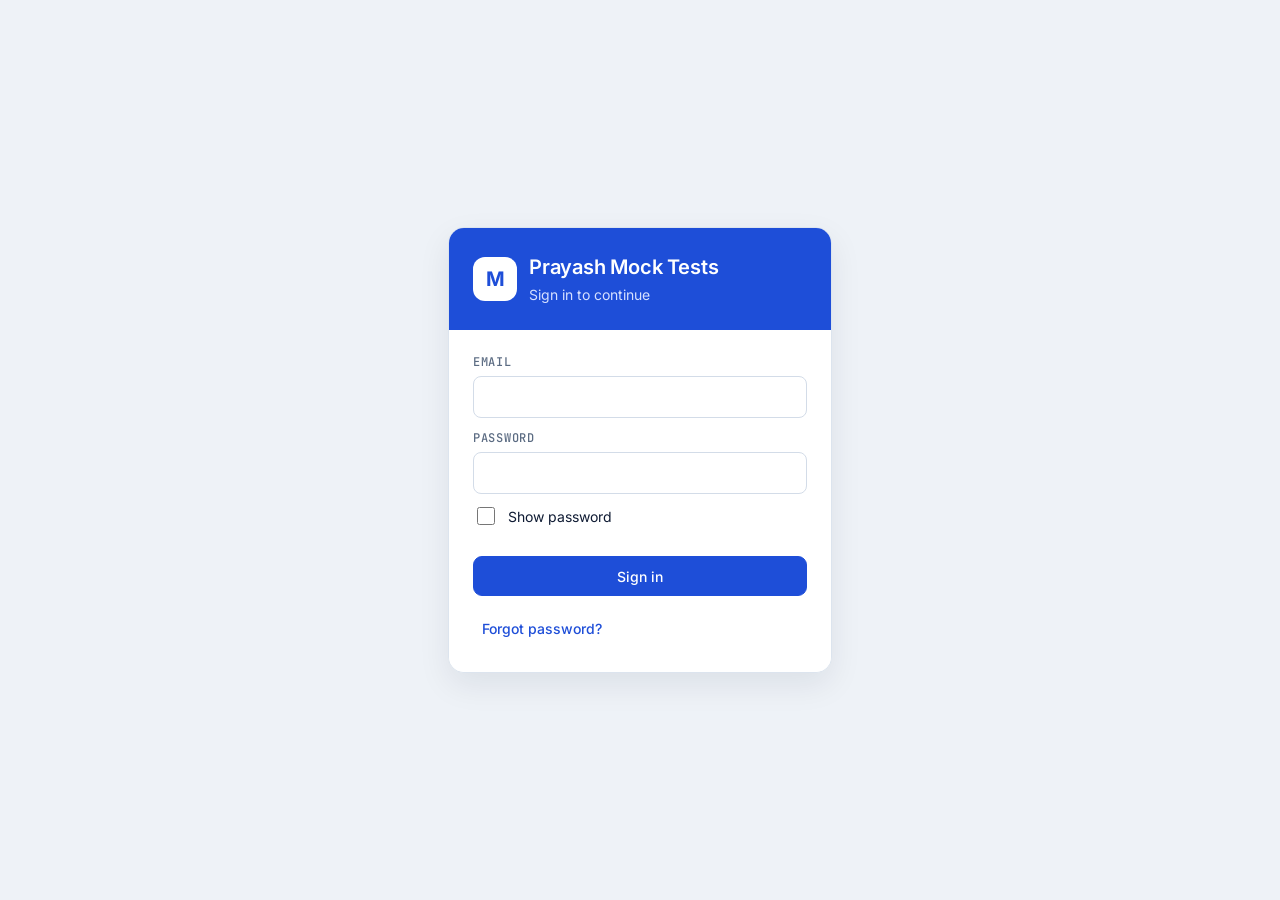
==== admin.html @ ed43df28 "Metrics UI review fixes: tap columns pick the right test, tooltip beside guide line, x-label collisi" ====
<!doctype html>
<html lang="en" class="admin">
<head>
<meta charset="utf-8">
<meta name="viewport" content="width=device-width,initial-scale=1,viewport-fit=cover">
<title>Admin · Mock Tests</title>
<link rel="preload" href="fonts/jakarta.woff2" as="font" type="font/woff2" crossorigin>
<link rel="manifest" href="admin.webmanifest">
<meta name="theme-color" content="#1E4ED8">
<meta name="mobile-web-app-capable" content="yes">
<link rel="stylesheet" href="style.css">
<style>@font-face{font-family:Inter;src:url(fonts/jakarta.woff2) format('woff2');font-weight:200 800;font-display:swap}</style>
</head>
<body>
<div id="toast" role="status" aria-live="polite"></div>
<div class="adm" id="adm">
  <aside class="side" id="side"><div class="brand"><span class="logo">M</span><span class="t">Mock Tests</span><span class="chip t">Admin</span></div>
    <nav id="nav" aria-label="Admin"></nav>
    <div class="side-foot"><button class="nav-i" id="col" type="button" aria-expanded="true" title="Collapse sidebar"><svg viewBox="0 0 16 16" aria-hidden="true"><rect x="2.5" y="3" width="11" height="10" rx="1.5"/><path d="M6 3v10"/></svg><span class="t">Collapse</span></button></div></aside>
  <div class="scrim" id="scrim"></div>
  <div class="shell-r">
    <header class="topbar">
      <button class="icon-btn menu" id="menu" type="button" aria-label="Open menu"><svg viewBox="0 0 16 16"><path d="M2.5 4h11M2.5 8h11M2.5 12h11"/></svg></button>
      <button class="btn sm back" id="goback" type="button" aria-label="Back">‹ Back</button>
      <nav class="crumb" id="crumb" aria-label="Breadcrumb"></nav><b class="ptitle" id="ptitle"></b><span class="grow"></span>
      <div class="acct"><button class="flagbtn" id="flagbtn" type="button" hidden aria-haspopup="true" aria-expanded="false" aria-label="Alerts" title="Alerts"><span class="bang" aria-hidden="true">!</span><span id="flagn"></span></button>
        <div class="alerts" id="alerts" hidden role="dialog" aria-label="Alerts"></div></div>
      <button class="icon-btn" id="refresh" type="button" aria-label="Refresh" title="Refresh"><svg viewBox="0 0 16 16"><path d="M13 8a5 5 0 1 1-1.5-3.5M13 2.5v3h-3"/></svg></button>
      <div class="acct"><button class="avatar" id="acct" type="button" aria-haspopup="true" aria-expanded="false" aria-label="Account"></button>
        <div class="pop" id="pop" hidden><span class="muted" id="who"></span><button class="btn sm" id="out" type="button">Sign out</button></div></div>
    </header>
    <main class="main"><div class="page" id="view"></div></main>
  </div>
  <nav class="bnav noprint" id="bnav" aria-label="Main"></nav>
</div>
<script type="module">
import { sb, rpc, currentUser, logout } from './shared.js';
import { SUBJECTS, CHAPTERS, bandCuts, bandOf, STRATEGIES, stratName, esc, fmt, cap, when, stat, readQuestions, CSV_HEADER, pct, verdictOf, subjectStats, periodReport, trendSvg, areaSvg, dualSvg, diffLabel, barsSvg, mmss, plural } from './util.js';

try { screen.orientation?.unlock?.(); } catch { /* not supported */ } // admin: any orientation; only her test pages lock to landscape
const $ = (s) => document.querySelector(s);
const view = $('#view');
const IMG = 'question-images';
const imgPath = (url) => url?.split(`/${IMG}/`)[1]; // storage path from its public URL
const toLocal = (iso) => { const d = new Date(iso); d.setMinutes(d.getMinutes() - d.getTimezoneOffset()); return d.toISOString().slice(0, 16); };
// Next 5-minute mark, for new tests
const soon = () => { const d = new Date(Math.ceil(Date.now() / 3e5) * 3e5); return toLocal(d.toISOString()); };
// Supabase returns at most 1000 rows a request, so page through. build() makes a fresh query each time.
async function fetchAll(build) {
  const out = [];
  for (let i = 0; ; i += 1000) {
    const { data, error } = await build().range(i, i + 999);
    if (error) return { data: null, error };
    out.push(...data);
    if (data.length < 1000) return { data: out, error: null };
  }
}
// Same question text in the same subject, ignoring case and spaces
const dupKey = (subject, body) => subject + '|' + body.toLowerCase().replace(/\s+/g, ' ').trim();
const toast = (msg) => { const t = $('#toast'); t.textContent = msg; t.classList.add('on'); clearTimeout(toast.t); toast.t = setTimeout(() => t.classList.remove('on'), 5000); };

const me = await currentUser();
if (!me) { location.href = 'index.html'; await new Promise(() => {}); }
if (me.role !== 'admin') { document.body.innerHTML = '<p class="center">Admins only.</p>'; await new Promise(() => {}); }

$('#out').onclick = logout;
$('#who').textContent = me.email ?? '';
$('#acct').textContent = (me.email ?? 'A')[0];
const adm = $('#adm'), store = (k, v) => { try { return v === undefined ? localStorage.getItem(k) : localStorage.setItem(k, v); } catch {} };
// Sidebar: collapses to icons on desktop, slides in as a drawer on small screens
const setMini = (m) => { adm.classList.toggle('mini', m); $('#col').setAttribute('aria-expanded', !m); $('#col').title = m ? 'Expand sidebar' : 'Collapse sidebar'; store('mini', m ? 1 : 0); };
setMini(store('mini') === '1');
$('#col').onclick = () => setMini(!adm.classList.contains('mini'));
const drawer = (o) => { adm.classList.toggle('open', o); };
$('#menu').onclick = () => drawer(true);
$('#scrim').onclick = () => drawer(false);
$('#refresh').onclick = () => render();
const pop = (o) => { $('#pop').hidden = !o; $('#acct').setAttribute('aria-expanded', o); };
$('#acct').onclick = (e) => { e.stopPropagation(); pop($('#pop').hidden); };
addEventListener('click', (e) => { if (!e.target.closest('.acct')) pop(false); });
addEventListener('keydown', (e) => { if (e.key === 'Escape') { pop(false); drawer(false); alertsOpen(false); } });

// Sidebar, grouped by what the admin is doing
const ICON = {
  home: '<path d="M3 8.5 8 3l5 5.5V13a1 1 0 0 1-1 1H4a1 1 0 0 1-1-1z"/>', doc: '<path d="M4 2h6l3 3v9H4z"/><path d="M6 8h5M6 11h5"/>',
  tests: '<rect x="3" y="3" width="10" height="11" rx="1.5"/><path d="M6 3V2h4v1M6 8h4M6 11h3"/>', check: '<path d="M3 8.5l3 3 7-7"/>',
  list: '<path d="M5 4h8M5 8h8M5 12h8M2.5 4h.01M2.5 8h.01M2.5 12h.01"/>', plus: '<path d="M8 3v10M3 8h10"/>', up: '<path d="M8 11V3M5 6l3-3 3 3M3 13h10"/>',
};
const NAV = [
  ['Monitor', [['dash', 'Dashboard', 'home'], ['report', 'Weekly report', 'doc']]],
  ['Tests', [['tests', 'All tests', 'tests'], ['results', 'Results', 'check']]],
  ['Content', [['questions', 'Question bank', 'list']]],
];
$('#nav').innerHTML = NAV.map(([g, items]) => `<div class="nav-g"><span class="lbl">${g}</span>${items.map(([v, n, i]) =>
  `<a class="nav-i" href="#${v}" data-v="${v}" title="${n}"><svg viewBox="0 0 16 16" aria-hidden="true">${ICON[i]}</svg><span class="t">${n}</span></a>`).join('')}</div>`).join('');

// Phone: bottom tab bar instead of the sidebar
const BNAV = [['dash', 'Home', 'home'], ['tests', 'Tests', 'tests'], ['questions', 'Questions', 'list'], ['results', 'Results', 'check'], ['report', 'Report', 'doc']];
$('#bnav').innerHTML = BNAV.map(([v, n, i]) => `<a href="#${v}" data-b="${v}"><svg viewBox="0 0 16 16" aria-hidden="true">${ICON[i]}</svg><span>${n}</span></a>`).join('');
// Phone: tables turn into two-line lists, so each cell carries its column name
new MutationObserver(() => { $('#ptitle').textContent = view.querySelector('.head h1')?.textContent || $('#crumb b')?.textContent || ''; }).observe(view, { childList: true, subtree: true });
new MutationObserver(() => view.querySelectorAll('table:not([data-l])').forEach((t) => {
  t.dataset.l = 1; const h = [...(t.rows[0]?.cells ?? [])].map((c) => (c.tagName === 'TH' ? c.textContent.trim() : ''));
  [...t.rows].forEach((r) => [...r.cells].forEach((c, i) => c.tagName === 'TD' && h[i] && (c.dataset.l = h[i])));
})).observe(view, { childList: true, subtree: true });

// Routing by URL hash, so reload and the back button stay on the same page
const views = { flags: vFlags, dash: vDash, questions: vQuestions, form: vForm, import: vImport, tests: vTests, testform: vTestForm, preview: vPreview, results: vResults, sheet: vSheet, report: vReport };
const SUB = { form: ['questions', 'Edit question'], import: ['questions', 'Add questions'], flags: ['results', 'Cheat flags'], testform: ['tests', 'Test'], preview: ['tests', 'Preview'], sheet: ['results', 'Answer sheet'] }; // pages not in the sidebar: [parent, name]
const UP = { flags: 'dash', testform: 'tests', preview: 'tests', sheet: 'results', form: 'questions', import: 'questions' }; // Back goes here; other pages go to the dashboard
let ARG;
function go(v, arg) { ARG = arg; if (location.hash.slice(1) === v) render(); else location.hash = v; }
let TICK;
function render() {
  clearInterval(TICK);
  const v = views[location.hash.slice(1)] ? location.hash.slice(1) : 'dash', arg = ARG; ARG = undefined;
  view.oninput = view.onchange = view.onclick = null;
  const nv = SUB[v]?.[0] ?? v;
  document.querySelectorAll('.nav-i').forEach((a) => { const on = a.dataset.v === nv; a.classList.toggle('on', on); on ? a.setAttribute('aria-current', 'page') : a.removeAttribute('aria-current'); });
  let [g, n] = (() => { for (const [g, items] of NAV) { const i = items.find((x) => x[0] === nv); if (i) return [g, i[1]]; } })();
  if (SUB[v]) n = `<a class="link" href="#${nv}">${n}</a><span>/</span><b>${SUB[v][1]}</b>`; else n = `<b>${n}</b>`;
  $('#crumb').innerHTML = `<span>${g}</span><span>/</span>${n}`;
  document.querySelectorAll('[data-b]').forEach((a) => { const on = a.dataset.b === (UP[v] ?? v); a.classList.toggle('on', on); on ? a.setAttribute('aria-current', 'page') : a.removeAttribute('aria-current'); });
  $('#goback').hidden = BNAV.some((b) => b[0] === v); // no back on the five main tabs
  $('#goback').onclick = () => go(UP[v] ?? 'dash'); // one level up, the same on every page
  drawer(false);
  scrollTo(0, 0);
  views[v](arg);
}
addEventListener('hashchange', render);

/* ---------- Dashboard ---------- */
const DAY = 864e5;
// Draft / Upcoming / Live (in its slot) / Open (slot over; she can still take it)
const statusOf = (t) => { const s = Date.parse(t.start_at), n = Date.now(); return !t.published ? 'Draft' : n < s ? 'Upcoming' : t.end_at && n > Date.parse(t.end_at) ? 'Closed' : n < s + t.duration_min * 60000 ? 'Live' : 'Open'; };
const statusChip = (t) => { const s = statusOf(t); return `<span class="chip ${s === 'Live' ? 'ok' : ''}">${s === 'Live' ? '● ' : ''}${s}</span>`; };

let DP = (() => { try { return localStorage.dashPeriod || '7'; } catch { return '7'; } })(); // dashboard period: 7 | 30 | all
const FLAG = { fullscreen_exit: 'Left fullscreen', tab_hidden: 'Switched away or screen off', abandoned: 'Started but never submitted' };
const flagLine = (a) => { const c = {}; (a.flags || []).forEach((f) => (c[f.type] = (c[f.type] || 0) + 1)); return Object.entries(c).map(([k, n]) => `${FLAG[k] ?? k} ×${n}`).join(' · ') || 'None'; };
const openFlags = (a) => (a.flags || []).length > 0 && !a.flags_ignored;
const day = (iso) => new Date(iso).toLocaleDateString([], { day: 'numeric', month: 'short' });

// Every submitted attempt of every student, oldest first
// attempt_metrics (difficulty, rating and the change since her previous attempt) is computed in the database; the page only shows it
const metricsOf = async (q) => new Map(((await q(sb.from('attempt_metrics').select('*'))).data ?? []).map((m) => [m.attempt_id, m]));
const r1 = (n) => +Number(n).toFixed(1);
const chg = (v, dp = 1) => { const n = v == null ? 0 : +Number(v).toFixed(dp); return n ? `<span class="dlt ${n > 0 ? 'up' : 'down'}">${n > 0 ? '▲' : '▼'} ${Math.abs(n)}</span>` : ''; }; // dp 0 for rating, so the change matches the rounded ratings shown

async function allAttempts() {
  const st = await sb.from('profiles').select('id,name').eq('role', 'student').eq('is_test', false); // test accounts stay out of every view
  if (st.error) return { error: st.error };
  const prog = await Promise.all(st.data.map((s) => sb.rpc('get_progress', { p_student: s.id }).then((r) => (r.data?.attempts ?? []).map((a) => ({ ...a, student: s.name, sid: s.id })))));
  return { students: st.data, all: prog.flat().sort((x, y) => (x.submitted_at < y.submitted_at ? -1 : 1)) };
}
// The "!" in the top bar: things to fix plus cheat flags not yet dismissed. Fix-items are dismissed on this device; flags in the database.
const DISMISSED = new Set((() => { try { return JSON.parse(localStorage.dismissed || '[]'); } catch { return []; } })());
let ALERTS = { todo: [], flags: [] };
async function loadAlerts() {
  const [qs, ts, r] = await Promise.all([
    fetchAll(() => sb.from('questions').select('id,question_keys(correct)')),
    sb.from('tests').select('id,title,published,test_questions(questions(subject))'),
    allAttempts(),
  ]);
  if (qs.error || ts.error || r.error) return;
  const counts = (t) => SUBJECTS.map((s) => t.test_questions.filter((x) => x.questions.subject === s).length);
  const todo = []; // [key, text, page]
  ts.data.filter((t) => !r.all.some((a) => a.test_id === t.id) && counts(t).some((c) => c !== 15)).forEach((t) => todo.push([`n:${t.id}:${counts(t)}`, `<b>${esc(t.title)}</b> has ${counts(t).join(' / ')} questions (P / C / M / B), not 15 each`, 'tests']));
  ts.data.filter((t) => !t.published).forEach((t) => todo.push([`d:${t.id}`, `<b>${esc(t.title)}</b> is still a draft`, 'tests']));
  const keyless = qs.data.filter((q) => !q.question_keys).length;
  if (keyless) todo.push([`k:${keyless}`, `${plural(keyless, 'question')} without an answer key`, 'questions']);
  if (!r.students.length) todo.push(['s', 'No student account yet. Ask Claude to create one.', 'dash']);
  ALERTS = { todo: todo.filter(([k]) => !DISMISSED.has(k)), flags: r.all.filter(openFlags).reverse() };
  const n = ALERTS.todo.length + ALERTS.flags.length;
  $('#flagbtn').hidden = !n; $('#flagn').textContent = n;
  if (!$('#alerts').hidden) drawAlerts();
}
function drawAlerts() {
  const { todo, flags } = ALERTS;
  $('#alerts').innerHTML = `<div class="al-h"><b>Alerts</b><span class="grow"></span>${todo.length + flags.length > 1 ? '<button class="btn sm ghost" data-al="all">Dismiss all</button>' : ''}</div>
    ${todo.length ? `<div class="al-g"><span class="lbl">To fix</span>${todo.map(([k, t, p]) => `<div class="al-i"><a href="#${p}" class="grow">${t}</a><button class="x" data-al="t" data-k="${esc(k)}" aria-label="Dismiss">×</button></div>`).join('')}</div>` : ''}
    ${flags.length ? `<div class="al-g"><span class="lbl">Cheat flags</span>${flags.map((a) => `<div class="al-i"><a href="#sheet" class="grow" data-sheet="${a.test_id}" data-sid="${a.sid}" data-att="${a.id}"><b>${esc(a.title)}${a.attempt_no ? ` · attempt ${a.attempt_no}` : ''}</b><br><span class="flagtxt">${esc(flagLine(a))}</span> <span class="muted">· ${when(a.submitted_at)}</span></a><button class="x" data-al="f" data-k="${a.id}" aria-label="Dismiss">×</button></div>`).join('')}</div>` : ''}
    ${todo.length + flags.length ? '' : '<p class="muted al-empty">All clear.</p>'}
    <a class="link al-f" href="#flags">Dismissed cheat flags</a>`;
}
const alertsOpen = (o) => { $('#alerts').hidden = !o; $('#flagbtn').setAttribute('aria-expanded', o); if (o) drawAlerts(); };
$('#flagbtn').onclick = (e) => { e.stopPropagation(); alertsOpen($('#alerts').hidden); };
$('#alerts').onclick = async (e) => {
  e.stopPropagation();
  const s = e.target.closest('[data-sheet]'); if (s) { e.preventDefault(); alertsOpen(false); return go('sheet', { test: s.dataset.sheet, sid: s.dataset.sid, attempt: s.dataset.att }); }
  if (e.target.closest('a')) return alertsOpen(false);
  const b = e.target.closest('[data-al]'); if (!b) return;
  const al = b.dataset.al, keys = al === 'all' ? ALERTS.todo.map(([k]) => k) : al === 't' ? [b.dataset.k] : [];
  const ids = al === 'all' ? ALERTS.flags.map((a) => a.id) : al === 'f' ? [b.dataset.k] : [];
  keys.forEach((k) => DISMISSED.add(k)); try { localStorage.dismissed = JSON.stringify([...DISMISSED]); } catch {}
  if (ids.length) { const { error } = await rpc('ignore_flags', { p_ids: ids, p_ignore: true }); if (error) return toast(error.message); }
  ALERTS = { todo: ALERTS.todo.filter(([k]) => !keys.includes(k)), flags: ALERTS.flags.filter((a) => !ids.includes(a.id)) };
  const n = ALERTS.todo.length + ALERTS.flags.length; $('#flagbtn').hidden = !n; $('#flagn').textContent = n;
  n ? drawAlerts() : alertsOpen(false);
};
addEventListener('click', (e) => { if (!e.target.closest('#alerts,#flagbtn')) alertsOpen(false); });
loadAlerts();

async function vFlags() {
  view.innerHTML = '<p class="muted">Loading…</p>';
  const r = await allAttempts();
  if (r.error) return (view.innerHTML = `<p class="err">${esc(r.error.message)}</p>`);
  const open = r.all.filter(openFlags).reverse(), done = r.all.filter((a) => (a.flags || []).length && a.flags_ignored).reverse();
  const row = (a, ignored) => `<div class="li frow"><div class="col grow-1"><b>${esc(a.title)}${a.attempt_no ? ` · attempt ${a.attempt_no}` : ''}</b>
      <span class="muted">${when(a.submitted_at)}${r.students.length > 1 ? ` · ${esc(a.student)}` : ''}</span><span class="flagtxt">${esc(flagLine(a))}</span></div>
      <div class="row tight acts"><button class="btn sm" data-sheet="${a.test_id}" data-sid="${a.sid}" data-att="${a.id}">Answers</button>
      <button class="btn sm ${ignored ? '' : 'dark'}" data-ig="${a.id}" data-v="${ignored ? 0 : 1}">${ignored ? 'Undo' : 'Dismiss'}</button></div></div>`;
  view.innerHTML = `<div class="head"><div class="title"><h1>Cheat flags</h1><span class="muted">Leaving fullscreen or switching apps during a test. Dismissed ones stay listed here and can be undone.</span></div><span class="grow"></span>
      ${open.length > 1 ? '<button class="btn" id="igall">Dismiss all</button>' : ''}</div>
    <section class="sec"><div class="sec-h"><h2>To review</h2><span class="count">${open.length}</span></div>
      <div class="card list">${open.map((a) => row(a, false)).join('') || '<p class="muted li">Nothing to review.</p>'}</div></section>
    ${done.length ? `<section class="sec"><div class="sec-h"><h2>Dismissed</h2><span class="count">${done.length}</span></div><div class="card list">${done.map((a) => row(a, true)).join('')}</div></section>` : ''}`;
  const ignore = async (ids, v) => { const { error } = await rpc('ignore_flags', { p_ids: ids, p_ignore: v }); if (error) return toast(error.message); vFlags(); loadAlerts(); };
  view.onclick = (e) => {
    const b = e.target.closest('button'); if (!b) return;
    if (b.id === 'igall') ignore(open.map((a) => a.id), true);
    else if (b.dataset.ig) ignore([b.dataset.ig], b.dataset.v === '1');
    else if (b.dataset.sheet) go('sheet', { test: b.dataset.sheet, sid: b.dataset.sid, attempt: b.dataset.att });
  };
}

async function vDash() {
  view.innerHTML = '<p class="muted">Loading…</p>';
  const [ts, r, run] = await Promise.all([
    sb.from('tests').select('id,title,start_at,end_at,duration_min,published').order('start_at', { ascending: false }),
    allAttempts(),
    sb.from('attempts').select('test_id,student_id,started_at,submitted_at').order('started_at', { ascending: false }),
  ]);
  const err = ts.error || r.error;
  if (err) return (view.innerHTML = `<p class="err">${esc(err.message)}</p>`);
  const { all } = r, met = await metricsOf((q) => q.in('student_id', r.students.map((s) => s.id)));
  const now = Date.now(), inP = DP === 'all' ? all : all.filter((a) => Date.parse(a.submitted_at) >= now - (DP === '30' ? 30 : 7) * DAY);
  const attemptsOf = (t) => all.filter((a) => a.test_id === t.id).length;

  // hero: latest score, change since the one before, average for the period, then the trend
  const last = inP.at(-1), prev = inP.at(-2), avg = inP.length ? Math.round(inP.reduce((n, a) => n + pct(a), 0) / inP.length) : null;
  const d = last && prev ? pct(last) - pct(prev) : null;
  const mp = inP.filter((a) => met.has(a.id)).map((a) => { const m = met.get(a.id); return { label: day(a.submitted_at), title: a.title, marks: +m.score, rating: +m.rating, diff: +m.paper_difficulty }; });
  const w = Math.max(300, Math.min(900, view.clientWidth - 40));
  const per = `<div class="pseg" id="per" role="group" aria-label="Time period">${[['7', '7 days'], ['30', '30 days'], ['all', 'All']].map(([v, l]) => `<button class="${v === DP ? 'on' : ''}" data-p="${v}" aria-pressed="${v === DP}">${l}</button>`).join('')}</div>`;
  const hero = `<section class="sec"><div class="sec-h"><h2>Score trend</h2><span class="grow"></span>${per}</div><div class="card hero2">
    ${last ? `<div class="kpis"><div class="kpi"><span class="k">Latest</span><span class="v">${pct(last)}%${d ? `<span class="dlt ${d > 0 ? 'up' : 'down'}">${d > 0 ? '▲' : '▼'} ${Math.abs(d)}</span>` : ''}</span></div>
      <div class="kpi"><span class="k">Average</span><span class="v">${avg}%</span></div><div class="kpi"><span class="k">Tests</span><span class="v">${inP.length}</span></div></div>
      <div class="lg"><span><i></i>Marks</span><span><i class="r"></i>Rating</span></div>
      <div class="trendw">${mp.length ? dualSvg(mp, w) : '<p class="muted">No rating yet.</p>'}<div class="tip" hidden></div></div>` : `<p class="muted">No tests submitted in this period.</p>`}</div></section>`;

  // live strip: a published test she can take right now, and where she is with it
  const left = (m) => (m >= 60 ? `${Math.floor(m / 60)}h ${m % 60}m left` : `${m} min left`);
  const liveHtml = ts.data.filter((t) => ['Live', 'Open'].includes(statusOf(t))).map((t) => {
    const a = (run.data ?? []).find((x) => x.test_id === t.id && r.students.some((s) => s.id === x.student_id)), end = a && Date.parse(a.started_at) + t.duration_min * 60000;
    const st = !a ? 'Not started' : !a.submitted_at && end > now ? left(Math.max(1, Math.ceil((end - now) / 60000))) : 'Finished';
    return `<div class="live"><span class="ld" aria-hidden="true"></span><span class="lt"><b>Live</b> · ${esc(t.title)}</span><span class="grow"></span><span class="ls">${st}</span></div>`;
  }).join('');

  const recent = [...all].reverse().slice(0, 5);
  const prevOf = (a) => all.find((x) => x.test_id === a.test_id && x.attempt_no === a.attempt_no - 1);
  const recentHtml = `<section class="sec"><div class="sec-h"><h2>Recent attempts</h2><span class="grow"></span><a class="link" href="#results">All results</a></div>
    <div class="card list">${recent.map((a) => { const p = prevOf(a), dd = p ? pct(a) - pct(p) : null;
      return `<a class="li rrow" href="#results" data-sheet="${a.test_id}" data-sid="${a.sid}" data-att="${a.id}"><div class="col"><span class="t1">${esc(a.title)}</span>
        <span class="muted">${day(a.submitted_at)}${a.attempt_no ? ` · attempt ${a.attempt_no}` : ''}${openFlags(a) ? ' · <span class="flagtxt">flagged</span>' : ''}</span></div>
        <div class="col r"><span class="pc">${pct(a)}%</span><span class="muted mono">${a.score}/${a.max}${dd ? ` · <span class="${dd > 0 ? 'up' : 'down'}">${dd > 0 ? '+' : '−'}${Math.abs(dd)}</span>` : ''}</span></div></a>`; }).join('') || '<p class="muted li">No attempts yet.</p>'}</div></section>`;

  const soon = ts.data.filter((t) => statusOf(t) !== 'Closed').sort((x, y) => (x.start_at < y.start_at ? -1 : 1)).slice(0, 4);
  const testsHtml = `<section class="sec"><div class="sec-h"><h2>Tests</h2><span class="grow"></span><a class="link" href="#tests">All tests</a></div>
    <div class="card list">${soon.map((t) => `<a class="li rrow" href="#tests"><div class="col"><span class="t1">${esc(t.title)}</span><span class="muted">Opens ${when(t.start_at)}${attemptsOf(t) ? ` · ${plural(attemptsOf(t), 'attempt')}` : ''}</span></div>${statusChip(t)}</a>`).join('') || '<p class="muted li">No open or upcoming tests.</p>'}
    </div></section>`;

  view.innerHTML = `<div class="head dhead"><div class="title"><h1>Dashboard</h1></div><span class="grow"></span><a class="btn dark" href="#testform">New test</a></div>
    ${liveHtml}${hero}<div class="g2d">${recentHtml}${testsHtml}</div>`;
  TICK = setInterval(() => { if (location.hash.slice(1) === 'dash' && liveHtml.includes('left')) vDash(); }, 60000);
  // tooltip: above the higher of the two dots (below if no room), with a guide line through the test
  const tip = $('.tip'), hide = () => { if (tip) { tip.hidden = true; $('.dual .guide')?.setAttribute('visibility', 'hidden'); } };
  const show = (c) => { const i = +c.dataset.i, m = mp[i], tw = $('.trendw'), box = tw.getBoundingClientRect(), dots = tw.querySelectorAll('.dot');
    const g = tw.querySelector('.guide'); g.setAttribute('x1', c.dataset.x); g.setAttribute('x2', c.dataset.x); g.setAttribute('visibility', 'visible');
    tip.innerHTML = `<b>${esc(m.title)}</b><span>Marks ${r1(m.marks)} / 240</span><span>Rating ${Math.round(m.rating)}</span><span>Difficulty ${Math.round(m.diff)}</span>`; tip.hidden = false;
    const d = [dots[2 * i], dots[2 * i + 1]].map((e) => e.getBoundingClientRect()), top = Math.min(...d.map((r) => r.top)) - box.top, bot = Math.max(...d.map((r) => r.bottom)) - box.top, cx = d[0].left + d[0].width / 2 - box.left;
    const tw2 = tip.offsetWidth, th = tip.offsetHeight, side = cx + 14 + tw2 <= box.width ? cx + 14 : cx - 14 - tw2 >= 0 ? cx - 14 - tw2 : null;
    if (side != null) { tip.style.left = side + 'px'; tip.style.top = Math.min(Math.max(top - 4, 0), box.height - th) + 'px'; return; } // beside the guide line: never covers her dots
    tip.style.left = Math.min(Math.max(cx - tw2 / 2, 0), box.width - tw2) + 'px';
    tip.style.top = (top - th - 8 >= 0 ? top - th - 8 : bot + 8) + 'px'; };
  if (tip) { const tw = $('.trendw'); tw.onpointerover = (e) => { const c = e.target.closest('.hit'); if (c && e.pointerType === 'mouse') show(c); }; tw.onpointerleave = (e) => { if (e.pointerType === 'mouse') hide(); }; }
  view.onclick = (e) => {
    const h = e.target.closest('.hit'); if (h) return show(h); hide();
    const b = e.target.closest('[data-p]'); if (b) { DP = b.dataset.p; try { localStorage.dashPeriod = DP; } catch {} return vDash(); }
    const s = e.target.closest('[data-sheet]'); if (s) { e.preventDefault(); go('sheet', { test: s.dataset.sheet, sid: s.dataset.sid, attempt: s.dataset.att }); }
  };
}

/* ---------- Question bank ---------- */
const F = { subject: '', chapter: '', text: '', use: '', band: '', flag: '', limit: 200 }; // bank filters, kept while moving between pages
async function vQuestions() {
  view.innerHTML = '<p class="muted">Loading…</p>';
  const { data, error } = await fetchAll(() => sb.from('questions').select('*, question_keys(correct, solution, concept, formula), test_questions(test_id)').order('created_at', { ascending: false }));
  if (error) return (view.innerHTML = `<p class="err">${esc(error.message)}</p>`);
  const sel = new Set(), cuts = bandCuts(data.filter((r) => r.in_syllabus && !r.hold).map((r) => r.difficulty));
  view.innerHTML = `
    <div class="tray"><div class="row tray-head"><span class="ttl" id="cnt"></span><span class="grow"></span><a class="btn dark sm" id="addq" href="#import">Add questions</a><span class="brk"></span><button class="btn sm" id="selall">Select all shown</button><button class="btn sm phone" id="ftog" aria-expanded="false">Filters</button>
      <select id="bact" class="field auto" aria-label="Actions for selected" disabled><option value="">Actions…</option><option value="bout">Out of syllabus</option><option value="bin">Back in syllabus</option><option value="bhold">Release hold</option><option value="bulk">Delete selected</option></select>
      <select id="bch" class="field auto" aria-label="Move selected to chapter" disabled><option value="">Move to…</option>${SUBJECTS.map((s) => `<optgroup label="${cap(s)}">${CHAPTERS[s].map((c) => `<option value="${s}|${esc(c)}">${esc(c)}</option>`).join('')}</optgroup>`).join('')}</select>
      <button class="btn sm" id="bout" disabled>Out of syllabus</button><button class="btn sm" id="bin" disabled>Back in syllabus</button><button class="btn sm" id="bhold" disabled>Release hold</button>
      <button class="btn sm danger" id="bulk" disabled>Delete selected</button></div>
    <div class="row filters" id="filters">
      <select id="fs" class="field auto" aria-label="Subject"><option value="">All subjects</option>${SUBJECTS.map((s) => `<option value="${s}" ${s === F.subject ? 'selected' : ''}>${cap(s)}</option>`).join('')}</select>
      <select id="fc" class="field auto" aria-label="Chapter"></select>
      <select id="fu" class="field auto" aria-label="Use"><option value="">Used or not</option><option value="unused" ${F.use === 'unused' ? 'selected' : ''}>Not in any test</option><option value="used" ${F.use === 'used' ? 'selected' : ''}>In a test</option></select>
      <select id="fb" class="field auto" aria-label="Difficulty"><option value="">Any difficulty</option>${['easy', 'medium', 'hard'].map((b) => `<option value="${b}" ${b === F.band ? 'selected' : ''}>${cap(b)}</option>`).join('')}</select>
      <select id="fg" class="field auto" aria-label="Status"><option value="">Any status</option>${[['in', 'In syllabus, usable'], ['out', 'Out of syllabus'], ['review', 'Chapter needs review'], ['hold', 'On hold']].map(([v, l]) => `<option value="${v}" ${v === F.flag ? 'selected' : ''}>${l}</option>`).join('')}</select>
    </div>
      <div class="card tbl" id="qt"></div></div>`;
  const shown = () => data.filter((r) => (!F.subject || r.subject === F.subject) && (!F.chapter || r.chapter === F.chapter)
    && (!F.use || (F.use === 'used') === r.test_questions.length > 0)
    && (!F.band || bandOf(r.difficulty, cuts) === F.band)
    && (!F.flag || (F.flag === 'in' ? r.in_syllabus && !r.hold : F.flag === 'out' ? !r.in_syllabus : F.flag === 'review' ? r.chapter_review : r.hold)));
  const chapters = () => { const l = [...new Set(data.filter((r) => !F.subject || r.subject === F.subject).map((r) => r.chapter).filter(Boolean))].sort();
    if (!l.includes(F.chapter)) F.chapter = '';
    $('#fc').innerHTML = `<option value="">All chapters</option>${l.map((c) => `<option ${c === F.chapter ? 'selected' : ''}>${esc(c)}</option>`).join('')}`; };
  const table = () => {
    const l = shown();
    $('#cnt').textContent = `${plural(l.length, 'question')} shown${sel.size ? ` · ${sel.size} selected` : ''}`;
    $('#cnt').parentNode.classList.toggle('has-sel', sel.size > 0);
    $('#selall').textContent = sel.size ? 'Clear' : 'Select all shown';
    const nf = ['subject', 'chapter', 'use', 'band', 'flag'].filter((k) => F[k]).length;
    $('#ftog').textContent = nf ? `Filters · ${nf}` : 'Filters';
    ['#bulk', '#bch', '#bout', '#bin', '#bhold', '#bact'].forEach((i) => ($(i).disabled = !sel.size));
    $('#qt').innerHTML = `<table><tr><th class="ck"></th><th>Question</th><th>Ans</th><th title="1-100, higher is harder">Diff</th><th>Tests</th><th></th></tr>
      ${l.slice(0, F.limit).map((r) => `<tr><td class="ck"><input type="checkbox" data-s="${r.id}" ${sel.has(r.id) ? 'checked' : ''} aria-label="Select"></td>
        <td class="qcell"><span class="qline">${fmt(r.body.slice(0, 160))}${r.body.length > 160 ? '…' : ''}</span><span class="qmeta">${cap(r.subject)} · ${esc(r.chapter) || 'No chapter'}${r.image_url ? ' <span class="chip">Figure</span>' : ''}${r.hold ? ' <span class="chip warn">On hold</span>' : ''}${r.in_syllabus ? '' : ' <span class="chip warn">Out of syllabus</span>'}${r.chapter_review ? ' <span class="chip">Check chapter</span>' : ''}</span></td>
        <td class="mono">${r.question_keys ? 'ABCD'[r.question_keys.correct] : '<span class="err">none</span>'}</td><td class="mono" title="${esc(bandOf(r.difficulty, cuts))}">${r.difficulty ?? '–'}</td><td class="mono">${r.test_questions.length || '–'}</td>
        <td class="actions"><button class="btn sm" data-e="${r.id}">Edit</button>${r.test_questions.length ? '' : `<button class="btn sm danger" data-d="${r.id}">Delete</button>`}</td></tr>`).join('')
        || '<tr><td colspan="6" class="muted">No questions match. Import a CSV or change the filters.</td></tr>'}</table>
      ${l.length > F.limit ? `<div class="row li"><span class="muted">Showing ${F.limit} of ${l.length}.</span><button class="btn sm" id="more">Show all</button></div>` : ''}`;
    $('#more')?.addEventListener('click', () => { F.limit = Infinity; table(); });
  };
  const del = async (ids) => {
    const used = ids.filter((id) => data.find((r) => r.id === id).test_questions.length), free = ids.filter((id) => !used.includes(id));
    if (!free.length) return toast('These questions are used in tests. Remove them from the tests first.');
    if (!confirm(`Delete ${plural(free.length, 'question')}?${used.length ? ` ${used.length} used in tests will be kept.` : ''} This cannot be undone.`)) return;
    for (let i = 0; i < free.length; i += 100) { // short URLs
      const { error } = await sb.from('questions').delete().in('id', free.slice(i, i + 100));
      if (error) return toast(error.message);
    }
    const paths = free.map((id) => imgPath(data.find((r) => r.id === id).image_url)).filter(Boolean);
    if (paths.length) await sb.storage.from(IMG).remove(paths);
    toast(`Deleted ${plural(free.length, 'question')}`);
    vQuestions();
  };
  // bulk edits: only touches the selected rows, in chunks of 100 so the URL stays short
  const bulk = async (patch, ids, msg) => {
    for (let i = 0; i < ids.length; i += 100) { const { error } = await sb.from('questions').update(patch).in('id', ids.slice(i, i + 100)); if (error) return toast(error.message); }
    toast(msg); vQuestions();
  };
  const bulkChapter = (v) => {
    const [subj, ch] = v.split('|'), ids = [...sel].filter((id) => data.find((r) => r.id === id).subject === subj), skip = sel.size - ids.length;
    if (!ids.length) { $('#bch').value = ''; return toast(`None of the selected questions are ${cap(subj)}.`); }
    if (!confirm(`Move ${plural(ids.length, 'question')} to "${ch}"?${skip ? ` ${skip} of another subject will be left as they are.` : ''}`)) { $('#bch').value = ''; return; }
    bulk({ chapter: ch, source_chapter: ch, chapter_review: false }, ids, `Moved ${plural(ids.length, 'question')}`);
  };
  view.onchange = (e) => {
    const t = e.target;
    if (t.id === 'fs') { F.subject = t.value; chapters(); }
    else if (t.id === 'fc') F.chapter = t.value;
    else if (t.id === 'fu') F.use = t.value;
    else if (t.id === 'fb') F.band = t.value;
    else if (t.id === 'fg') F.flag = t.value;
    else if (t.id === 'bch') return t.value && bulkChapter(t.value);
    else if (t.id === 'bact') { const v = t.value; t.value = ''; return v && $('#' + v).click(); }
    else if (t.dataset.s) t.checked ? sel.add(t.dataset.s) : sel.delete(t.dataset.s);
    table();
  };
  view.onclick = (e) => {
    const b = e.target.closest('button'); if (!b) return;
    if (b.dataset.e) go('form', data.find((r) => r.id === b.dataset.e));
    else if (b.dataset.d) del([b.dataset.d]);
    else if (b.id === 'bulk') del([...sel]);
    else if (b.id === 'bout') bulk({ in_syllabus: false }, [...sel], 'Marked out of syllabus');
    else if (b.id === 'bin') {
      const ok = [...sel].filter((id) => { const r = data.find((x) => x.id === id); return CHAPTERS[r.subject].includes(r.chapter); });
      if (!ok.length) return toast('Give these questions a current chapter first (Move to chapter), then bring them back.');
      bulk({ in_syllabus: true, chapter_review: false }, ok, `${plural(ok.length, 'question')} back in the syllabus${ok.length < sel.size ? ` · ${sel.size - ok.length} skipped, no current chapter` : ''}`);
    } else if (b.id === 'bhold' && confirm('Held questions have an unconfirmed key or figure. Release only after you have checked the answer. Release now?')) bulk({ hold: false }, [...sel], 'Hold released');
    else if (b.id === 'ftog') { const o = $('#filters').classList.toggle('open'); b.setAttribute('aria-expanded', o); }
    else if (b.id === 'selall') { if (sel.size) sel.clear(); else shown().slice(0, F.limit).forEach((r) => sel.add(r.id)); table(); }
  };
  chapters(); table();
}

/* ---------- Add / edit question ---------- */
function vForm(q, keep = {}) {
  if (!q) return go('questions'); // questions are added by import only // keep: subject and chapter carried over by "Save & add another"
  const k = q?.question_keys ?? {};
  const opts = q?.options ?? ['', '', '', ''];
  view.innerHTML = `
    <div class="head"><h1>${q ? 'Edit' : 'Add'} question</h1></div>
    ${q?.test_questions?.length ? `<p class="note">Used in ${plural(q.test_questions.length, 'test')}. Edits show in those tests. A changed answer or marks re-grades tests already taken.</p>` : ''}
    <div class="split"><div class="tray"><span class="lbl">Question</span><div class="card stack">
      <div class="row">
        <div class="col"><label class="lbl" for="subj">Subject</label><select id="subj" class="field">${SUBJECTS.map((s) => `<option value="${s}" ${(q?.subject ?? keep.subject) === s ? 'selected' : ''}>${cap(s)}</option>`).join('')}</select></div>
        <div class="col x2"><label class="lbl" for="chap">Chapter</label><select id="chap" class="field"></select></div>
        <div class="col s"><label class="lbl" for="marks">Marks</label><input id="marks" class="field mono" type="number" min="1" value="${q?.marks ?? 4}"></div>
        <div class="col s"><label class="lbl" for="diff" title="1 easiest, 100 hardest">Difficulty</label><input id="diff" class="field mono" type="number" min="1" max="100" placeholder="1-100" value="${q?.difficulty ?? ''}"></div>
      </div>
      <div class="col"><label class="lbl" for="body">Question text</label><textarea id="body" class="field" rows="4">${esc(q?.body ?? '')}</textarea>
        <span class="muted">x^2 power · x^{-3} · H_2O subscript · sqrt(10) root</span></div>
      <div class="col"><label class="lbl" for="img">Image (optional)</label><input id="img" type="file" accept="image/*">
        ${q?.image_url ? `<span class="row"><img class="thumb" src="${esc(q.image_url)}" alt="Current figure"><label class="opt sm-text"><input type="checkbox" id="noimg"> Remove the current image</label></span><span class="muted">Picking a new file replaces it.</span>` : ''}</div>
      <div class="stack tight"><span class="lbl">Options · mark the correct one</span>
        ${[0, 1, 2, 3].map((i) => `<div class="opt"><input type="radio" name="ans" value="${i}" aria-label="${'ABCD'[i]} is correct" ${k.correct === i ? 'checked' : ''}>
          <span class="key">${'ABCD'[i]}</span><input class="field o" aria-label="Option ${'ABCD'[i]}" value="${esc(opts[i])}"></div>`).join('')}</div>
      <div class="row"><div class="col"><label class="lbl" for="concept">Concept used</label><input id="concept" class="field" value="${esc(k.concept ?? '')}"></div>
        <div class="col"><label class="lbl" for="formula">Formula used</label><input id="formula" class="field mono" value="${esc(k.formula ?? '')}"></div></div>
      <div class="col"><label class="lbl" for="sol">Solution</label><textarea id="sol" class="field" rows="3">${esc(k.solution ?? '')}</textarea></div>
      <div class="err" id="msg" role="alert"></div>
      <div class="row"><button class="btn dark" id="save">Save question</button></div>
    </div></div>
    <div class="tray"><span class="lbl">Student preview</span><div class="card" id="pv"></div></div></div>`;

  const preview = () => {
    const o = [...view.querySelectorAll('.o')].map((x) => x.value);
    const c = Number(view.querySelector('input[name=ans]:checked')?.value ?? -1);
    $('#pv').innerHTML = `<div class="qblock"><div class="qbody">${fmt($('#body').value) || '<span class="muted">Question appears here</span>'}</div>
      ${q?.image_url && !$('#noimg')?.checked ? `<img class="qimg" src="${esc(q.image_url)}" alt="Figure for this question">` : ''}
      ${o.map((t, i) => `<div class="optline ${i === c ? 'right' : ''}"><span class="key">${'ABCD'[i]}</span><span class="grow">${fmt(t)}</span>${i === c ? '<span>✓ correct</span>' : ''}</div>`).join('')}</div>`;
  };
  // chapters come from the fixed current list; an old name outside it stays selectable until she picks a current one
  const fillChap = (want) => {
    const sub = $('#subj').value, cur = want ?? $('#chap').value, l = CHAPTERS[sub];
    $('#chap').innerHTML = `<option value="">Choose a chapter</option>${l.map((c) => `<option ${c === cur ? 'selected' : ''}>${esc(c)}</option>`).join('')}${cur && !l.includes(cur) ? `<option selected value="${esc(cur)}">${esc(cur)} (not a current chapter)</option>` : ''}`;
  };
  fillChap(q?.chapter ?? keep.chapter ?? '');
  view.oninput = view.onchange = (e) => { if (e?.target?.id === 'subj') fillChap(''); preview(); };
  preview();

  async function save(again) {
    const msg = $('#msg'); msg.textContent = '';
    const options = [...view.querySelectorAll('.o')].map((x) => x.value.trim());
    const correct = view.querySelector('input[name=ans]:checked')?.value;
    if (!$('#body').value.trim()) return (msg.textContent = 'Write the question.');
    if (options.some((x) => !x)) return (msg.textContent = 'Fill all four options.');
    if (correct === undefined) return (msg.textContent = 'Mark the correct option.');
    if (!CHAPTERS[$('#subj').value].includes($('#chap').value)) return (msg.textContent = 'Choose a current chapter.');
    const dv = $('#diff').value.trim(); if (dv && !(dv >= 1 && dv <= 100)) return (msg.textContent = 'Difficulty is 1 to 100, or leave it empty.');
    $('#save').disabled = true;
    let image_url = $('#noimg')?.checked ? null : q?.image_url ?? null;
    const file = $('#img').files[0];
    if (file) {
      const path = `${crypto.randomUUID()}.${file.name.split('.').pop().toLowerCase()}`;
      const up = await sb.storage.from(IMG).upload(path, file);
      if (up.error) { $('#save').disabled = false; return (msg.textContent = up.error.message); }
      image_url = sb.storage.from(IMG).getPublicUrl(path).data.publicUrl;
    }
    const row = { subject: $('#subj').value, chapter: $('#chap').value, source_chapter: $('#chap').value, chapter_review: false, in_syllabus: true, difficulty: dv ? Math.round(dv) : null, body: $('#body').value.trim(), options, image_url, marks: Number($('#marks').value) || 4 };
    const r = q ? await sb.from('questions').update(row).eq('id', q.id).select('id').single() : await sb.from('questions').insert(row).select('id').single();
    if (r.error) { $('#save').disabled = false; return (msg.textContent = r.error.message); }
    const key = await sb.from('question_keys').upsert({ question_id: r.data.id, correct: Number(correct), solution: $('#sol').value.trim(), concept: $('#concept').value.trim() || null, formula: $('#formula').value.trim() || null });
    if (key.error) {
      if (!q) await sb.from('questions').delete().eq('id', r.data.id); // never keep a new question without its answer key
      $('#save').disabled = false; return (msg.textContent = key.error.message);
    }
    if ((file || !image_url) && imgPath(q?.image_url)) await sb.storage.from(IMG).remove([imgPath(q.image_url)]); // replaced or removed image
    toast(q ? 'Question saved' : 'Question added');
    again ? vForm(null, { subject: row.subject, chapter: row.chapter }) : go('questions');
  }
  $('#save').onclick = () => save(false);
}

/* ---------- CSV import ---------- */
// One paper = one CSV + its pictures. Check runs on every change; nothing is saved until Import.
function vImport() {
  view.innerHTML = `
    <div class="head"><div class="title"><h1>Add questions</h1><span class="muted desc">Choose the CSV and its pictures. Nothing is saved until you press Import.</span></div><span class="grow"></span><button class="btn" id="tpl">Download template</button></div>
    <div class="tray"><span class="lbl">1 · Files</span><div class="card stack">
      <div class="row top-align">
        <div class="col"><label class="lbl" for="file">CSV file</label><input id="file" type="file" accept=".csv,text/csv"></div>
        <div class="col"><label class="lbl" for="imgs">Pictures · select all at once</label><input id="imgs" type="file" accept="image/*" multiple></div></div>
      <details><summary class="muted">Or paste CSV text</summary><textarea id="txt" class="field mono" rows="6" aria-label="CSV text"></textarea></details>
      <p class="muted">Columns: <span class="mono">${CSV_HEADER}</span>. Correct is A, B, C or D. Write x^2, 10^{-3}, H_2O, sqrt(10), A -> B. In Excel use Save As → "CSV UTF-8".</p></div></div>
    <div id="chk"></div>
    <div class="tray" id="opts" hidden><span class="lbl">3 · Save</span><div class="card stack">
      <label class="opt"><input type="radio" name="mk" value="test" checked><span>Add to the bank <b>and create a test</b> from this paper</span></label>
      <label class="opt"><input type="radio" name="mk" value="bank"> Add to the bank only</label>
      <div class="row" id="tf">
        <div class="col x2"><label class="lbl" for="title">Test title</label><input id="title" class="field"></div>
        <div class="col"><label class="lbl" for="start">Opens</label><input id="start" class="field" type="datetime-local" value="${soon()}"></div>
        <div class="col s"><label class="lbl" for="dur">Minutes</label><input id="dur" class="field mono" type="number" min="5" value="120"></div>
        <div class="col m"><label class="lbl" for="neg">Negative marks</label><input id="neg" class="field mono" type="number" min="0" step="0.25" value="1"></div>
        <label class="opt"><input type="checkbox" id="pub"> Publish now</label></div>
      <div class="err" id="msg" role="alert"></div>
      <div class="row"><button class="btn dark lg" id="go">Import</button><span class="muted" id="gonote"></span></div></div></div>`;
  let R = null, bank = null;
  $('#tpl').onclick = () => {
    const a = document.createElement('a');
    a.href = URL.createObjectURL(new Blob(['﻿' + CSV_HEADER + '\nphysics,Electricity,"Three 6 ohm resistors are joined in parallel. The total resistance is",18 ohm,2 ohm,6 ohm,3 ohm,B,"1/R = 3/6, so R = 2 ohm",4,phy_p01_q01.png\nchemistry,"Acids, Bases and Salts","The pH of a neutral solution at 25 °C is",0,7,14,1,B,Neutral water has [H^+] = 10^{-7},4,\n'], { type: 'text/csv' }));
    a.download = 'paper-template.csv'; a.click();
  };
  const check = async () => {
    const txt = $('#txt').value;
    if (!txt.trim()) { $('#chk').innerHTML = ''; $('#opts').hidden = true; return; }
    if (!bank) {
      $('#chk').innerHTML = '<p class="muted">Checking…</p>';
      const b = await fetchAll(() => sb.from('questions').select('id,subject,chapter,body,test_questions(test_id)'));
      if (b.error) return ($('#chk').innerHTML = `<p class="err">${esc(b.error.message)}</p>`);
      bank = b.data;
    }
    const r = readQuestions(txt);
    const files = new Map([...$('#imgs').files].map((f) => [f.name.toLowerCase(), f]));
    const known = new Map(bank.map((b) => [dupKey(b.subject, b.body), b]));
    const seen = new Set();
    r.ok.forEach((q) => {
      const k = dupKey(q.subject, q.body), ex = known.get(k);
      q.existing = ex?.id ?? null;
      if (seen.has(k)) r.errors.push(`Row ${q.row}: same question as an earlier row`);
      seen.add(k);
      if (ex) r.warnings.push(`Row ${q.row}: already in the bank${ex.test_questions.length ? ` and used in ${plural(ex.test_questions.length, 'test')}` : ''}. The bank copy is used; it is not added twice.`);
      if (q.image && !ex) {
        const f = files.get(q.image.toLowerCase());
        if (!f) r.errors.push(`Row ${q.row}: picture "${q.image}" not selected`);
        else if (f.size > 1.5e6) r.warnings.push(`Row ${q.row}: picture "${q.image}" is ${(f.size / 1e6).toFixed(1)} MB and will load slowly`);
      }
    });
    const used = new Set(r.ok.map((q) => q.image?.toLowerCase()).filter(Boolean)), extra = [...files.keys()].filter((n) => !used.has(n));
    if (extra.length) r.warnings.push(`Pictures not named in the CSV: ${extra.join(', ')}`);
    // every question needs a current chapter; dropped ones (Heredity) and unknown names are errors, never created on the fly
    r.warnings = r.warnings.filter((w) => !/no chapter/.test(w));
    r.ok.forEach((q) => {
      if (CHAPTERS[q.subject]?.includes(q.chapter)) return;
      r.errors.push(!q.chapter ? `Row ${q.row}: chapter is empty. Use one of the current ${cap(q.subject)} chapters.`
        : /^heredity/i.test(q.chapter) ? `Row ${q.row}: "${q.chapter}" is not in the syllabus any more.`
        : `Row ${q.row}: "${q.chapter}" is not a current ${cap(q.subject)} chapter (${CHAPTERS[q.subject]?.join(', ')}).`);
    });
    if (r.ok.length) r.warnings.push('Imported questions have no difficulty score yet. Set it in the question bank so the paper builder can use them.');
    const n = SUBJECTS.map((s) => r.ok.filter((q) => q.subject === s).length);
    if (n.some((c) => c !== 15)) r.warnings.push(`Subjects have ${n.join(' / ')} questions (P / C / M / B), not 15 each.`);
    const rowNo = (x) => +(/^Row (\d+)/.exec(x)?.[1] ?? 1e9);
    r.errors.sort((x, y) => rowNo(x) - rowNo(y)); r.warnings.sort((x, y) => rowNo(x) - rowNo(y));
    R = r;
    const fresh = r.ok.filter((q) => !q.existing).length, urls = [];
    const thumb = (q) => { const f = q.image && files.get(q.image.toLowerCase()); if (!f) return q.image ? `<span class="mono muted">${esc(q.image)}</span>` : ''; const u = URL.createObjectURL(f); urls.push(u); return `<img class="thumb" src="${u}" alt="${esc(q.image)}">`; };
    $('#chk').innerHTML = `<div class="tray"><span class="lbl">2 · Check</span><div class="card stack">
      <div class="row tight">${r.errors.length ? `<span class="chip bad">✗ ${plural(r.errors.length, 'problem')} to fix</span>` : '<span class="chip ok">✓ Ready to import</span>'}
        <span class="chip">${plural(r.ok.length, 'question')}</span>${SUBJECTS.map((s, i) => `<span class="chip ${n[i] === 15 ? '' : 'warn'}">${cap(s).slice(0, 4)} ${n[i]}</span>`).join('')}${fresh < r.ok.length ? `<span class="chip">${r.ok.length - fresh} already in bank</span>` : ''}</div>
      ${r.errors.length ? `<div class="issues bad"><b>Fix these first</b> (missing pictures: add them above; anything else: fix the CSV and choose it again)<ul>${r.errors.map((x) => `<li>${esc(x)}</li>`).join('')}</ul></div>` : ''}
      ${r.warnings.length ? `<div class="issues"><b>Check these</b> (import still works)<ul>${r.warnings.map((x) => `<li>${esc(x)}</li>`).join('')}</ul></div>` : ''}
      <div class="tbl pv"><table><tr><th>Row</th><th>Subject</th><th>Chapter</th><th>Question</th><th>Ans</th><th>Picture</th></tr>
        ${r.ok.map((q) => `<tr><td class="mono">${q.row}</td><td>${cap(q.subject)}</td><td>${esc(q.chapter)}</td><td>${fmt(q.body.slice(0, 120))}${q.body.length > 120 ? '…' : ''}${q.existing ? ' <span class="chip">In bank</span>' : ''}</td><td class="mono">${'ABCD'[q.correct]}</td><td>${thumb(q)}</td></tr>`).join('')}</table></div></div></div>`;
    $('#opts').hidden = !r.ok.length;
    $('#go').disabled = !!r.errors.length || !r.ok.length;
    $('#gonote').textContent = r.errors.length ? 'Fix the problems above first.' : '';
  };
  const mode = () => view.querySelector('input[name=mk]:checked').value;
  view.onchange = async (e) => {
    const t = e.target;
    if (t.id === 'file' && t.files[0]) {
      $('#txt').value = await t.files[0].text();
      if (!$('#title').value) $('#title').value = t.files[0].name.replace(/\.csv$/i, '').replace(/[_-]+/g, ' ');
    }
    if (t.name === 'mk') { $('#tf').hidden = mode() !== 'test'; $('#go').textContent = mode() === 'test' ? 'Import and create test' : 'Import'; return; }
    if (['file', 'imgs'].includes(t.id)) check();
  };
  let deb = 0;
  view.oninput = (e) => { if (e.target.id === 'txt') { clearTimeout(deb); deb = setTimeout(check, 400); } };
  $('#go').textContent = 'Import and create test';
  $('#go').onclick = async () => {
    const msg = $('#msg'), test = mode() === 'test';
    msg.textContent = '';
    if (!R || R.errors.length) return;
    if (test && (!$('#title').value.trim() || !$('#start').value)) return (msg.textContent = 'Give the test a title and an opening time.');
    $('#go').disabled = true; $('#go').textContent = 'Importing…';
    const fail = (m) => { msg.textContent = m; $('#go').disabled = false; $('#go').textContent = test ? 'Import and create test' : 'Import'; };
    const fresh = R.ok.filter((q) => !q.existing);
    const files = Object.fromEntries([...$('#imgs').files].map((f) => [f.name.toLowerCase(), f])), urls = {}, paths = [];
    const undo = () => paths.length && sb.storage.from(IMG).remove(paths);
    for (const name of new Set(fresh.map((q) => q.image?.toLowerCase()).filter(Boolean))) {
      const path = `${crypto.randomUUID()}.${name.split('.').pop()}`;
      const up = await sb.storage.from(IMG).upload(path, files[name]);
      if (up.error) { await undo(); return fail(`Nothing imported: ${up.error.message}`); }
      paths.push(path); urls[name] = sb.storage.from(IMG).getPublicUrl(path).data.publicUrl;
    }
    // ids made here so keys and test rows match exactly; created_at keeps the CSV order
    const base = Date.now();
    fresh.forEach((q) => (q.id = crypto.randomUUID()));
    if (fresh.length) {
      const ins = await sb.from('questions').insert(fresh.map((q, i) => ({ id: q.id, subject: q.subject, chapter: q.chapter, source_chapter: q.chapter, body: q.body, options: q.options, marks: q.marks,
        image_url: q.image ? urls[q.image.toLowerCase()] : null, created_at: new Date(base + i).toISOString() })));
      if (ins.error) { await undo(); return fail(`Nothing imported: ${ins.error.message}`); }
      const keys = await sb.from('question_keys').insert(fresh.map((q) => ({ question_id: q.id, correct: q.correct, solution: q.solution })));
      if (keys.error) {
        await sb.from('questions').delete().in('id', fresh.map((q) => q.id)); // all or nothing
        await undo(); return fail(`Nothing imported: ${keys.error.message}`);
      }
    }
    bank = null;
    if (!test) { toast(`Imported ${plural(fresh.length, 'question')}`); return go('questions'); }
    const t = await sb.from('tests').insert({ title: $('#title').value.trim(), start_at: new Date($('#start').value).toISOString(), duration_min: Number($('#dur').value) || 120,
      neg_marks: Number($('#neg').value), published: $('#pub').checked, cheat_flags: true, strategies: Object.keys(STRATEGIES) }).select('id').single();
    if (t.error) { toast(`Questions imported, but the test was not created: ${t.error.message}`); return go('questions'); }
    const order = [...R.ok].sort((a, b) => SUBJECTS.indexOf(a.subject) - SUBJECTS.indexOf(b.subject)); // stable: CSV order inside each subject
    const tq = await sb.from('test_questions').insert(order.map((q, i) => ({ test_id: t.data.id, question_id: q.existing ?? q.id, position: i + 1 })));
    if (tq.error) { await sb.from('tests').delete().eq('id', t.data.id); toast(`Questions imported, but the test was not created: ${tq.error.message}`); return go('questions'); }
    toast(`Imported ${plural(fresh.length, 'question')} and created the test`);
    go('preview', t.data.id);
  };
}

/* ---------- Tests ---------- */
async function vTests() {
  const { data, error } = await sb.from('tests').select('*, test_questions(question_id, questions(subject, marks, question_keys(correct))), attempts(id, submitted_at, student_id)').order('start_at', { ascending: false });
  const real = new Set(((await sb.from('profiles').select('id').eq('role', 'student').eq('is_test', false)).data ?? []).map((p) => p.id));
  if (error) return (view.innerHTML = `<p class="err">${esc(error.message)}</p>`);
  const counts = (t) => SUBJECTS.map((s) => t.test_questions.filter((x) => x.questions.subject === s).length);
  view.innerHTML = `
    <div class="head"><div class="title"><h1>Tests</h1><span class="muted desc">Preview a test before publishing. She sees only published tests.</span></div></div>
    <section class="sec"><div class="sec-h"><h2>${plural(data.length, 'test')}</h2><span class="grow"></span><button class="btn dark sm" id="new">New test</button></div><div class="sep">
      ${data.map((t) => { const n = counts(t), done = t.attempts.filter((a) => a.submitted_at && real.has(a.student_id)).length;
        return `<div class="trow"><div class="col"><span class="row tight"><b class="tt">${esc(t.title)}</b>${statusChip(t)}${n.every((c) => c === 15) ? '' : `<span class="chip warn">${n.join(' / ')} (P / C / M / B)</span>`}</span>
        <span class="muted">${when(t.start_at)}${t.end_at ? ` to ${when(t.end_at)}` : ''} · ${t.duration_min} min${t.omr_min ? ` incl. ${t.omr_min} OMR` : ''} · +${[...new Set(t.test_questions.map((x) => x.questions.marks))].join('/') || 4} / −${t.neg_marks}${done ? ` · ${plural(done, 'attempt')}` : ''}${t.attempts.some((a) => !a.submitted_at) ? ' · one in progress' : ''}</span></div>
        <span class="row tight"><a class="btn sm" href="#preview" data-v="${t.id}">Preview</a><button class="btn sm" data-e="${t.id}">Edit</button>
        <button class="btn sm ${t.published ? 'ghost' : 'dark'}" data-p="${t.id}">${t.published ? 'Unpublish' : 'Publish'}</button>
        ${t.attempts.length ? '' : `<button class="btn sm ghost danger" data-d="${t.id}">Delete</button>`}</span></div>`; }).join('') || '<p class="muted">No tests yet. Ask Claude to build one, or press New test.</p>'}
    </div></section>`;
  view.onclick = async (e) => {
    const b = e.target.closest('[data-v],[data-e],[data-p],[data-d],#new'); if (!b) return;
    if (b.id === 'new') return go('testform');
    if (b.dataset.v) { e.preventDefault(); return go('preview', b.dataset.v); }
    const t = data.find((x) => x.id === (b.dataset.e || b.dataset.p || b.dataset.d));
    if (b.dataset.e) go('testform', t);
    else if (b.dataset.p) {
      if (!t.published) {
        const n = counts(t), keyless = t.test_questions.filter((x) => !x.questions.question_keys).length, issues = [];
        if (!t.test_questions.length) return toast('Add questions before publishing.');
        if (n.some((c) => c !== 15)) issues.push(`subjects have ${n.join(' / ')} questions, not 15 each`);
        if (keyless) issues.push(`${plural(keyless, 'question')} without an answer key`);
        if (issues.length && !confirm(`This test has ${issues.join(' and ')}. Publish anyway?`)) return;
      }
      const { error } = await sb.from('tests').update({ published: !t.published }).eq('id', t.id);
      if (error) return toast(error.message);
      toast(t.published ? 'Unpublished' : `Published. She can open it from ${when(Date.parse(t.start_at) - 15 * 60000)}.`);
      vTests();
    } else if (b.dataset.d) {
      if (t.attempts.length) return toast('She has attempts on this test. Unpublish it instead; her results stay.');
      if (!confirm(`Delete "${t.title}"? Questions stay in the bank.`)) return;
      const { error } = await sb.from('tests').delete().eq('id', t.id);
      if (error) return toast(error.message);
      toast('Test deleted'); vTests();
    }
  };
}

// The whole paper as she will see it, with answers, plus a pre-publish checklist
async function vPreview(id) {
  if (!id) return go('tests');
  view.innerHTML = '<p class="muted">Loading…</p>';
  const { data: t, error } = await sb.from('tests').select('*, test_questions(position, questions(*, question_keys(correct, solution, concept, formula)))').eq('id', id).single();
  if (error) return (view.innerHTML = `<p class="err">${esc(error.message)}</p>`);
  const qs = t.test_questions.sort((a, b) => a.position - b.position).map((x) => x.questions);
  const n = SUBJECTS.map((s) => qs.filter((q) => q.subject === s).length), keyless = qs.filter((q) => !q.question_keys).length;
  const checks = [[qs.length === 60, `${qs.length} questions`], [n.every((c) => c === 15), `${n.join(' / ')} per subject (P / C / M / B)`],
    [!keyless, keyless ? `${plural(keyless, 'question')} without an answer key` : 'Every question has an answer key'],
    [qs.every((q) => q.chapter), 'Every question has a chapter'], [true, `+${[...new Set(qs.map((q) => q.marks))].join('/')} / −${t.neg_marks}, ${t.duration_min} min`]];
  view.innerHTML = `<div class="head"><div class="title"><h1>${esc(t.title)}</h1><span class="muted">Opens ${when(t.start_at)} · ${statusOf(t)}</span></div><span class="grow"></span>
      <button class="btn" id="edit">Edit</button><button class="btn ${t.published ? '' : 'dark'}" id="pub">${t.published ? 'Unpublish' : 'Publish'}</button></div>
    <div class="tray"><span class="lbl">Checklist</span><div class="card list">${checks.map(([ok, txt]) => `<div class="li"><span class="chip ${ok ? 'ok' : 'warn'}">${ok ? '✓' : '!'}</span><span>${txt}</span></div>`).join('')}
      <div class="li" id="imgcheck"><span class="chip">…</span><span>Checking pictures</span></div></div></div>
    ${SUBJECTS.filter((s, i) => n[i]).map((s) => `<div class="tray"><span class="lbl">${cap(s)} · ${n[SUBJECTS.indexOf(s)]}</span><div class="card list">${qs.filter((q) => q.subject === s).map((q, i) => `<div class="qblock pq">
      <div class="row tight"><span class="mono muted">Q${i + 1}</span><span class="chip">${esc(q.chapter) || 'No chapter'}</span><span class="grow"></span><button class="btn sm" data-q="${q.id}">Edit question</button></div>
      <div class="qbody">${fmt(q.body)}</div>${q.image_url ? `<img class="qimg" src="${esc(q.image_url)}" alt="Figure">` : ''}
      ${q.options.map((o, j) => `<div class="optline ${q.question_keys?.correct === j ? 'right' : ''}"><span class="key">${'ABCD'[j]}</span><span class="grow">${fmt(o)}</span>${q.question_keys?.correct === j ? '<span>✓ answer</span>' : ''}</div>`).join('')}
      ${q.question_keys?.solution ? `<p class="sol">${fmt(q.question_keys.solution)}</p>` : ''}</div>`).join('')}</div></div>`).join('') || '<p class="muted">No questions in this test yet.</p>'}`;
  const imgs = [...view.querySelectorAll('.qimg')];
  Promise.all(imgs.map((im) => (im.complete ? Promise.resolve(im.naturalWidth > 0) : new Promise((r) => { im.onload = () => r(true); im.onerror = () => r(false); })))).then((ok) => {
    const bad = ok.filter((x) => !x).length, el = $('#imgcheck'); if (!el) return;
    el.innerHTML = `<span class="chip ${bad ? 'warn' : 'ok'}">${bad ? '!' : '✓'}</span><span>${imgs.length ? (bad ? `${plural(bad, 'picture')} did not load` : `All ${plural(imgs.length, 'picture')} load`) : 'No pictures'}</span>`;
  });
  $('#edit').onclick = () => go('testform', t);
  $('#pub').onclick = async () => {
    if (!t.published && checks.some(([ok]) => !ok) && !confirm('Some checks are not met. Publish anyway?')) return;
    const { error } = await sb.from('tests').update({ published: !t.published }).eq('id', t.id);
    if (error) return toast(error.message);
    toast(t.published ? 'Unpublished' : 'Published'); vPreview(id);
  };
  view.onclick = (e) => { const b = e.target.closest('[data-q]'); if (b) go('form', { ...qs.find((q) => q.id === b.dataset.q), test_questions: [{ test_id: id }] }); };
}

async function vTestForm(t) {
  view.innerHTML = '<p class="muted">Loading…</p>';
  const [{ data: qs }, { data: use }, { count: attempts }] = await Promise.all([
    fetchAll(() => sb.from('questions').select('id,subject,chapter,body,hold,in_syllabus,difficulty').order('created_at')),
    fetchAll(() => sb.from('test_questions').select('test_id,question_id')),
    t ? sb.from('attempts').select('*', { count: 'exact', head: true }).eq('test_id', t.id) : { count: 0 },
  ]);
  const winH = t?.end_at ? Math.round(((Date.parse(t.end_at) - Date.parse(t.start_at)) / 36e5) * 100) / 100 : '';
  if (!qs || !use) return (view.innerHTML = '<p class="err">Could not load questions.</p>');
  const chosen = new Set(use.filter((x) => x.test_id === t?.id).map((x) => x.question_id));
  const elsewhere = new Map(); use.filter((x) => x.test_id !== t?.id).forEach((x) => elsewhere.set(x.question_id, (elsewhere.get(x.question_id) || 0) + 1));
  const held = qs.filter((x) => (x.hold || !x.in_syllabus) && !chosen.has(x.id)).length, cuts = bandCuts(qs.filter((x) => x.in_syllabus && !x.hold).map((x) => x.difficulty));
  view.innerHTML = `
    <div class="head"><div class="title"><h1>${t ? 'Edit' : 'New'} test</h1><span class="muted desc">Set the schedule and scoring, then pick 15 questions for each subject.</span></div></div>
    ${attempts ? '<p class="note">She has taken this test, so its questions and negative marks are locked. Title, time, attempts and publishing can still change.</p>' : ''}
    <div class="te">
      <div class="te-main">
        <div class="tray"><div class="row tray-head"><span class="ttl">Details</span></div><div class="card stack">
          <div class="col"><label class="lbl" for="title">Title</label><input id="title" class="field" value="${esc(t?.title ?? '')}" placeholder="e.g. Prayash Mock Test 5"></div>
          <div class="row">
            <div class="col"><label class="lbl" for="start">Opens</label><input id="start" class="field" type="datetime-local" value="${t ? toLocal(t.start_at) : soon()}"></div>
            <div class="col s"><label class="lbl" for="dur">Minutes</label><input id="dur" class="field mono" type="number" min="5" value="${t?.duration_min ?? 120}"></div>
            <div class="col s"><label class="lbl" for="omr">OMR minutes</label><input id="omr" class="field mono" type="number" min="0" max="60" value="${t?.omr_min ?? 10}"></div>
            <div class="col s"><label class="lbl" for="win">Open for (hrs)</label><input id="win" class="field mono" type="number" min="0" step="0.5" placeholder="No limit" value="${winH}"></div>
          </div>
          <p class="muted" id="winTxt"></p>
          <div class="row">
            <div class="col s"><label class="lbl" for="neg">Negative marks</label><input id="neg" class="field mono" type="number" min="0" step="0.25" value="${t?.neg_marks ?? 1}"></div>
            <div class="col s"><label class="lbl" for="att">Attempts</label><input id="att" class="field mono" type="number" min="1" max="10" value="${t?.max_attempts ?? 3}"></div>
            <label class="opt grow"><input type="checkbox" id="cheat" ${t?.cheat_flags ?? true ? 'checked' : ''}> Record leaving fullscreen or the app</label>
          </div>
        </div></div>
        <div class="tray"><div class="row tray-head"><span class="ttl">Strategies she can pick</span></div><div class="card">
          <div class="row">${Object.entries(STRATEGIES).map(([k, v]) => `<label class="opt"><input type="checkbox" class="st" value="${k}" ${(t?.strategies ?? Object.keys(STRATEGIES)).includes(k) ? 'checked' : ''}> ${v[0]}</label>`).join('')}</div></div></div>
        <div class="tray"><div class="row tray-head"><span class="ttl">Build by chapter and difficulty</span><span class="muted">How many from each chapter, then Auto-pick</span><span class="grow"></span>
          <select id="bd" class="field auto" aria-label="Difficulty"><option value="">Mixed difficulty</option>${['easy', 'medium', 'hard'].map((b) => `<option value="${b}">${cap(b)} questions</option>`).join('')}</select>
          <button class="btn sm" id="even">Even split</button><button class="btn sm dark" id="auto">Auto-pick</button></div>
          <div class="card cmixes">${SUBJECTS.map((s) => `<div class="cmix"><div class="row tight"><b>${cap(s)}</b><span class="grow"></span><span class="mono" id="cm-${s}">0 / 15</span></div>${CHAPTERS[s].map((c) => `<label class="cm"><span>${esc(c)}</span><input type="number" class="cn mono" min="0" max="15" data-s="${s}" data-c="${esc(c)}" value="0" aria-label="${esc(c)}"></label>`).join('')}</div>`).join('')}</div></div>
        <div class="tray"><div class="row tray-head"><span class="ttl">Questions</span><span class="muted">${held} on hold or out of syllabus, not shown</span><span class="grow"></span>
          <button class="btn sm" id="fill" title="Ticks random questions not used in any test until each subject has 15">Fill to 15 each</button></div>
          <div class="card flush"><div class="row ptool">
            <div class="tabs" role="tablist">${SUBJECTS.map((s, i) => `<button type="button" class="tab ${i ? '' : 'on'}" data-tab="${s}">${cap(s)} <span class="mono"><span class="n-${s}">0</span>/15</span></button>`).join('')}</div>
            <span class="grow"></span>
            <input id="qf" class="field auto" type="search" placeholder="Search text or chapter" aria-label="Search questions">
            <label class="opt sm-text"><input type="checkbox" id="hide"> Hide ones used in other tests</label></div>
          ${SUBJECTS.map((s, i) => `
          <div class="pickcol" data-s="${s}" ${i ? 'hidden' : ''}><div class="list pick">${qs.filter((x) => x.subject === s && ((!x.hold && x.in_syllabus) || chosen.has(x.id))).map((x) => `
            <label data-t="${esc((x.chapter + ' ' + x.body).toLowerCase())}" data-u="${elsewhere.get(x.id) || 0}"><input type="checkbox" class="q" value="${x.id}" data-s="${s}" ${chosen.has(x.id) ? 'checked' : ''}><span><b>${esc(x.chapter) || '—'}</b> <span class="mono muted" title="difficulty ${esc(bandOf(x.difficulty, cuts))}">${x.difficulty ?? '–'}</span> ${fmt(x.body.slice(0, 120))}${x.body.length > 120 ? '…' : ''}${elsewhere.get(x.id) ? ` <span class="chip">in ${plural(elsewhere.get(x.id), 'test')}</span>` : ''}</span></label>`).join('') || '<span class="muted li">No questions.</span>'}</div></div>`).join('')}
          </div></div>
      </div>
      <aside class="te-side"><div class="tray"><div class="row tray-head"><span class="ttl">Summary</span></div><div class="card stack">
        ${SUBJECTS.map((s) => `<div class="sumrow"><span>${cap(s)}</span><span class="grow"></span><span class="mono"><span class="n-${s}">0</span> / 15</span><span class="mbar"><i class="b-${s}"></i></span></div>`).join('')}
        <div class="sumrow tot"><b>Total</b><span class="grow"></span><span class="mono"><b id="n-all">0</b> / 60</span></div>
        <label class="opt"><input type="checkbox" id="pub" ${t?.published ? 'checked' : ''}> Published</label>
        <p class="muted">She can download it 15 minutes before it opens. OMR minutes come out of the test time at the end: answers lock and she copies them to a paper OMR sheet (0 turns it off).</p>
        <div class="err" id="msg" role="alert"></div>
        <button class="btn dark lg" id="save">Save test</button><button class="btn" id="back">Cancel</button>
      </div></div></aside>
    </div>`;

  const count = () => { let all = 0; SUBJECTS.forEach((s) => { const n = view.querySelectorAll(`.q[data-s=${s}]:checked`).length; all += n;
    view.querySelectorAll(`.n-${s}`).forEach((e) => (e.textContent = n)); const b = view.querySelector(`.b-${s}`); b.style.width = Math.min(100, (n / 15) * 100) + '%'; b.classList.toggle('full', n === 15); }); $('#n-all').textContent = all; };
  view.querySelector('.tabs').onclick = (e) => { const b = e.target.closest('[data-tab]'); if (!b) return;
    view.querySelectorAll('[data-tab]').forEach((x) => x.classList.toggle('on', x === b)); view.querySelectorAll('.pickcol').forEach((c) => (c.hidden = c.dataset.s !== b.dataset.tab)); };
  const filter = () => { const f = $('#qf').value.toLowerCase(), h = $('#hide').checked;
    view.querySelectorAll('.pick label').forEach((l) => (l.hidden = (f && !l.dataset.t.includes(f)) || (h && l.dataset.u !== '0' && !l.querySelector('input').checked))); };
  // Plain-language window: when it opens, the latest start that still finishes in time, when it closes
  const winTxt = () => {
    const s = Date.parse($('#start').value), h = Number($('#win').value), d = Number($('#dur').value) || 120, o = Number($('#omr').value) || 0;
    const parts = [o ? `${d - o} min questions + ${o} min OMR.` : `${d} min, no OMR time.`];
    if (h && s) parts.push(h * 60 < d ? `The window must be at least ${d} min.` : `Start by ${when(s + h * 36e5 - d * 6e4)}, closes ${when(s + h * 36e5)}.`);
    else parts.push('She can start any time after it opens.');
    $('#winTxt').textContent = parts.join(' ');
  };
  view.onchange = () => { count(); filter(); winTxt(); };
  view.oninput = (e) => { if (e.target.id === 'qf') filter(); else winTxt(); };
  count(); winTxt();
  // chapter mix: start from what the test already has, else an even split
  const meta = new Map(qs.map((x) => [x.id, x])), cn = (s, c) => view.querySelector(`.cn[data-s="${s}"][data-c="${CSS.escape(c)}"]`) ?? [...view.querySelectorAll(`.cn[data-s=${s}]`)].find((i) => i.dataset.c === c);
  const mixSum = (s) => [...view.querySelectorAll(`.cn[data-s=${s}]`)].reduce((a, i) => a + (Number(i.value) || 0), 0);
  const showMix = () => SUBJECTS.forEach((s) => { const n = mixSum(s), e = $('#cm-' + s); e.textContent = `${n} / 15`; e.classList.toggle('err', n !== 15); });
  const evenMix = () => SUBJECTS.forEach((s) => { const l = [...CHAPTERS[s]].sort(() => Math.random() - 0.5), base = Math.floor(15 / l.length), extra = 15 % l.length;
    l.forEach((c, i) => { const el = [...view.querySelectorAll(`.cn[data-s=${s}]`)].find((x) => x.dataset.c === c); el.value = base + (i < extra ? 1 : 0); }); });
  if (chosen.size) [...chosen].forEach((id) => { const q = meta.get(id), el = q && [...view.querySelectorAll(`.cn[data-s=${q.subject}]`)].find((x) => x.dataset.c === q.chapter); if (el) el.value = Number(el.value) + 1; });
  else evenMix();
  showMix();
  view.addEventListener('input', (e) => { if (e.target.classList?.contains('cn')) showMix(); });
  $('#even').onclick = () => { evenMix(); showMix(); };
  $('#auto').onclick = () => {
    const bad = SUBJECTS.filter((s) => mixSum(s) !== 15);
    if (bad.length) return toast(`Chapter numbers must add up to 15 for ${bad.map(cap).join(', ')}.`);
    const target = $('#bd').value, rnd = () => Math.random() - 0.5, lacks = [];
    let reused = 0, off = 0;
    SUBJECTS.forEach((s) => {
      const boxes = [...view.querySelectorAll(`.q[data-s=${s}]`)];
      boxes.forEach((b) => (b.checked = false));
      [...view.querySelectorAll(`.cn[data-s=${s}]`)].forEach((inp) => {
        let need = Number(inp.value) || 0; if (!need) return;
        const pool = boxes.filter((b) => meta.get(b.value).chapter === inp.dataset.c && meta.get(b.value).in_syllabus && !meta.get(b.value).hold)
          .map((b) => { const q = meta.get(b.value), miss = target && bandOf(q.difficulty, cuts) !== target ? 1 : 0; return { b, miss, used: elsewhere.get(b.value) || 0, r: Math.random() }; })
          .sort((x, y) => x.miss - y.miss || (x.used > 0) - (y.used > 0) || x.r - y.r);
        const take = pool.slice(0, need); take.forEach((o) => { o.b.checked = true; reused += o.used ? 1 : 0; off += o.miss; });
        if (take.length < need) lacks.push(`${inp.dataset.c} ${need - take.length} short`);
      });
    });
    count(); filter();
    toast(`Picked.${off ? ` ${off} are outside the ${target} band (too few in the bank).` : ''}${reused ? ` ${reused} already used in other tests.` : ''}${lacks.length ? ` Short: ${lacks.join(', ')}.` : ''}`);
  };
  if (attempts) view.querySelectorAll('.q, #neg, #fill, #auto, #even, .cn, #bd').forEach((x) => (x.disabled = true));
  $('#fill').onclick = () => {
    const short = [];
    SUBJECTS.forEach((s) => {
      const boxes = [...view.querySelectorAll(`.q[data-s=${s}]`)];
      let need = 15 - boxes.filter((b) => b.checked).length;
      const pool = boxes.filter((b) => !b.checked && !elsewhere.has(b.value)).sort(() => Math.random() - 0.5);
      while (need > 0 && pool.length) { pool.pop().checked = true; need--; }
      if (need > 0) short.push(`${cap(s)} needs ${need} more`);
    });
    count(); filter();
    toast(short.length ? `Not enough unused questions: ${short.join(', ')}` : 'Filled with unused questions');
  };
  $('#back').onclick = () => go('tests');
  $('#save').onclick = async () => {
    const msg = $('#msg');
    if (!$('#title').value.trim() || !$('#start').value) return (msg.textContent = 'Title and opening time are needed.');
    const strategies = [...view.querySelectorAll('.st:checked')].map((x) => x.value);
    if (!strategies.length) return (msg.textContent = 'Allow at least one strategy.');
    const start = new Date($('#start').value), dur = Number($('#dur').value) || 120, win = Number($('#win').value) || 0, omr = Math.round(Number($('#omr').value) || 0);
    if (win && win * 60 < dur) return (msg.textContent = `The window must be at least as long as the test (${dur} min).`);
    if (omr < 0 || omr > Math.min(60, dur / 2)) return (msg.textContent = 'OMR minutes must be between 0 and half the test time (60 at most).');
    $('#save').disabled = true;
    const row = { title: $('#title').value.trim(), start_at: start.toISOString(), duration_min: dur, neg_marks: Number($('#neg').value), cheat_flags: $('#cheat').checked, published: $('#pub').checked, strategies,
      max_attempts: Math.min(10, Math.max(1, Number($('#att').value) || 3)), omr_min: omr, end_at: win ? new Date(+start + win * 36e5).toISOString() : null };
    const r = t ? await sb.from('tests').update(row).eq('id', t.id).select('id').single() : await sb.from('tests').insert(row).select('id').single();
    if (r.error) { $('#save').disabled = false; return (msg.textContent = r.error.message); }
    if (!attempts) {
      let pos = 0; const rows = [];
      SUBJECTS.forEach((s) => view.querySelectorAll(`.q[data-s=${s}]:checked`).forEach((x) => rows.push({ test_id: r.data.id, question_id: x.value, position: ++pos })));
      // write the new list first, then drop unticked ones, so a failure never leaves the test empty
      if (rows.length) { const up = await sb.from('test_questions').upsert(rows); if (up.error) { $('#save').disabled = false; return (msg.textContent = up.error.message); } }
      const keep = new Set(rows.map((x) => x.question_id)), gone = [...chosen].filter((id) => !keep.has(id));
      for (let i = 0; i < gone.length; i += 100) {
        const d = await sb.from('test_questions').delete().eq('test_id', r.data.id).in('question_id', gone.slice(i, i + 100));
        if (d.error) { $('#save').disabled = false; return (msg.textContent = d.error.message); }
      }
    }
    toast('Test saved');
    go('preview', r.data.id);
  };
}

/* ---------- Results and report ---------- */

async function studentData(sid) {
  const { data: studs } = await sb.from('profiles').select('id,name').eq('role', 'student').eq('is_test', false);
  if (!studs?.length) return { error: 'No student account yet.' };
  sid ??= studs[0].id;
  const r = await sb.rpc('get_progress', { p_student: sid });
  if (r.error) return { error: r.error.message };
  return { sid, name: studs.find((s) => s.id === sid).name, ...r.data };
}

async function vResults(sid) {
  const d = await studentData(sid);
  if (d.error) return (view.innerHTML = `<h1>Results</h1><p class="muted">${esc(d.error)}</p>`);
  const { data: ts } = await sb.from('tests').select('*');
  const met = await metricsOf((q) => q.eq('student_id', d.sid));
  const testOf = (id) => ts?.find((t) => t.id === id) ?? {};
  view.innerHTML = `<div class="head"><div class="title"><h1>Results</h1><span class="muted desc">Every submitted attempt. Open one for subject scores and flags.</span></div></div>
    <section class="sec"><div class="sec-h"><h2>${plural(d.attempts.length, 'attempt')}</h2></div><div class="sep">${[...d.attempts].reverse().map((a) => {
      const rows = d.answers.filter((r) => r.attempt_id === a.id), neg = +(testOf(a.test_id).neg_marks ?? 1);
      const subs = subjectStats(rows, [a]).filter((s) => s.total).map((s) => ({ ...s, score: rows.filter((r) => r.subject === s.subject && r.chosen === r.correct).reduce((n, r) => n + r.marks, 0) - s.wrong * neg, max: rows.filter((r) => r.subject === s.subject).reduce((n, r) => n + r.marks, 0) }));
      const active = Object.values(a.times || {}).reduce((x, y) => x + y, 0);
      const prev = d.attempts.find((x) => x.test_id === a.test_id && x.attempt_no === a.attempt_no - 1);
      const dd = prev ? pct(a) - pct(prev) : 0;
      return `<details class="rv"><summary class="rs rrow"><span class="col"><span class="t1">${esc(a.title)}</span><span class="muted">${when(a.submitted_at)}${a.attempt_no ? ` · attempt ${a.attempt_no}` : ''} · ${esc(stratName(a.strategy))}</span>
          ${openFlags(a) ? `<span class="flagtxt">! ${esc(flagLine(a))}</span>` : (a.flags || []).length ? '<span class="muted">Flags ignored</span>' : ''}</span>
        <span class="col r"><span class="pc">${pct(a)}%</span><span class="muted mono">${a.score}/${a.max}${dd ? ` · <span class="${dd > 0 ? 'up' : 'down'}">${dd > 0 ? '+' : '−'}${Math.abs(dd)}</span>` : ''}</span></span>${(() => { const m = met.get(a.id); return m ? `<span class="mx muted">Difficulty ${Math.round(m.paper_difficulty)} · Rating ${Math.round(m.rating)} ${chg(m.rating_change, 0)}</span>` : ''; })()}</summary>
        <div class="stack qblock"><span class="muted">Active time ${Math.round(active / 60)} min</span>
        <table><tr><th>Subject</th><th>Score</th><th>Right</th><th>Wrong</th><th>Skipped</th><th>Accuracy</th><th>Time</th><th>Per question</th></tr>
        ${subs.map((s) => `<tr><td>${cap(s.subject)}</td><td class="mono">${s.score} / ${s.max}</td><td class="mono">${s.right}</td><td class="mono">${s.wrong}</td><td class="mono">${s.skipped}</td><td class="mono">${s.acc == null ? '–' : s.acc + '%'}</td><td class="mono">${mmss(s.secs)}</td><td class="mono">${mmss(s.perQ)}</td></tr>`).join('')}</table>
        ${(a.flags || []).length ? `<span class="lbl">Flag log</span>${a.flags.map((f) => `<div class="mono sm-text">${new Date(f.t).toLocaleTimeString()} · ${FLAG[f.type] ?? esc(f.type)}</div>`).join('')}` : ''}
        <div class="row"><button class="btn sm" data-sheet="${a.test_id}" data-att="${a.id}">Answer sheet</button></div></div></details>`;
    }).join('') || '<p class="muted">No submitted attempts yet.</p>'}</div></section>`;
  view.onclick = async (e) => {
    const b = e.target.closest('[data-sheet]'); if (b) go('sheet', { test: b.dataset.sheet, sid: d.sid, attempt: b.dataset.att });
  };
}

// Her answers for one test, question by question
async function vSheet(arg) {
  if (!arg) return go('results');
  view.onchange = (e) => { if (e.target.id === 'attsel') vSheet({ ...arg, attempt: e.target.value }); };
  const r = await rpc('get_result', { p_test: arg.test, p_student: arg.sid, p_attempt: arg.attempt });
  if (r.error) return (view.innerHTML = `<p class="err">${esc(r.error.message)}</p>`);
  const m = (await sb.from('attempt_metrics').select('*').eq('attempt_id', r.data.attempt.id).maybeSingle()).data;
  const { attempt: a, test, questions: qs, attempts = [] } = r.data, times = a.times || {}, marked = a.marked || [];
  const lbl = { C: ['ok', '✓ Correct'], W: ['bad', '✗ Wrong'], S: ['', '– Skipped'] };
  const slow = [...qs].sort((x, y) => (times[y.id] || 0) - (times[x.id] || 0)).slice(0, 5).filter((q) => times[q.id]);
  view.innerHTML = `<div class="head"><div class="title"><h1>${esc(test.title)}${a.attempt_no ? ` · attempt ${a.attempt_no}` : ''}</h1><span class="muted">Score ${a.score} · ${a.correct} correct · ${a.wrong} wrong · ${a.skipped} skipped · ${esc(stratName(a.strategy))} · ${when(a.submitted_at)}</span></div></div>
    <div class="sheetgrid solo"><div class="bento">
      <div class="card bc"><span class="k">Marks</span><span class="v">${a.score}<small> / 240</small>${chg(m?.score_change)}</span></div>
      <div class="card bc"><span class="k">Paper difficulty</span><span class="v">${m ? Math.round(m.paper_difficulty) : '–'}</span>${m ? `<span class="muted">${diffLabel(m.paper_difficulty)}</span>` : ''}</div>
      <div class="card bc"><span class="k">Rating</span><span class="v">${m ? Math.round(m.rating) : '–'}${chg(m?.rating_change, 0)}</span></div>
      <div class="card bc"><span class="k">Correct / Wrong / Skipped</span><span class="v cws"><span class="up">${a.correct}</span><span class="down">${a.wrong}</span><span>${a.skipped}</span></span></div>
    </div><div id="omrph"></div></div>
    ${attempts.length > 1 ? `<label class="row tight attpick"><span class="muted">Attempt</span><select id="attsel" class="field auto">${attempts.map((x) => `<option value="${x.id}" ${x.id === a.id ? 'selected' : ''}>Attempt ${x.attempt_no} · ${x.score}</option>`).join('')}</select></label>` : ''}
    ${slow.length ? `<div class="tray"><span class="lbl">Most time spent</span><div class="card list">${slow.map((q) => `<div class="li"><span class="mono muted">${cap(q.subject.slice(0, 3))} ${qs.filter((x) => x.subject === q.subject).indexOf(q) + 1}</span><span class="grow">${fmt(q.body.slice(0, 80))}</span><span class="chip ${lbl[verdictOf(a.answers[q.id], q.correct)][0]}">${lbl[verdictOf(a.answers[q.id], q.correct)][1]}</span><span class="mono">${mmss(times[q.id])}</span></div>`).join('')}</div></div>` : ''}
    ${SUBJECTS.filter((s) => qs.some((q) => q.subject === s)).map((s) => `<div class="tray"><span class="lbl">${cap(s)}</span><div class="card list">${qs.filter((q) => q.subject === s).map((q, i) => {
      const ch = a.answers[q.id], v = verdictOf(ch, q.correct);
      return `<details class="rv"><summary><span class="chip ${lbl[v][0]}">${lbl[v][1]}</span><span class="mono muted">Q${i + 1}</span><span class="grow">${fmt(q.body.slice(0, 90))}</span><span class="mono muted">${mmss(times[q.id])}${marked.includes(q.id) ? ' · marked' : ''}</span></summary>
        <div class="qblock"><div class="qbody">${fmt(q.body)}</div>${q.image_url ? `<img class="qimg" src="${esc(q.image_url)}" alt="Figure">` : ''}
        ${q.options.map((o, j) => `<div class="optline ${j === q.correct ? 'right' : ch === j ? 'wrong' : ''}"><span class="key">${'ABCD'[j]}</span><span class="grow">${fmt(o)}</span>${j === q.correct ? '<span>✓ correct</span>' : ch === j ? '<span>✗ her answer</span>' : ''}</div>`).join('')}
        ${q.solution ? `<p class="sol">${fmt(q.solution)}</p>` : ''}</div></details>`; }).join('')}</div></div>`).join('')}`;
  sb.storage.from('omr-photos').createSignedUrl(`${arg.sid}/${a.id}.jpg`, 600).then(({ data }) => { if (data?.signedUrl) $('.sheetgrid')?.classList.remove('solo'); if (data?.signedUrl && $('#omrph')) $('#omrph').innerHTML = `<div class="tray"><span class="lbl">Her OMR sheet photo</span><div class="card"><a href="${data.signedUrl}" target="_blank" rel="noopener"><img class="qimg" style="max-height:24rem" src="${data.signedUrl}" alt="OMR sheet photo"></a></div></div>`; });
}

async function vReport(sid, days = 7) { // days: 7 | 14 | 30 | 'all'
  const d = await studentData(sid);
  if (d.error) return (view.innerHTML = `<h1>Report</h1><p class="muted">${esc(d.error)}</p>`);
  const since = days === 'all' ? 0 : Date.now() - days * 864e5, from = days === 'all' ? (d.attempts[0] ? Date.parse(d.attempts[0].submitted_at) : Date.now()) : since;
  const rep = periodReport(d.attempts, d.answers, since);
  const day = (ms) => new Date(ms).toLocaleDateString([], { dateStyle: 'medium' });
  view.innerHTML = `<div class="head"><div class="title"><h1>${days === 7 ? 'Weekly' : days === 'all' ? 'All-time' : days + '-day'} report</h1><span class="muted">${day(from)} – ${day(Date.now())}</span></div></div>
    <div class="row noprint repbar"><div class="pseg" id="days" role="group" aria-label="Period">${[[7, '7 days'], [14, '14 days'], [30, '30 days'], ['all', 'All']].map(([n, l]) => `<button class="${n === days ? 'on' : ''}" data-d="${n}" aria-pressed="${n === days}">${l}</button>`).join('')}</div><span class="grow"></span><button class="btn dark" id="print">Print / PDF</button></div>
    ${rep.tests ? `<div class="stats">${stat('Tests taken', rep.tests)}${stat('Average', rep.avg + '%')}${stat('Best', rep.best + '%')}${stat('Flags', rep.flags.fullscreen_exit + rep.flags.tab_hidden, `${plural(rep.flags.fullscreen_exit, 'exit')} · ${plural(rep.flags.tab_hidden, 'switch', 'switches')}`)}</div>
      <div class="tray"><span class="lbl">Scores</span><div class="card">${areaSvg(rep.attempts.slice(-8).map((a) => ({ label: new Date(a.submitted_at).toLocaleDateString([], { day: 'numeric', month: 'short' }), value: pct(a) })), Math.max(300, Math.min(900, view.clientWidth - 40)))}</div></div>
      <div class="tray"><span class="lbl">Summary</span><div class="card"><ul class="bul">${rep.strongest ? `<li>Strongest: <b>${cap(rep.strongest.subject)}</b> · ${rep.strongest.acc}% accuracy</li>` : ''}${rep.weakest && rep.weakest !== rep.strongest ? `<li>Weakest: <b>${cap(rep.weakest.subject)}</b> · ${rep.weakest.acc}% accuracy</li>` : ''}${rep.strategies[0] ? `<li>Best strategy: <b>${esc(stratName(rep.strategies[0].strategy))}</b> · ${rep.strategies[0].avg}% average</li>` : ''}</ul></div></div>
      <div class="split"><div class="tray"><span class="lbl">By subject</span><div class="sep">${rep.subjects.map((s) => `<div class="subj"><b>${cap(s.subject)}</b><span class="muted skp">${s.skipped} skipped</span>
          <div><span class="k">Accuracy</span><span class="mono">${s.acc == null ? '–' : s.acc + '%'}</span></div><div><span class="k">Per question</span><span class="mono">${mmss(s.perQ)}</span></div>
          <div><span class="k">Right</span><span class="mono">${s.right}</span></div><div><span class="k">Wrong</span><span class="mono">${s.wrong}</span></div></div>`).join('')}</div></div>
      <div class="tray"><span class="lbl">Weakest chapters</span><div class="card list">${rep.weak.map((c) => `<div class="li"><div class="col"><span>${esc(c.chapter)}</span><span class="muted">${cap(c.subject)}</span></div><span class="num-r">${c.right}/${c.total}</span></div>`).join('') || '<p class="muted li">None yet</p>'}</div></div></div>`
      : '<p class="muted">No tests submitted in this period.</p>'}`;
  $('#days').onclick = (e) => { const b = e.target.closest('[data-d]'); if (b) vReport(d.sid, b.dataset.d === 'all' ? 'all' : Number(b.dataset.d)); };
  $('#print').onclick = () => window.print();
}

render();
</script>
</body>
</html>
---- style.css ----
/* Fonts are bundled so the exam looks the same offline */
@font-face{font-family:Inter;src:url(fonts/inter.woff2) format('woff2');font-weight:100 900;font-display:swap}
@font-face{font-family:'JetBrains Mono';src:url(fonts/jetbrains-mono.woff2) format('woff2');font-weight:500;font-display:swap}

:root{
  /* surfaces */
  --bg:#EEF2F7; --tray:#F1F5FA; --line:#DCE4EE; --rule:#E3E9F1; --field:#D3DCE8; --soft:#E8EEF6; --empty:#D9E1EC;
  /* text */
  --ink:#0F1B33; --ink-2:#1D2B4D; --muted:#5B6B82; --muted-2:#4A5870; --on-dark:#B8C4DA; --ring:#7A879C; --ok-on-dark:#7FE0C8; --bad-on-dark:#F7A8C6;
  /* meaning: one colour, one meaning */
  --blue:#1E4ED8;               /* action, answered */
  --mark:#7C5CE0;               /* marked for review */
  --ok:#0A6E5B; --ok-bg:#DFF3EE; /* correct */
  --bad:#B4235F; --bad-bg:#FBE3EC; --bad-line:#E9B6CC; /* wrong, destructive */
  /* type scale */
  --fs-xs:0.75rem; --fs-sm:0.875rem; --fs-md:1rem; --fs-lg:1.25rem; --fs-xl:1.5rem; --fs-2xl:2rem; --fs-3xl:3rem;
  /* space scale */
  --s1:0.25rem; --s2:0.5rem; --s3:0.75rem; --s4:1rem; --s5:1.5rem;
  --tap:2.75rem;
  --mono:'JetBrains Mono',ui-monospace,monospace;
}
html{font-size:16px}
@media(min-width:1800px){html{font-size:20px}}
@media(min-width:2400px){html{font-size:24px}}
*{box-sizing:border-box}
body{margin:0;background:var(--bg);color:var(--ink);font:var(--fs-md)/1.5 Inter,system-ui,sans-serif}
button,input,select,textarea{font:inherit;color:inherit}
button{cursor:pointer}
h1{font-size:var(--fs-xl);font-weight:500;letter-spacing:-.01em;margin:0}
p{margin:0}
b{font-weight:500}
.lbl{font:500 var(--fs-xs) var(--mono);letter-spacing:.06em;text-transform:uppercase;color:var(--muted)}
.mono{font-family:var(--mono)}
.mono,td,.num,.pill{font-variant-numeric:tabular-nums}
.muted{color:var(--muted);font-size:var(--fs-sm)}
.sm-text{font-size:var(--fs-sm)}

/* ---- layout ---- */
.shell{max-width:73.75rem;margin:0 auto;padding:var(--s3);min-height:100vh}
.frame{background:#fff;border:1px solid var(--line);border-radius:0.875rem;overflow:clip}
.frame.full{min-height:calc(100vh - 2 * var(--s3))}
.top{display:flex;flex-wrap:wrap;align-items:center;gap:var(--s2);padding:var(--s2) var(--s5);border-bottom:1px solid var(--rule)}
.top .brand{font-weight:600;margin-right:var(--s3)}
.page{padding:var(--s5) var(--s5) var(--s5);display:flex;flex-direction:column;gap:var(--s4)}
.head{display:flex;flex-wrap:wrap;align-items:center;gap:var(--s3)}
.title{display:flex;flex-direction:column;gap:2px;flex-grow:1}
.grow{flex-grow:1}
.row{display:flex;flex-wrap:wrap;gap:var(--s3);align-items:center}
.row.top-align{align-items:flex-start}
.row.tight{gap:var(--s1)}
.col{display:flex;flex-direction:column;gap:0.375rem;flex:1;min-width:8.75rem}
.col.x2{flex:2}.col.s{flex:0 0 6rem;min-width:0}.col.m{flex:0 0 8.125rem;min-width:0}
.stack{display:flex;flex-direction:column;gap:var(--s3)}
.stack.tight{gap:var(--s2)}
.split{display:grid;grid-template-columns:minmax(0,1fr) 21.25rem;gap:var(--s4);align-items:start}
@media(max-width:860px){.split{grid-template-columns:1fr}}
.center{display:grid;place-items:center;min-height:100vh;padding:var(--s4)}
.narrow{width:100%;max-width:23.75rem}

/* ---- containers: a tray groups, a card holds ---- */
.tray{background:var(--tray);border-radius:0.75rem;padding:0.375rem;box-shadow:0 0 0 1px var(--line);display:flex;flex-direction:column;gap:0.375rem}
.tray>.lbl,.tray-head{padding:var(--s2) 0.625rem 2px}
.tray-foot{padding:var(--s1)}
.stats.one{max-width:15rem}
.tray.fill{flex:1;min-width:16.25rem}
.card{background:#fff;border:1px solid var(--line);border-radius:0.5625rem;box-shadow:0 1px 2px rgba(15,27,51,.04);padding:var(--s4)}
.card.flush{padding:0}
.card.list{padding:var(--s1) var(--s4)}
.card.tbl{padding:var(--s1) var(--s3);overflow:auto}
.card.q{padding:var(--s5) 1.75rem}
.li{display:flex;align-items:center;gap:var(--s3);padding:var(--s3) 0}
.li>.col{min-width:0}
.li+.li,.list>details+details{border-top:1px solid var(--rule)}

/* ---- stats ---- */
.stats{display:grid;grid-template-columns:repeat(auto-fit,minmax(9.375rem,1fr));gap:var(--s3)}
.stat{display:flex;flex-direction:column;gap:var(--s1)}
.stat .v{font-size:var(--fs-2xl);font-weight:500;line-height:1.15;font-variant-numeric:tabular-nums}
.stat .u{font-size:var(--fs-sm);color:var(--muted);font-weight:400}
.hero{background:var(--ink);color:#fff;border-radius:0.75rem;padding:var(--s5);display:flex;flex-wrap:wrap;align-items:flex-end;gap:var(--s3) var(--s5)}
.hero .lbl{color:var(--on-dark)}
.hero>.stat .v{font-size:var(--fs-3xl);font-weight:500;line-height:1;font-variant-numeric:tabular-nums}
.hero>.stat .u{font-size:var(--fs-lg);color:var(--on-dark)}
.hero .stats{flex:1;min-width:18.75rem}
.hero .stat .u{color:var(--on-dark)}
.delta{font:500 var(--fs-sm) var(--mono)}
.delta.up{color:var(--ok-on-dark)}.delta.down{color:var(--bad-on-dark)}

/* ---- controls ---- */
.btn{min-height:2.5rem;padding:0 var(--s4);border-radius:0.5625rem;border:1px solid var(--field);background:#fff;font-weight:500;font-size:var(--fs-sm)}
.btn.dark{background:var(--blue);border-color:var(--blue);color:#fff}
.btn.sm{min-height:2.25rem;padding:0 var(--s3)}
.btn.lg{min-height:3.25rem;font-size:var(--fs-md)}
.btn.danger{color:var(--bad);border-color:var(--bad-line)}
.btn:disabled{opacity:.45;cursor:not-allowed}
.btn:focus-visible,.field:focus-visible,.tab:focus-visible,.seg:focus-visible,.optrow:focus-visible,.strat:focus-visible,.sq:focus-visible{outline:2px solid var(--blue);outline-offset:2px}
.tab{min-height:2.5rem;padding:0 var(--s3);border-radius:0.5rem;border:1px solid transparent;background:none;font-size:var(--fs-sm);color:var(--muted-2)}
.tab.on{background:var(--tray);border-color:var(--line);font-weight:500;color:var(--ink)}
.field{min-height:2.5rem;width:100%;border:1px solid var(--field);border-radius:0.5rem;padding:var(--s2) var(--s3);background:#fff}
.field.auto{width:auto}
textarea.field{resize:vertical;line-height:1.5}
textarea.field.mono{font-size:var(--fs-sm)}
.opt{display:flex;align-items:center;gap:0.625rem;min-height:2rem}
.opt input[type=radio],.opt input[type=checkbox]{flex-shrink:0;width:1.125rem;height:1.125rem;accent-color:var(--blue)}
.err{color:var(--bad);font-size:var(--fs-sm)}

/* hover feedback, only where there is a mouse: on a touch screen a tapped button would stay tinted */
@media(hover:hover){
.btn:hover:not(:disabled){background:var(--tray)}
.btn.dark:hover:not(:disabled){background:#1A43BF;border-color:#1A43BF}
.btn.danger:hover:not(:disabled){background:var(--bad-bg)}
.tab:hover,.seg:hover:not(:disabled),.strat:hover,.optrow:hover:not(:disabled){background:var(--tray)}
.pick label:hover,details.rv summary:hover{background:var(--tray)}
.btn.mark:hover:not(:disabled){background:color-mix(in srgb,var(--mark) 8%,white)}
.omr-row:hover{background:#fff}
}
.btn:active:not(:disabled){filter:brightness(.95)}
.field:disabled{background:var(--tray);color:var(--muted);cursor:not-allowed}
input[type=file]{font-size:var(--fs-sm);color:var(--muted)}
input[type=file]::file-selector-button{min-height:2.5rem;padding:0 var(--s4);margin-right:var(--s3);border-radius:0.5625rem;border:1px solid var(--field);background:#fff;font:500 var(--fs-sm) Inter,sans-serif;color:var(--ink);cursor:pointer}
/* one line, cut with … */
.clip{min-width:0;overflow:hidden;text-overflow:ellipsis;white-space:nowrap}

/* ---- data ---- */
table{width:100%;border-collapse:collapse;font-size:var(--fs-sm)}
th{font:500 var(--fs-xs) var(--mono);letter-spacing:.06em;text-transform:uppercase;color:var(--muted);text-align:left;padding:var(--s2) 0.625rem}
td{padding:0.625rem;border-top:1px solid var(--rule);vertical-align:top}
td.actions{white-space:nowrap}
.chip{display:inline-flex;align-items:center;gap:0.375rem;padding:2px 0.625rem;border-radius:62.4375rem;background:var(--soft);font-size:var(--fs-xs);font-weight:500;white-space:nowrap}
.chip.ok{background:var(--ok-bg);color:var(--ok)}
.chip.bad{background:var(--bad-bg);color:var(--bad)}
.bar{display:flex;gap:0.1875rem;width:6.875rem;flex-shrink:0}.bar i{flex:1;height:0.625rem;border-radius:2px;background:var(--empty)}.bar i.on{background:var(--blue)}
.num-r{font-family:var(--mono);width:3rem;text-align:right}
.abbr{font:500 var(--fs-xs) var(--mono);color:var(--muted);width:2.75rem}
.pick{max-height:18.75rem;overflow:auto}
.pick label{display:flex;gap:0.625rem;padding:var(--s2) var(--s1);font-size:var(--fs-sm);cursor:pointer}
.pick label+label{border-top:1px solid var(--rule)}

/* question text, used by exam, practice, review and the admin preview */
.qtext{font-size:calc(var(--fs-lg) * var(--q,1));line-height:1.55;font-weight:500}
.qimg{max-width:100%;max-height:16.25rem;margin-top:var(--s3);border-radius:0.5rem;display:block}
.opts{margin-top:var(--s3)}
.qblock{padding:0.625rem 0 var(--s1);display:flex;flex-direction:column;gap:2px}
.qblock>.qbody{font-weight:500;margin-bottom:var(--s1)}
.optline{padding:0.375rem 0;display:flex;gap:0.625rem;font-size:var(--fs-sm)}
.optline+.optline{border-top:1px solid var(--rule)}
.optline.right{color:var(--ok);font-weight:500}
.optline.wrong{color:var(--bad)}
.key{font-family:var(--mono);color:var(--muted);width:1rem;flex-shrink:0}
.right .key,.wrong .key{color:inherit}
.sol{color:var(--muted);font-size:var(--fs-sm);margin-top:var(--s2)}

/* ---- student / exam ---- */
body.exam{user-select:none;-webkit-user-select:none;overscroll-behavior:none}
.seg{min-height:2.5rem;padding:0 var(--s4);border-radius:0.5rem;border:1px solid transparent;background:none;font-size:var(--fs-sm);color:var(--muted-2)}
.seg.on{background:#fff;border-color:var(--field);font-weight:500;color:var(--ink)}
.seg:disabled{opacity:.4;cursor:not-allowed}
.segs{display:flex;flex-wrap:wrap;gap:2px;padding:0.1875rem;background:var(--soft);border-radius:0.6875rem}
.optrow{display:flex;align-items:center;gap:var(--s4);width:100%;text-align:left;padding:var(--s4) 0.875rem;background:none;border:0;font-size:calc(1.0625rem * var(--q,1));border-radius:0.5rem;min-height:3.5rem}
.optrow+.optrow{border-top:1px solid var(--rule);border-radius:0}
.optrow.on{background:color-mix(in srgb,var(--blue) 7%,white);box-shadow:inset 3px 0 0 var(--blue);font-weight:500;border-radius:0.5rem}
.optrow.right{color:var(--ok);font-weight:500}.optrow.wrong{color:var(--bad)}
.optrow:disabled{cursor:default}
.optrow .tag{margin-left:auto;font-size:var(--fs-sm)}
.dot{width:1.25rem;height:1.25rem;flex-shrink:0;border-radius:50%;border:1.5px solid var(--ring);background:#fff}
.optrow.on .dot,.strat.on .dot{border:6px solid var(--blue)}

/* question palette: state shown by fill AND a corner symbol, never colour alone */
.pal{display:grid;grid-template-columns:repeat(5,minmax(0,1fr));gap:var(--s2);justify-items:center}
.sq{position:relative;width:3rem;height:3rem;border-radius:0.5rem;border:1.5px solid transparent;font:500 0.9375rem var(--mono)}
.sq::after{position:absolute;top:2px;right:0.25rem;font:600 0.6875rem/1 Inter,sans-serif}
.sq.A{background:var(--blue);color:#fff}.sq.A::after{content:'✓'}
.sq.M{background:var(--mark);color:#fff;border-radius:50%}.sq.M::after{content:'●';font-size:0.5rem;top:0.25rem}
.sq.AM{background:var(--mark);color:#fff;border-radius:50%;box-shadow:inset 0 0 0 3px var(--blue)}.sq.AM::after{content:'✓';top:1px;right:0.3rem}
.sq.S{background:#fff;color:var(--ink);border:1.5px dashed var(--ink)}.sq.S::after{content:'–';color:var(--ink)}
.sq.V{background:var(--empty);color:var(--muted-2)}
.sq.cur{outline:2px solid var(--ink);outline-offset:2px}
.sq.mini{display:inline-block;vertical-align:middle;width:1.375rem;height:1.375rem;border-radius:0.3125rem;font-size:0;flex-shrink:0;cursor:default}
.sq.mini.M,.sq.mini.AM{border-radius:50%}.sq.mini.AM{box-shadow:inset 0 0 0 2px var(--blue)}
.rules .legend{flex-direction:row;flex-wrap:wrap;gap:var(--s2) var(--s4)}
.sq.mini::after{top:50%;right:50%;transform:translate(50%,-50%)}
.legend{display:flex;flex-direction:column;gap:var(--s2);font-size:var(--fs-sm)}
.legend .li{padding:0;gap:0.625rem}

/* result squares: correct / wrong / skipped */
.sqs{display:flex;gap:0.3125rem;flex-wrap:wrap}
.sqs i{width:1.375rem;height:1.375rem;border-radius:0.25rem;background:var(--empty);display:grid;place-items:center;font:600 0.75rem/1 Inter,sans-serif;font-style:normal;color:#fff}
.sqs i.C{background:var(--ok)}.sqs i.C::after{content:'✓'}
.sqs i.W{background:var(--bad)}.sqs i.W::after{content:'✗'}

.pill{display:inline-flex;align-items:center;gap:var(--s2);padding:0.375rem var(--s3);border-radius:62.4375rem;background:var(--soft);font:500 var(--fs-xs) var(--mono)}
.pill.dark{background:var(--ink);color:#fff;font-size:var(--fs-sm)}
.pill.on{background:var(--ok-bg);color:var(--ok)}
.pill.ondark{background:var(--ink-2);color:#fff;align-self:flex-start}
#toast{position:fixed;left:50%;top:0.875rem;transform:translate(-50%,-80px);background:var(--ink);color:#fff;padding:var(--s3) 1.125rem;border-radius:0.625rem;font-size:var(--fs-md);transition:transform .2s;z-index:50;max-width:90vw}
#toast.on{transform:translate(-50%,0)}
#toast:not(.on){visibility:hidden;transition:transform .2s,visibility 0s .2s}
.overlay{position:fixed;inset:0;background:color-mix(in srgb,var(--ink) 60%,transparent);display:grid;place-items:center;z-index:40;padding:var(--s4)}
dialog{border:1px solid var(--line);border-radius:0.75rem;padding:1.25rem;max-width:26.25rem;color:var(--ink)}
dialog::backdrop{background:color-mix(in srgb,var(--ink) 50%,transparent)}
.strat{display:flex;align-items:center;gap:var(--s4);width:100%;text-align:left;padding:var(--s4) 1.125rem;background:none;border:0;border-radius:0}
.strat+.strat{border-top:1px solid var(--rule)}
.strat.on{background:var(--tray)}
.strat .txt{flex-grow:1;display:flex;flex-direction:column}
.strat b{font-size:var(--fs-md)}
.dark-card{background:var(--ink);color:#fff;border-radius:0.75rem;padding:1.375rem;display:flex;flex-direction:column;gap:var(--s3)}
.dark-card .t{font-size:var(--fs-xl);font-weight:500}
.dark-card .sub{color:var(--on-dark);font-size:var(--fs-sm)}
.dark-card .cd{font:500 var(--fs-xl) var(--mono)}
details.rv{padding:0.625rem 0}
details.rv summary{cursor:pointer;display:flex;gap:0.625rem;align-items:baseline}
details.rv summary>.grow{min-width:0}

/* score trend chart */
.trend{display:block;width:100%;height:auto}
.trend .axis{stroke:var(--line)}
.trend .line{fill:none;stroke:var(--blue);stroke-width:3;stroke-linejoin:round;stroke-linecap:round}
.trend circle{fill:var(--blue)}
.trend .val{font:500 0.75rem var(--mono);fill:var(--ink)}
.trend .x{font:400 0.75rem Inter,sans-serif;fill:var(--muted)}

/* touch screens (her tablet): every tap target at least 44px */
/* ---- admin: sidebar + content ---- */
.adm{--sw:15.5rem;display:grid;grid-template-columns:var(--sw) minmax(0,1fr);min-height:100vh;transition:grid-template-columns .2s}
.adm.mini{--sw:3.75rem}
.side{position:sticky;top:0;height:100vh;overflow-x:hidden;overflow-y:auto;background:#fff;border-right:1px solid var(--line);padding:0 var(--s3) var(--s3);display:flex;flex-direction:column;z-index:20}
.side .brand{display:flex;align-items:center;gap:var(--s2);font-weight:600;height:4rem;flex-shrink:0;padding:0 0.375rem;white-space:nowrap}
.logo{display:grid;place-items:center;width:1.75rem;height:1.75rem;border-radius:0.5rem;background:var(--blue);color:#fff;font-size:var(--fs-sm);flex-shrink:0}
.nav-g{display:flex;flex-direction:column;gap:2px;margin-top:var(--s3)}
.nav-g>.lbl{padding:0 0.625rem 0.375rem}
.nav-i{display:flex;align-items:center;gap:0.625rem;min-height:2.25rem;padding:0 0.625rem;border-radius:0.5rem;color:var(--muted-2);text-decoration:none;font-size:var(--fs-sm);background:none;border:0;font-family:inherit;cursor:pointer;white-space:nowrap;width:100%}
.nav-i svg{width:1rem;height:1rem;flex-shrink:0;fill:none;stroke:currentColor;stroke-width:1.6;stroke-linecap:round;stroke-linejoin:round}
.nav-i:hover{background:var(--tray);color:var(--ink)}
.nav-i.on{background:var(--soft);color:var(--ink);font-weight:500}
.nav-i:focus-visible,.icon-btn:focus-visible{outline:2px solid var(--blue);outline-offset:2px}
.side-foot{margin-top:auto;padding-top:var(--s3);border-top:1px solid var(--rule)}
.mini .t{display:none}
.mini .side{padding:0 0.375rem var(--s3)}
.mini .nav-i{justify-content:center;padding:0}
.mini .nav-g>.lbl{font-size:0;height:1px;background:var(--rule);padding:0;margin:0.25rem 0.5rem 0.375rem}
.mini #col svg{transform:scaleX(-1)}
/* right column: separate header, then the page */
.shell-r{min-width:0;display:flex;flex-direction:column}
.topbar{position:sticky;top:0;z-index:10;display:flex;align-items:center;gap:var(--s3);height:4rem;padding:0 var(--s5);background:#fff;border-bottom:1px solid var(--line)}
.crumb{display:flex;align-items:center;gap:0.5rem;font-size:var(--fs-sm);color:var(--muted-2);min-width:0;white-space:nowrap}
.crumb b{color:var(--ink);font-weight:500;overflow:hidden;text-overflow:ellipsis}
.icon-btn{display:grid;place-items:center;width:2.25rem;height:2.25rem;border-radius:0.5rem;border:0;background:none;color:var(--muted-2);cursor:pointer;flex-shrink:0}
.icon-btn:hover{background:var(--tray);color:var(--ink)}
.icon-btn svg{width:1.125rem;height:1.125rem;fill:none;stroke:currentColor;stroke-width:1.6;stroke-linecap:round;stroke-linejoin:round}
.topbar .menu{display:none}
.acct{position:relative}
.avatar{width:2.25rem;height:2.25rem;border-radius:50%;border:1px solid var(--line);background:var(--soft);color:var(--ink);font:600 var(--fs-sm) Inter,sans-serif;cursor:pointer;text-transform:uppercase}
.avatar:hover{background:var(--tray)}
.pop{position:absolute;right:0;top:calc(100% + 0.5rem);min-width:15rem;display:flex;flex-direction:column;gap:var(--s2);padding:var(--s3);background:#fff;border:1px solid var(--line);border-radius:0.75rem;box-shadow:0 8px 24px rgba(15,23,42,.12)}
.pop[hidden]{display:none}
.pop .muted{overflow:hidden;text-overflow:ellipsis;white-space:nowrap}
.scrim{display:none}
.main{min-width:0;flex:1}
.main .page{max-width:76rem;margin:0 auto;padding:1.75rem 2rem 3.5rem;gap:var(--s5)}
.g2{display:grid;grid-template-columns:repeat(2,minmax(0,1fr));gap:var(--s4)}
a.btn{display:inline-flex;align-items:center;text-decoration:none;color:inherit}
a.btn.dark{color:#fff}
a.link{color:var(--blue);font-size:var(--fs-sm);text-decoration:none;font-weight:500}
a.link:hover{text-decoration:underline}
a.todo{color:inherit;text-decoration:none;font-size:var(--fs-sm)}
a.todo:hover{background:var(--tray)}
/* in the admin, a tray reads as one white panel with a plain-language title */
.main .tray{background:#fff;box-shadow:none;border:1px solid var(--line);border-radius:0.75rem;padding:0;gap:0;overflow:hidden}
.main .tray>.lbl,.main .tray-head{padding:0.875rem var(--s4) 0.625rem}
.main .tray>.lbl,.ttl{font:500 var(--fs-sm) Inter,sans-serif;letter-spacing:0;text-transform:none;color:var(--ink)}
.main .tray>.card{border:0;border-top:1px solid var(--rule);border-radius:0;box-shadow:none}
.main .tray.fill{min-width:0}
.main .stat.card{border-radius:0.75rem;box-shadow:none;padding:var(--s4) 1.25rem}
.main .stat>.lbl{font:400 var(--fs-sm) Inter,sans-serif;letter-spacing:0;text-transform:none}
.main .stat .v{font-size:1.75rem}
.bars{display:block;width:100%;height:auto}
.bars rect{fill:var(--blue)}.bars rect.z{fill:var(--empty)}
.bars .val{font:500 0.6875rem var(--mono);fill:var(--ink)}
.bars .x{font:400 0.6875rem Inter,sans-serif;fill:var(--muted)}
@media(max-width:900px){
  .adm,.adm.mini{grid-template-columns:1fr}
  .side{position:fixed;left:0;top:0;width:15.5rem;transform:translateX(-100%);transition:transform .2s;box-shadow:none}
  .adm.open .side{transform:none;box-shadow:0 0 40px rgba(15,23,42,.25)}
  .adm.open .scrim{display:block;position:fixed;inset:0;background:rgba(15,23,42,.4);z-index:15}
  .adm.mini .t{display:revert}.adm.mini .nav-i{justify-content:flex-start;padding:0 0.625rem}
  .adm.mini .nav-g>.lbl{font-size:revert;height:auto;background:none;padding:0 0.625rem 0.375rem;margin:0}
  #col{display:none}
  .topbar{padding:0 var(--s4)}.topbar .menu{display:grid}
  .g2{grid-template-columns:1fr}
  .main .page{padding:var(--s4)}
}
@media(pointer:coarse){.btn,.btn.sm,.tab,.seg,.field{min-height:var(--tap)}.opt{min-height:var(--tap)}}

@media print{
  .top,.side,.topbar,.noprint{display:none!important}
  .adm{display:block}
  body{background:#fff}.shell{padding:0;max-width:none}.frame{border:0}.page{padding:0}
  .tray{box-shadow:none}details.rv[open] summary~*{display:block}
}

/* result: time-use kinds */
.split.even{grid-template-columns:repeat(2,minmax(0,1fr))}
@media(max-width:860px){.split.even{grid-template-columns:1fr}}
.kind{width:0.75rem;height:0.75rem;border-radius:50%;flex-shrink:0;background:var(--empty)}
.kind.correct{background:var(--ok)}.kind.correct_slow{background:var(--ok);opacity:.5}
.kind.wrong_fast,.kind.wrong,.kind.wrong_slow{background:var(--bad)}.kind.wrong_slow{opacity:.5}.kind.wrong_fast{box-shadow:0 0 0 3px var(--bad-bg)}
.kind.skipped_late{background:var(--muted)}
details.rv[hidden]{display:none}
.filt{padding:0 var(--s2)}
/* admin: import check, preview, pickers */
[hidden]{display:none!important}
.chip.warn{background:#fff;color:var(--bad);box-shadow:inset 0 0 0 1px var(--bad-line)}
.issues{border:1px solid var(--line);border-radius:0.5rem;padding:var(--s3) var(--s4);font-size:var(--fs-sm);background:var(--tray)}
.issues.bad{border-color:var(--bad-line);background:var(--bad-bg);color:var(--bad)}
.issues ul{margin:var(--s2) 0 0;padding-left:1.25rem;max-height:14rem;overflow:auto}
.thumb{max-width:6rem;max-height:3.5rem;border-radius:0.25rem;border:1px solid var(--line);display:block;background:#fff}
.tbl.pv{max-height:28rem;overflow:auto}
.note{background:var(--soft);border-radius:0.5rem;padding:var(--s3) var(--s4);font-size:var(--fs-sm)}
.filters .field.grow{min-width:12rem;width:auto}
th.ck,td.ck{width:2rem}
.pickcol{min-width:15rem}
.pq+.pq{border-top:1px solid var(--rule);padding-top:var(--s3)}
.pq{padding:var(--s3) 0}
.main td.mono{white-space:nowrap}
.main details.rv summary{flex-wrap:wrap}

/* ---- no zoom anywhere: pinch is blocked, taps stay fast; A− / A+ resize the whole layout instead ---- */
html{touch-action:pan-x pan-y;-webkit-text-size-adjust:100%;text-size-adjust:100%}
button,a,label,input,select{touch-action:manipulation}
.btn.back{padding-left:var(--s2)}
@media(max-width:1000px){.hide-sm{display:none}}

/* start screen: three columns on a landscape tablet */
.cols3{display:grid;grid-template-columns:minmax(0,1.15fr) minmax(0,1fr) minmax(0,1fr);gap:var(--s4);align-items:start}
@media(max-width:900px){.cols3{grid-template-columns:1fr}}

/* portrait: tests are landscape only */
.rotate{display:none}
@media(orientation:portrait){
  body.stu .rotate{display:grid;position:fixed;inset:0;z-index:60;place-items:center;background:var(--bg);padding:var(--s5);text-align:center}
  body.stu{overflow:hidden}
}
.rotate svg{width:4rem;height:4rem;margin:0 auto;fill:none;stroke:var(--blue);stroke-width:2.5;stroke-linecap:round;stroke-linejoin:round}

/* ---- exam: exactly one screen. Top bar, question, actions on the left; palette on the right. Only the question pane scrolls (large text, long question). ---- */
html:has(body.exam),body.exam{overflow:hidden;overscroll-behavior:none;height:100%}
body.exam .shell{padding:0;max-width:none;min-height:0}
.xm{position:fixed;inset:0;height:100vh;height:100dvh;display:grid;background:#fff;overflow:hidden;
  grid-template-columns:minmax(0,1fr) clamp(15.5rem,28vw,24rem);grid-template-rows:auto minmax(0,1fr) auto;
  grid-template-areas:"top top" "q side" "foot side";
  padding:env(safe-area-inset-top) env(safe-area-inset-right) env(safe-area-inset-bottom) env(safe-area-inset-left)}
.xm-top{grid-area:top;display:flex;align-items:center;gap:var(--s3);padding:var(--s2) var(--s4);border-bottom:1px solid var(--line);min-width:0}
.xm-top .brand{font-weight:600;white-space:nowrap;overflow:hidden;text-overflow:ellipsis;max-width:16rem}
.xm-top .segs{flex-wrap:nowrap;overflow-x:auto;scrollbar-width:none}
.seg{white-space:nowrap}
.seg.locked{color:var(--muted);opacity:.55}
.seg.locked::before{content:'';display:inline-block;width:0.7em;height:0.8em;margin-right:0.35em;vertical-align:-0.05em;background:currentColor;-webkit-mask:url("data:image/svg+xml,%3Csvg xmlns='http://www.w3.org/2000/svg' viewBox='0 0 14 16'%3E%3Cpath d='M3 7V5a4 4 0 0 1 8 0v2h1a1 1 0 0 1 1 1v7a1 1 0 0 1-1 1H2a1 1 0 0 1-1-1V8a1 1 0 0 1 1-1zm2 0h4V5a2 2 0 0 0-4 0z'/%3E%3C/svg%3E") center/contain no-repeat;mask:url("data:image/svg+xml,%3Csvg xmlns='http://www.w3.org/2000/svg' viewBox='0 0 14 16'%3E%3Cpath d='M3 7V5a4 4 0 0 1 8 0v2h1a1 1 0 0 1 1 1v7a1 1 0 0 1-1 1H2a1 1 0 0 1-1-1V8a1 1 0 0 1 1-1zm2 0h4V5a2 2 0 0 0-4 0z'/%3E%3C/svg%3E") center/contain no-repeat}
#clock{font-size:var(--fs-md);padding:var(--s2) var(--s3);min-width:6.5rem;justify-content:center}
#clock.low{background:var(--bad)}
.xm-q{grid-area:q;overflow-y:auto;overscroll-behavior:contain;padding:var(--s4) var(--s5);min-height:0}
.qhead{display:flex;flex-wrap:wrap;align-items:baseline;gap:var(--s2) var(--s3);margin-bottom:var(--s3);padding-bottom:var(--s2);border-bottom:1px solid var(--rule)}
.qhead h1{font-size:var(--fs-lg)}
.xm .qimg{max-height:min(16rem,34dvh);object-fit:contain}
.xm .opts{max-width:52rem}
.xm-foot{grid-area:foot;display:flex;flex-wrap:wrap;align-items:center;gap:var(--s2);padding:var(--s2) var(--s4);border-top:1px solid var(--line);background:#fff}
.btn.mark{color:var(--mark);border-color:color-mix(in srgb,var(--mark) 45%,white)}
.btn.wide{min-width:10rem}
.chip.mark-chip{background:color-mix(in srgb,var(--mark) 14%,white);color:var(--mark)}
.xm-side{grid-area:side;display:flex;flex-direction:column;gap:var(--s3);padding:var(--s3) var(--s4);background:var(--tray);border-left:1px solid var(--line);overflow-y:auto;min-height:0}
.xm-side .phase{display:flex;flex-direction:column;gap:2px;padding-bottom:var(--s2);border-bottom:1px solid var(--line)}
.side-h{display:flex;justify-content:space-between;align-items:baseline;gap:var(--s2)}
.xm-side .pal{grid-template-columns:repeat(5,minmax(0,1fr));gap:var(--s2);padding:4px}
.xm-side .sq{width:100%;max-width:3rem;height:auto;aspect-ratio:1}
.xm-side .legend{display:grid;grid-template-columns:1fr;gap:var(--s1);font-size:var(--fs-sm)}
.xm-side .legend .li{gap:var(--s2)}
.xm-side .legend .sq.mini{width:1.125rem;height:1.125rem}
.side-act{margin-top:auto;display:flex;flex-direction:column;gap:var(--s2)}
.side-act .btn{width:100%}
/* narrow landscape (small tablet, split screen): the palette column gets slimmer */
@media(max-width:900px){.xm{grid-template-columns:minmax(0,1fr) 13.5rem}.xm-q{padding:var(--s3)}.btn.wide{min-width:0}}

/* confirm dialog */
dialog{max-width:min(34rem,94vw)}
#dlgText h2{font-size:var(--fs-lg);font-weight:500;margin:0 0 var(--s1)}
#dlgText .tbl{margin:var(--s3) 0}
#dlgText td,#dlgText th{padding:var(--s1) var(--s2);text-align:center}#dlgText td:first-child,#dlgText th:first-child{text-align:left}
.vh{position:absolute;width:1px;height:1px;overflow:hidden;clip:rect(0 0 0 0)}
.inl{display:inline-flex;margin-right:var(--s3)}

/* ---- OMR time: every answer on one screen, one column per subject, in paper order ---- */
.xm.omr{grid-template-areas:"top top" "q side" "q side"}
.omr-main{grid-area:q;overflow:auto;padding:var(--s3) var(--s4);display:flex;flex-direction:column;gap:var(--s3);min-height:0}
.omr-cols{display:flex;flex-wrap:wrap;gap:var(--s2) var(--s4)}
.omr-col{flex:1 1 12.5rem;display:flex;flex-direction:column;gap:1px}
.omr-col>.lbl{padding:0 var(--s2) var(--s1)}
.omr-row{display:flex;align-items:center;gap:0.4rem;width:100%;min-height:1.85rem;padding:0.1rem var(--s2);border:0;background:none;border-radius:0.375rem;text-align:left}
.omr-row.five{margin-bottom:0.45rem;border-bottom:1px dashed var(--line)}
.omr-row .n{font:600 var(--fs-sm) var(--mono);width:1.75rem;text-align:right}
.bub{display:grid;place-items:center;width:1.45rem;height:1.45rem;border-radius:50%;border:1.5px solid var(--ring);font:500 0.6875rem var(--mono);color:var(--muted)}
.bub.on{background:var(--ink);border-color:var(--ink);color:#fff}
.omr-row.blank .n{color:var(--muted)}
.omr-row.blank .bub{border-style:dashed}
.omr-row .ck{width:1rem;color:var(--ok);font-weight:700}
.omr-row.done{opacity:.4}
/* large text: labels shorten instead of wrapping (container sizes are in rem, so they shrink as text grows) */
.xm-top,.xm-foot,.xm-side{container-type:inline-size}
.xm-top .row,.xm-foot{flex-wrap:nowrap}
.xm-foot .btn{white-space:nowrap}
@container (max-width:62rem){.xm-top .brand,.seg .long{display:none}}
@container (max-width:44rem){.xm-foot .long{display:none}}
.side-mid{flex:1 1 auto;min-height:0;overflow-y:auto;display:flex;flex-direction:column;gap:var(--s3)}
.xm-side{overflow:hidden}
@container (max-width:17.5rem){.xm-side .legend{grid-template-columns:repeat(5,auto);justify-content:space-between}.xm-side .legend .grow{display:none}}
body.exam #toast{top:4.25rem}
.li.wrap{flex-wrap:wrap}
.li.wrap>.col{min-width:16rem}
#dlgText p+p{margin-top:var(--s2)}
#dlgText p{margin-top:var(--s1)}
.btn.plain{border-color:transparent;background:none;color:var(--blue);padding:0 var(--s2)}
/* installed admin app: keep clear of the status bar / home bar, stack page actions on phones */
.topbar{padding-top:env(safe-area-inset-top);height:calc(4rem + env(safe-area-inset-top));padding-left:max(var(--s4),env(safe-area-inset-left));padding-right:max(var(--s4),env(safe-area-inset-right))}
.side{padding-top:env(safe-area-inset-top);padding-bottom:max(var(--s3),env(safe-area-inset-bottom))}
.main .page{padding-bottom:max(3.5rem,calc(env(safe-area-inset-bottom) + 1.5rem))}
@media(max-width:600px){.head .grow{display:none}.head .title{flex:1 1 100%}}

/* student: same shell as the admin, sidebar always visible (also on a narrow landscape tablet) */
.adm.stu{--sw:12.5rem}
.stu .ttl{font-weight:500;font-size:var(--fs-md);overflow:hidden;text-overflow:ellipsis;white-space:nowrap;min-width:0}
.stu .topbar .chip{margin-left:var(--s2)}
@media(max-width:900px){.adm.stu{grid-template-columns:var(--sw) minmax(0,1fr)}.adm.stu .side{position:sticky;transform:none;width:auto;box-shadow:none}.adm.stu .main .page{padding:var(--s4)}.adm.stu .topbar{padding:0 var(--s3)}}

/* start screen: summary chips, strategy, then the buttons she will use; start card stays in view */
.st{display:grid;grid-template-columns:minmax(0,1fr) 19rem;gap:var(--s4);align-items:start}
.st .aside{position:sticky;top:5rem}
@media(max-width:900px){.st{grid-template-columns:minmax(0,1fr) 15rem}}
.sum{display:flex;flex-wrap:wrap;gap:var(--s2)}
.chip.big{font-size:var(--fs-sm);padding:0.25rem 0.75rem}
.ord{display:flex;flex-wrap:wrap;gap:var(--s2);padding:var(--s3)}
.ordi{display:flex;align-items:center;gap:var(--s2);border:1px solid var(--line);border-radius:0.5625rem;padding:0.25rem 0.25rem 0.25rem 0.75rem;background:#fff}
.keys{display:grid;grid-template-columns:repeat(3,minmax(0,1fr));gap:var(--s4);padding:var(--s2) var(--s4) var(--s4);background:#fff}
.keys>div{display:flex;flex-direction:column;gap:var(--s2);align-items:flex-start}
.fake{pointer-events:none;display:inline-flex;align-items:center}
.dark-card .cd{font-size:var(--fs-2xl)}
.st .strat{padding:0.625rem 1rem}
.st .ord{flex-wrap:nowrap;padding:var(--s2) var(--s3)}
.st .ordi{gap:var(--s1);padding:0.125rem 0.125rem 0.125rem 0.5rem}
.st .ordi .btn{min-height:2rem;padding:0 0.5rem}
.st .keys{padding:var(--s2) var(--s3) var(--s3);gap:var(--s3)}
.st>.stack{gap:var(--s3)}
.adm.stu.mini{--sw:3.75rem}
@media(max-width:900px){.adm.stu.mini .t{display:none}.adm.stu.mini .nav-i{justify-content:center;padding:0}.adm.stu.mini .nav-g>.lbl{display:none}}
.st .pair{display:grid;grid-template-columns:minmax(0,1fr) minmax(0,1fr);gap:var(--s3);align-items:stretch}
.st .pair>.tray{height:100%}
.st .ord{flex-direction:column;flex-wrap:nowrap;gap:var(--s1);background:#fff;height:100%}
.st .ordi{justify-content:flex-start}.st .ordi b{flex:1}
.st .keys{grid-template-columns:1fr;height:100%;align-content:space-around}
@media(max-width:700px){.st .pair{grid-template-columns:1fr}}
.omr-shot{width:100%;max-height:9rem;object-fit:cover;border-radius:0.5rem;border:1px solid var(--line)}

/* menu opens over the page on tap */
.adm.stu .shell-r{grid-column:2}
.adm.stu.open .side{padding:0 var(--s3) var(--s3)}
.adm.stu.open .t{display:revert}
.adm.stu.open .nav-i{justify-content:flex-start;padding:0 0.625rem}
.adm.stu.open .nav-g>.lbl{font-size:revert;height:auto;background:none;padding:0 0.625rem 0.375rem;margin:0}
.adm.stu.open{--sw:12.5rem}
/* result: top-aligned score row, one box per subject */
.hero{align-items:flex-start}
.hero>.stat{padding-right:var(--s5);border-right:1px solid rgba(255,255,255,.18)}
.hero .stats{align-items:start}
.qgrid{display:grid;grid-template-columns:repeat(4,minmax(0,1fr));gap:var(--s3)}
@media(max-width:800px){.qgrid{grid-template-columns:repeat(2,minmax(0,1fr))}}
.qsub{border:1px solid var(--line);border-radius:0.625rem;padding:var(--s3);background:var(--tray);display:flex;flex-direction:column;gap:var(--s3)}
.qsub-h{display:flex;justify-content:space-between;align-items:baseline;padding-bottom:var(--s2);border-bottom:1px solid var(--line)}
.qsub-h b{font-size:var(--fs-md);font-weight:600;color:var(--ink)}
.qsub-h .mono{font-size:var(--fs-sm);color:var(--muted)}
.qsub .sqs{display:grid;grid-template-columns:repeat(5,minmax(0,1fr));gap:0.375rem}
.qsub .sqs i{width:100%;height:auto;aspect-ratio:1;border-radius:0.375rem;background:var(--empty)}
.qsub .sqs i.C{background:var(--ok)}.qsub .sqs i.W{background:var(--bad)}
.hero>.stat .v{font-size:var(--fs-2xl);line-height:1.15}.hero>.stat .u{font-size:var(--fs-md)}
@media(max-width:900px){.adm.stu.open .side{position:sticky}}

/* result: score row with a clear order: score first, then the five figures; labels small, figures big */
.hero{display:grid;grid-template-columns:auto minmax(0,1fr);align-items:stretch;gap:var(--s5);padding:var(--s5)}
.h-main{display:flex;flex-direction:column;gap:var(--s2);padding-right:var(--s5);border-right:1px solid rgba(255,255,255,.18);justify-content:space-between}
.h-main .v{font-size:var(--fs-3xl);font-weight:600;line-height:1;font-variant-numeric:tabular-nums}
.h-main .u{font-size:var(--fs-lg);font-weight:400;color:var(--on-dark)}
.h-main .delta{font-size:var(--fs-md)}
.h-side{display:grid;grid-template-columns:repeat(5,minmax(0,1fr));gap:var(--s4);align-content:space-between}
.hm{display:flex;flex-direction:column;gap:var(--s1)}
.hm .lbl{color:var(--on-dark)}
.hm .n{font-size:var(--fs-xl);font-weight:500;line-height:1.1;font-variant-numeric:tabular-nums}
.hm .s{font-size:var(--fs-xs);color:var(--on-dark);min-height:1em}
@media(max-width:900px){.hero{grid-template-columns:1fr}.h-main{border-right:0;padding-right:0}.h-side{grid-template-columns:repeat(3,minmax(0,1fr))}}
table.aln td.mono,table.aln th{white-space:pre;text-align:right}
table.aln td:first-child,table.aln th:first-child{text-align:left;white-space:normal}
table.aln td{vertical-align:middle}
/* chapters: one open at a time */
details.ch summary{list-style:none;align-items:center;cursor:pointer}
details.ch summary::-webkit-details-marker{display:none}
details.ch summary::after{content:'›';font-size:1.25rem;color:var(--muted);transition:transform .15s;margin-left:var(--s2)}
details.ch[open] summary::after{transform:rotate(90deg)}
.chdrop{display:grid;grid-template-columns:repeat(4,minmax(0,1fr));gap:var(--s3);padding:var(--s3);margin-top:var(--s2);background:var(--tray);border-radius:0.5rem}
.chdrop>div{display:flex;flex-direction:column;gap:2px}
.chdrop b{font-size:var(--fs-lg);font-weight:500}
@media(max-width:700px){.chdrop{grid-template-columns:repeat(2,minmax(0,1fr))}}

/* ===== Student type scale: one look per level, used on every screen =====
   page title (top bar) > section title > item title > meta; small caps labels only for data columns */
.stu .ttl{font-size:var(--fs-lg);font-weight:600;letter-spacing:-.01em}
.stu .main .page{gap:var(--s5)}
.stu .main .tray>.lbl,.stu .main .tray-head .lbl{font:600 var(--fs-md)/1.3 Inter,sans-serif;letter-spacing:-.005em;text-transform:none;color:var(--ink)}
.stu .main .tray>.lbl,.stu .main .tray-head{padding:var(--s4) var(--s4) var(--s3)}
.stu .main .tray-head .lbl{padding:0}
.count{font:500 var(--fs-xs) var(--mono);color:var(--muted);background:var(--soft);border-radius:62rem;padding:0.125rem 0.5rem}
.it{font-size:var(--fs-md);font-weight:500;color:var(--ink);line-height:1.35}
.meta{font-size:var(--fs-sm);color:var(--muted)}
.stu .li>.col{gap:0.125rem}
.stu .main .stat>.lbl,.stu .chdrop .lbl,.stu .score .lbl{font:500 var(--fs-xs) var(--mono);letter-spacing:.06em;text-transform:uppercase;color:var(--muted)}
.stu .main .stat .v{font-size:var(--fs-2xl);font-weight:600}
/* tests list */
.trow{gap:var(--s4)}
.score{display:flex;flex-direction:column;align-items:flex-end;gap:2px;margin-right:var(--s2)}
.score b{font-size:var(--fs-md);font-weight:600}
.trow .btn{min-width:6.5rem}
/* exam: quieter end-of-test action, clearer phase clock, real subject names on the OMR sheet */
.btn.quiet{color:var(--muted-2);background:none}
.side-act .btn.quiet{margin-top:var(--s1)}
#phase{font-size:var(--fs-md);font-weight:500;color:var(--ink)}
.omr-h{font-size:var(--fs-sm);font-weight:600;padding:0 var(--s2) var(--s1)}
details.rv summary .col{min-width:0;flex:1}

/* ===== review: the test screen, read-only, with the answer under the options ===== */
.rvw .optrow{cursor:default}
.rvw .optrow.right{background:var(--ok-bg);color:var(--ok);box-shadow:inset 3px 0 0 var(--ok);border-radius:0.5rem}
.rvw .optrow.wrong{background:var(--bad-bg);color:var(--bad);box-shadow:inset 3px 0 0 var(--bad);border-radius:0.5rem}
.rvw .optrow.right .dot{border:6px solid var(--ok)}.rvw .optrow.wrong .dot{border:6px solid var(--bad)}
.rvw .optrow+.optrow{margin-top:2px}
.skipnote{margin-top:var(--s2)}
.ans{margin-top:var(--s4);max-width:52rem;border:1px solid var(--line);border-radius:0.75rem;background:#fff}
.ans summary{list-style:none;cursor:pointer;display:flex;align-items:center;gap:var(--s2);min-height:var(--tap);padding:0 var(--s4);font-weight:600;color:var(--blue)}
.ans summary::-webkit-details-marker{display:none}
.ans summary::after{content:'›';margin-left:auto;font-size:1.25rem;transition:transform .15s}
.ans[open] summary::after{transform:rotate(90deg)}
.ans[open] summary{border-bottom:1px solid var(--rule)}
.ans-body{display:flex;flex-direction:column}
.ans-body section{padding:var(--s3) var(--s4);display:flex;flex-direction:column;gap:var(--s1)}
.ans-body section+section{border-top:1px solid var(--rule)}
.ans-body p{line-height:1.6}
.ans-body .formula{font-family:var(--mono);font-size:var(--fs-sm);background:var(--tray);border-radius:0.375rem;padding:var(--s2) var(--s3)}
.sq.rc{background:var(--ok);color:#fff}.sq.rw{background:var(--bad);color:#fff}.sq.rs{background:#fff;color:var(--ink);border:1.5px dashed var(--ring)}
.xm-top .back{flex-shrink:0}

/* ===== Admin v2: one page head, one panel style, importance in a clear order. Student pages (.stu) keep their own. ===== */
.adm:not(.stu) .main .page{max-width:80rem;padding:2rem 2.25rem 4rem;gap:1.5rem}
.adm:not(.stu) h1{font-size:1.625rem;font-weight:600;letter-spacing:-.02em;line-height:1.2}
.adm:not(.stu) .head{align-items:flex-end;gap:.75rem}
.adm:not(.stu) .head .title{gap:.25rem}
.adm:not(.stu) .head .muted{font-size:.9375rem}
/* panels: bold title, quiet hint, link on the right */
.adm:not(.stu) .main .tray{border-radius:.875rem}
.adm:not(.stu) .main .tray>.lbl,.adm:not(.stu) .ttl{font:600 .9375rem/1.3 Inter,sans-serif;letter-spacing:-.005em;text-transform:none;color:var(--ink)}
.adm:not(.stu) .main .tray>.lbl,.adm:not(.stu) .main .tray-head{padding:1rem 1.25rem .75rem}
.adm:not(.stu) .main .tray-head{align-items:baseline;gap:.75rem}
.adm:not(.stu) .main .tray>.card{padding:1rem 1.25rem}
.adm:not(.stu) .main .tray>.card.list{padding:.125rem 1.25rem}
.adm:not(.stu) .main .tray>.card.tbl{padding:.125rem .75rem .5rem}
.adm:not(.stu) .main .tray>.card.flush{padding:0}
.adm:not(.stu) .main th{padding:.625rem .625rem .5rem}
.adm:not(.stu) .main .tbl td{vertical-align:middle;padding:.75rem .625rem}
/* key figures: five in a row, big number, small label */
.adm:not(.stu) .stats.k5{grid-template-columns:repeat(5,minmax(0,1fr))}
.adm:not(.stu) .main .stat.card{padding:1rem 1.25rem;gap:.375rem}
.adm:not(.stu) .main .stat>.lbl{font:500 .8125rem Inter,sans-serif;color:var(--muted)}
.adm:not(.stu) .main .stat .v{font-size:2rem;font-weight:600;letter-spacing:-.02em;line-height:1.1}
/* what needs doing comes first */
.attn{background:#fff;border:1px solid var(--line);border-left:4px solid var(--blue);border-radius:.75rem;overflow:hidden}
.attn-h{display:flex;align-items:center;gap:.625rem;padding:.875rem 1.25rem .625rem;font-size:.9375rem}
.attn-h b{font-weight:600}
.bang{display:grid;place-items:center;width:1.375rem;height:1.375rem;border-radius:50%;background:var(--blue);color:#fff;font:600 .8125rem Inter,sans-serif;flex-shrink:0}
.attn-i{display:flex;gap:.75rem;padding:.625rem 1.25rem;border-top:1px solid var(--rule);color:inherit;text-decoration:none;font-size:.875rem}
@media(hover:hover){.attn-i:hover{background:var(--tray)}}
.g21{display:grid;grid-template-columns:minmax(0,3fr) minmax(0,2fr);gap:1rem;align-items:start}
.g3{display:grid;grid-template-columns:repeat(3,minmax(0,1fr));gap:1rem;align-items:start}
/* tests list: Preview and Edit are the main actions; Unpublish and Delete stay quiet */
.btn.ghost{border-color:transparent;background:none;color:var(--muted-2)}
.btn.ghost.danger{color:var(--bad)}
@media(hover:hover){.btn.ghost:hover:not(:disabled){background:var(--tray)}.btn.ghost.danger:hover:not(:disabled){background:var(--bad-bg)}}
.trow{gap:1rem;padding:1rem 0}
.trow>.col{min-width:0}
.trow .tt{font-size:1rem;font-weight:600}
.trow .acts{margin-left:auto;flex-shrink:0}
/* question bank: the question is the row, subject and chapter sit under it */
.qcell{width:100%}
.qline{display:-webkit-box;-webkit-line-clamp:2;-webkit-box-orient:vertical;overflow:hidden;font-size:.9375rem;line-height:1.45}
.qmeta{display:flex;align-items:center;gap:.375rem;flex-wrap:wrap;margin-top:.25rem;font-size:.8125rem;color:var(--muted)}
/* test editor: settings and questions on the left, a summary with Save that stays in view on the right */
.te{display:grid;grid-template-columns:minmax(0,1fr) 20rem;gap:1.5rem;align-items:start}
.te-main{display:flex;flex-direction:column;gap:1rem;min-width:0}
.te-side{position:sticky;top:5.5rem}
.te .col.s{flex:0 0 7.5rem}
.sumrow{display:flex;align-items:center;gap:.625rem;font-size:.9375rem}
.sumrow.tot{border-top:1px solid var(--rule);padding-top:.75rem}
.mbar{width:3.5rem;height:.375rem;border-radius:62rem;background:var(--empty);overflow:hidden;flex-shrink:0}
.mbar i{display:block;height:100%;width:0;background:var(--blue);transition:width .15s}
.mbar i.full{background:var(--ok)}
.ptool{padding:.75rem 1rem;border-bottom:1px solid var(--rule);gap:.75rem}
.tabs{display:flex;gap:.25rem;flex-wrap:wrap}
.tabs .tab .mono{color:var(--muted);font-size:.75rem;margin-left:.25rem}
.pickcol{min-width:0}
.pickcol .pick{max-height:30rem;padding:0 .5rem}
.pickcol .pick label{padding:.625rem .5rem;align-items:flex-start;line-height:1.45}
/* results: test and date, then score, then flags */
.main details.rv summary.rs{display:grid;grid-template-columns:minmax(0,2fr) 9rem minmax(10rem,18rem);align-items:center;gap:1rem}
.rs>.chip{white-space:normal;justify-self:end;text-align:right}
.te .col:has(#start){flex:1 1 13rem}
.rs .col{min-width:0;gap:.125rem}
.rs .sc{font-size:1.125rem;font-weight:500}
@media(max-width:1100px){.g3{grid-template-columns:repeat(2,minmax(0,1fr))}.adm:not(.stu) .stats.k5{grid-template-columns:repeat(3,minmax(0,1fr))}.te{grid-template-columns:1fr}.te-side{position:static}}
@media(max-width:900px){.g21,.g3{grid-template-columns:1fr}.adm:not(.stu) .main .page{padding:1.25rem 1rem 3rem}.main details.rv summary.rs{grid-template-columns:1fr}}
@media(max-width:640px){.adm:not(.stu) .stats.k5{grid-template-columns:repeat(2,minmax(0,1fr))}.trow{flex-wrap:wrap}.trow .acts{margin-left:0}}
.vsep{align-self:stretch;width:1px;background:var(--rule);margin:.125rem .25rem}

/* ---- student test list (Nov 2026 refresh) ---- */
.pill-btn{border-radius:62.4375rem;min-height:2.75rem;padding:0 var(--s5);font-weight:600}
.btn.light{background:#fff;border-color:#fff;color:var(--blue)}
.btn.light:hover:not(:disabled){background:var(--soft)}
.tbanner{display:flex;align-items:center;gap:var(--s5);padding:var(--s4) var(--s5);border-radius:1rem;background:var(--blue);color:#fff}
.tbanner>.grow{display:flex;flex-direction:column;gap:2px;min-width:0}
.tbanner span{font-size:var(--fs-xs);opacity:.9}
.tbanner b{font-size:var(--fs-lg);font-weight:600}
.tbanner .tleft{display:flex;flex-direction:column;align-items:flex-end;gap:2px}
.tbanner .tleft b{font-size:var(--fs-xl)}
.tbanner.soon{background:var(--ink-2)}
.thead{align-items:center;gap:var(--s3)}
.thead h2{margin:0;font-size:var(--fs-lg);font-weight:600}
.tfs{display:flex;flex-wrap:wrap;gap:var(--s2)}
.tf{min-height:2.5rem;padding:0 var(--s4);border-radius:62.4375rem;border:1px solid var(--line);background:#fff;font-size:var(--fs-sm);color:var(--muted-2)}
.tf span{color:var(--muted);margin-left:2px}
.tf.on{background:var(--ink);border-color:var(--ink);color:#fff;font-weight:500}.tf.on span{color:#C9D3E6}
.tf:focus-visible{outline:2px solid var(--blue);outline-offset:2px}
.tgrid{display:grid;grid-template-columns:repeat(auto-fill,minmax(17rem,1fr));gap:var(--s4)}
.tcard{display:flex;flex-direction:column;gap:var(--s2);padding:var(--s4) 1.25rem;background:#fff;border:1px solid var(--line);border-radius:1rem;min-height:15rem}
.tcard h3{margin:var(--s1) 0 0;font-size:var(--fs-lg);font-weight:600}
.tcard.done{background:var(--tray)}
.trow1{display:flex;justify-content:space-between;align-items:center;gap:var(--s2)}
.tchip{display:inline-flex;align-items:center;gap:0.375rem;padding:2px 0.75rem;border-radius:62.4375rem;background:var(--soft);font-size:var(--fs-xs);font-weight:600;color:var(--muted-2)}
.tchip.live{background:var(--blue);color:#fff}.tchip.live i{width:.4rem;height:.4rem;border-radius:50%;background:#fff}
.tchip.up{background:#fff;color:var(--blue);box-shadow:inset 0 0 0 1px var(--blue)}
.tmeta,.tnote{font-size:var(--fs-sm);color:var(--muted)}
.tnote b{color:var(--ink);font-weight:500}
.tscores{display:grid;grid-template-columns:1fr 1fr;gap:var(--s2)}
.tscores>div{background:var(--tray);border-radius:0.75rem;padding:var(--s2) var(--s3);display:flex;flex-direction:column}
.tcard.done .tscores>div{background:#fff}
.tscores b{font-size:var(--fs-lg)}
.tscores small{font-size:var(--fs-xs)}.tscores .up{color:var(--blue)}.tscores .dn{color:var(--bad)}
.topens{background:var(--tray);border-radius:0.75rem;padding:var(--s3);display:flex;flex-direction:column;gap:2px}
.tacts{margin-top:auto;padding-top:var(--s2);display:flex;gap:var(--s2)}.tacts .btn{flex:1}
@media(max-width:700px){.tbanner{flex-wrap:wrap}}
.qblock .src{margin:0 0 var(--s2);font-size:var(--fs-xs);color:var(--muted);font-weight:600}

/* paper builder */
.cmixes{display:grid;grid-template-columns:repeat(auto-fit,minmax(15rem,1fr));gap:var(--s5)}
.cmix{display:flex;flex-direction:column;gap:var(--s2)}
.cm{display:flex;align-items:center;gap:var(--s2);font-size:var(--fs-sm)}.cm span{flex:1;min-width:0}
.cm .cn{width:3.5rem;min-height:2.25rem;text-align:center;border:1px solid var(--field);border-radius:0.5rem}
/* ---------- Admin on a phone: compact scale, bottom tab bar, no tables ---------- */
.bnav,.btn.phone{display:none}
@media(max-width:640px){
  html.admin{font-size:14px;--tap:2.875rem}
  .admin body{font-size:var(--fs-md)}
  #adm .field{font-size:15px;min-height:2.75rem}
  #adm .btn{min-height:2.75rem;padding:0 var(--s3)}
  #adm .btn.sm{min-height:2.375rem}
  #adm .btn.phone{display:inline-block}
  #adm .desc,#adm .vsep{display:none}

  /* shell: no sidebar or menu, a bottom tab bar instead */
  #adm{display:block}
  #adm .side,#adm .scrim,#adm #menu{display:none!important}
  #adm .topbar{height:calc(3.25rem + env(safe-area-inset-top));gap:var(--s2);padding-left:max(var(--s3),env(safe-area-inset-left));padding-right:max(var(--s3),env(safe-area-inset-right))}
  #adm #goback{font-size:0;padding:0;width:2.5rem;min-width:0;flex:none}#adm #goback::before{content:'‹';font-size:1.5rem;line-height:1}
  #adm .crumb{flex:1}#adm .crumb>span,#adm .crumb>a{display:none}#adm .crumb b{display:block;font-size:var(--fs-md)}
  .admin .bnav{display:grid;grid-template-columns:repeat(5,minmax(0,1fr));position:fixed;left:0;right:0;bottom:0;z-index:30;background:#fff;border-top:1px solid var(--line);padding:0 env(safe-area-inset-right) env(safe-area-inset-bottom) env(safe-area-inset-left)}
  .admin .bnav a{display:flex;flex-direction:column;align-items:center;justify-content:center;gap:2px;height:3.75rem;color:var(--muted);text-decoration:none;font-size:0.75rem;font-weight:500}
  .admin .bnav svg{width:1.375rem;height:1.375rem;fill:none;stroke:currentColor;stroke-width:1.5;stroke-linecap:round;stroke-linejoin:round}
  .admin .bnav a.on{color:var(--blue)}
  #adm .main .page{padding:var(--s3) var(--s3) calc(5rem + env(safe-area-inset-bottom));gap:var(--s3)}

  /* page heads */
  #adm h1{font-size:1.375rem;line-height:1.25}
  #adm .head{gap:var(--s2)}#adm .head .title{flex:1 1 100%}#adm .head>.grow{display:none}
  #adm .head>.btn,#adm .head>.field{flex:0 1 auto;width:auto}

  /* trays and cards: one thin border, small padding */
  #adm .tray{background:none;box-shadow:none;padding:0;gap:var(--s2)}
  #adm .tray>.lbl,#adm .tray-head{padding:0 2px}
  #adm .tray-head .ttl{font-size:var(--fs-md)}
  #adm .card{padding:var(--s3);border-radius:0.625rem;box-shadow:none}
  #adm .card.list,#adm .card.tbl{padding:0 var(--s3)}
  #adm .card.flush{padding:0}
  #adm .note{padding:var(--s2) var(--s3)}
  #adm .li{padding:0.625rem 0;gap:var(--s2)}
  #adm .attn-h{padding:0.625rem var(--s3) var(--s2)}#adm .attn-i{padding:0.625rem var(--s3)}

  /* stat tiles: a small strip */
  #adm .stats,#adm .stats.k5{grid-template-columns:repeat(3,minmax(0,1fr));gap:var(--s2)}
  #adm .stat{padding:var(--s2) 0.625rem;gap:0}
  #adm .stat .lbl{font:500 0.75rem Inter,sans-serif;letter-spacing:0;text-transform:none}
  #adm .main .stat .v{font-size:1.375rem}#adm .stat .u{font-size:0.75rem;display:block}

  /* every table becomes a list: first cell is the title, the rest are labelled values */
  #adm .main table,#adm .main tbody,#adm .main tr{display:block;overflow:visible}
  #adm .main tr:has(>th){display:none}
  #adm .main tr{padding:0.625rem 0}#adm .main tr+tr{border-top:1px solid var(--rule)}#adm .main tr:has(>th)+tr{border-top:0}
  #adm .main td{display:inline-block;border:0;padding:0 var(--s3) 0 0;font-size:var(--fs-sm);white-space:nowrap;text-align:left!important}
  #adm .main td:first-child{display:block;padding:0 0 2px;white-space:normal;font-size:var(--fs-md)}
  #adm .main td[data-l]:not(:first-child)::before{content:attr(data-l) ' ';color:var(--muted);font:400 var(--fs-xs) Inter,sans-serif}

  /* forms */
  #adm .row>.col{flex:1 1 8rem;min-width:0}#adm .row>.col.x2{flex-basis:100%}
  #adm .te .col.s{flex:1 1 28%}#adm .te .col:has(#start){flex-basis:100%}
  #adm input[type=file]{width:100%;font-size:var(--fs-sm)}
  #adm .row.top-align>.col{flex-basis:100%}
  #adm p .mono{overflow-wrap:anywhere}
  #adm .tray:has(#pv){display:none}
  #adm #view:has(#save) #save{position:fixed;left:var(--s3);right:var(--s3);bottom:calc(4.25rem + env(safe-area-inset-bottom));z-index:25;box-shadow:0 4px 16px rgba(15,23,42,.25)}
  #adm #view:has(#save) #msg:not(:empty){position:fixed;left:var(--s3);right:var(--s3);bottom:calc(7.75rem + env(safe-area-inset-bottom));z-index:25;background:#fff;border:1px solid var(--bad-line);border-radius:0.5rem;padding:var(--s2) var(--s3)}
  #adm #view:has(#save){padding-bottom:calc(9rem + env(safe-area-inset-bottom))}
  #adm .opt:has(.st){border:1px solid var(--line);border-radius:999px;padding:0.25rem 0.75rem;min-height:2.375rem;font-size:var(--fs-sm)}
  #adm .cmixes{gap:var(--s4)}#adm .cm .cn{width:3rem;min-height:2.25rem}
  #adm .ptool{padding:var(--s2) var(--s3)}#adm .ptool #qf{flex:1 1 100%;width:100%}
  #adm .pickcol .pick{max-height:24rem}

  /* tests list */
  #adm .trow{padding:0.75rem 0;gap:var(--s2)}
  #adm .trow>.row{width:100%;flex-wrap:nowrap;gap:var(--s2)}#adm .trow .btn{min-width:0;flex:1 1 0}

  /* results: one compact row per attempt */
  #adm .main details.rv summary.rs{display:grid;grid-template-columns:minmax(0,1fr) auto;gap:2px var(--s3);align-items:start}
  #adm .rs .sc{font-size:var(--fs-md)}#adm .rs>.col:nth-child(2){text-align:right}
  #adm .rs>.chip.ok{display:none}#adm .rs>.chip.bad{justify-self:start}
  /* answer sheet rows: verdict, number and time on top, question text below */
  #adm details.rv summary,#adm #view .li{flex-wrap:wrap}
  #adm details.rv summary>.grow,#adm #view .li>.grow{flex-basis:100%;order:9;font-size:var(--fs-sm)}

  /* question bank */
  #adm .filters:not(.open){display:none}
  #adm .filters{display:grid;grid-template-columns:1fr 1fr;gap:var(--s2)}#adm .filters .field{width:100%}#adm .filters #fc,#adm .filters #ft{grid-column:1/-1}
  #adm .tray-head:has(#bch){gap:var(--s2);flex-wrap:wrap}#adm .tray-head:has(#bch) .grow{display:none}
  #adm .tray-head:not(.has-sel) :is(#bch,#bout,#bin,#bhold,#bulk){display:none}
  #adm .tray-head.has-sel{position:sticky;top:calc(3.25rem + env(safe-area-inset-top));z-index:5;background:var(--bg);padding:var(--s2) 2px}
  #adm .tray-head.has-sel #bch{flex:1 1 100%;width:100%}#adm .tray-head.has-sel .btn{flex:1 1 auto}
  #adm #qt tr{display:flex;flex-wrap:wrap;align-items:center;gap:var(--s1) var(--s3);position:relative;padding:0.625rem 0 0.625rem 2.25rem}
  #adm #qt td{padding:0}#adm #qt td.ck{position:absolute;left:0;top:0.625rem;width:auto}#adm #qt td.ck input{width:1.25rem;height:1.25rem}
  #adm #qt td.qcell{flex:1 1 100%;display:block;white-space:normal}
  #adm #qt .qline{display:-webkit-box;-webkit-line-clamp:2;-webkit-box-orient:vertical;overflow:hidden}
  #adm #qt .qmeta{font-size:var(--fs-xs)}
  #adm #qt td.mono{font-size:var(--fs-sm)}
  #adm #qt td.actions{margin-left:auto;display:flex;gap:var(--s2)}#adm #qt td.actions .btn{min-height:2.25rem}
}
@media(max-width:640px){
  #adm #qt tr:has(>th){display:none}
  #adm #qt td.qcell::before{display:none}
  #adm #qt .qline{font-size:var(--fs-sm)}
  #adm #qt td.actions .btn{min-height:2.125rem;padding:0 0.625rem}
}
@media(max-width:640px){#adm .stats{grid-template-columns:repeat(auto-fit,minmax(5rem,1fr))}#adm .stats.k5{grid-template-columns:repeat(3,minmax(0,1fr))}}
@media(max-width:640px){#adm .main .tray{overflow:clip}}

/* ---------- Admin v3: sections, dashboard, cheat-flag button ---------- */
.ptitle{display:none;min-width:0;overflow:hidden;text-overflow:ellipsis;white-space:nowrap;font-weight:600}
.flagbtn{display:inline-flex;align-items:center;gap:0.375rem;height:2.25rem;padding:0 0.75rem 0 0.375rem;border-radius:999px;background:var(--bad-bg);color:var(--bad);font:600 var(--fs-sm) Inter,sans-serif;text-decoration:none;flex:none}
.flagbtn[hidden]{display:none}
.flagbtn .bang{display:grid;place-items:center;width:1.5rem;height:1.5rem;border-radius:50%;background:var(--bad);color:#fff;font-size:0.8125rem}
.flagtxt{color:var(--bad);font-size:var(--fs-sm)}
.sec{display:flex;flex-direction:column;gap:0.625rem;min-width:0}
.sec-h{display:flex;align-items:center;gap:var(--s3)}
.sec-h h2,.hero2 h2{font-size:1rem;font-weight:600;margin:0}
.sec-h .count{font:500 var(--fs-xs) var(--mono);color:var(--muted);background:var(--soft);border-radius:999px;padding:1px 0.5rem}
.hero2{display:flex;flex-direction:column;gap:var(--s4);padding:var(--s4) var(--s5)!important}
.kpis{display:flex;gap:var(--s5);flex-wrap:wrap}
.kpi{display:flex;flex-direction:column}
.kpi .k{font-size:var(--fs-sm);color:var(--muted)}
.kpi .v{font-size:2rem;font-weight:600;letter-spacing:-.02em;line-height:1.1;font-variant-numeric:tabular-nums}
.kpi:not(:first-child) .v{font-size:1.5rem;color:var(--ink-2)}
.dlt{font:500 var(--fs-sm) var(--mono);color:var(--muted)}
.up,.dlt.up{color:var(--ok)}.down,.dlt.down{color:var(--bad)}
.pseg{display:inline-flex;background:var(--soft);border-radius:0.5rem;padding:2px}
.pseg button{border:0;background:none;border-radius:0.375rem;padding:0 0.625rem;min-height:2rem;font-size:var(--fs-sm);color:var(--muted-2)}
.pseg button.on{background:#fff;color:var(--ink);font-weight:500;box-shadow:0 1px 2px rgba(15,27,51,.12)}
.g2d{display:grid;grid-template-columns:minmax(0,3fr) minmax(0,2fr);gap:var(--s5);align-items:start}
.rrow{color:inherit;text-decoration:none;justify-content:space-between}
.rrow .col{display:flex;flex-direction:column;min-width:0;gap:1px}
.rrow .t1{font-weight:500;overflow:hidden;text-overflow:ellipsis;white-space:nowrap}
.rrow .col.r{align-items:flex-end;flex:none}
.rrow .pc{font-size:1.125rem;font-weight:600;font-variant-numeric:tabular-nums}
.frow{justify-content:space-between;flex-wrap:wrap}.frow .col{display:flex;flex-direction:column;gap:1px;min-width:12rem;flex:1}
.frow .acts{flex:none}
@media(hover:hover){.rrow:hover{background:var(--tray)}}
@media(max-width:900px){.g2d{grid-template-columns:1fr}}

@media(max-width:640px){
  /* one title: the top bar carries it, the page heading goes */
  #adm .crumb{display:none}
  #adm .ptitle{display:block;flex:1;font-size:1.0625rem}
  #adm .topbar>.grow{display:none}
  #adm #view .head h1{display:none}
  #adm .dhead{display:none}
  #adm .head .title:not(:has(>.muted:not(.desc))){display:none}
  /* breathing room and clear sections */
  #adm .main .page{gap:1.5rem;padding-top:var(--s4)}
  #adm .main .tray{border:0;border-radius:0;gap:0.625rem}
  #adm .main .tray>.lbl,#adm .main .tray-head{padding:0;font:600 1rem Inter,sans-serif;letter-spacing:0;text-transform:none;color:var(--ink)}
  #adm .main .tray>.card,#adm .main .tray>.card.list{border:1px solid var(--line);border-radius:0.75rem}
  #adm .card.list,#adm .card.tbl{padding:0 var(--s4)}
  #adm .li,#adm .main tr{padding:0.875rem 0}
  #adm .hero2{padding:var(--s4)!important;gap:var(--s3)}
  #adm .kpis{gap:var(--s5)}
  #adm .kpi .v{font-size:1.75rem}#adm .kpi:not(:first-child) .v{font-size:1.25rem}
  #adm .sec-h h2{font-size:1.0625rem}
  #adm .flagbtn{height:2.25rem}
  #adm #qt tr{padding:0.875rem 0 0.875rem 2.25rem}
  #adm .frow .acts{width:100%}#adm .frow .acts .btn{flex:1}
  #adm .filters:not(.open){display:grid}#adm .filters:not(.open)>:not(#ft){display:none}
}
.pseg button{min-height:2.5rem}
.trend.fit{max-height:11rem}
#adm .main details.rv summary.rs{display:flex;flex-wrap:nowrap;justify-content:space-between;align-items:center;gap:var(--s3)}
#adm .main details.rv summary.rs>.col:first-child{flex:1}
.attpick{gap:var(--s2)}
.pseg button:focus-visible,.flagbtn:focus-visible,.rrow:focus-visible,.bnav a:focus-visible{outline:2px solid var(--blue);outline-offset:2px}
@media(max-width:640px){#adm #view>.head:not(:has(>.btn,>.field,>label,>.title>.muted:not(.desc))){display:none}}
/* alerts panel under the "!" button */
.alerts{position:absolute;right:0;top:calc(100% + 0.5rem);width:24rem;max-height:70vh;overflow:auto;background:#fff;border:1px solid var(--line);border-radius:0.75rem;box-shadow:0 12px 32px rgba(15,23,42,.18);z-index:40;padding:var(--s2) var(--s4) var(--s3)}
.alerts[hidden]{display:none}
.al-h{display:flex;align-items:center;gap:var(--s2);min-height:2.75rem}
.al-h b{font-weight:600;font-size:1rem}
.al-g{display:flex;flex-direction:column;padding-top:var(--s2)}
.al-g .lbl{padding:var(--s2) 0 var(--s1)}
.al-i{display:flex;align-items:flex-start;gap:var(--s2);padding:0.625rem 0;border-top:1px solid var(--rule);font-size:var(--fs-sm);line-height:1.45}
.al-i a{color:inherit;text-decoration:none;min-width:0}
.al-i .x{flex:none;width:2.5rem;height:2.5rem;margin:-0.375rem -0.5rem -0.375rem 0;border:0;background:none;border-radius:0.5rem;color:var(--muted);font-size:1.375rem;line-height:1}
.al-i .x:focus-visible{outline:2px solid var(--blue)}
@media(hover:hover){.al-i .x:hover{background:var(--tray);color:var(--ink)}.al-i a:hover b{text-decoration:underline}}
.al-empty{padding:var(--s3) 0}
.al-f{display:block;padding-top:var(--s3);font-size:var(--fs-sm)}
@media(max-width:640px){#adm .alerts{position:fixed;left:var(--s3);right:var(--s3);width:auto;top:calc(3.25rem + env(safe-area-inset-top) + 0.5rem);max-height:calc(100vh - 9rem)}}
/* admin top bar in the brand blue (white text 6.7:1) */
html.admin .topbar{background:var(--blue);border-bottom:0;color:#fff;box-shadow:0 1px 3px rgba(15,27,51,.18)}
html.admin .topbar .crumb{color:#D6E0FF}html.admin .topbar .crumb b,html.admin .topbar .ptitle{color:#fff}
html.admin .topbar .crumb a,html.admin .topbar .crumb .link{color:#fff}
html.admin .topbar .icon-btn{color:#fff}
html.admin .topbar #goback{background:rgba(255,255,255,.12);border-color:rgba(255,255,255,.35);color:#fff}
html.admin .topbar .avatar{background:#fff;border-color:#fff;color:var(--blue)}
html.admin .topbar .flagbtn{background:#fff;color:var(--bad)}
html.admin .topbar :is(.icon-btn,#goback,.avatar,.flagbtn):focus-visible{outline:2px solid #fff;outline-offset:2px}
@media(hover:hover){html.admin .topbar .icon-btn:hover,html.admin .topbar #goback:hover{background:rgba(255,255,255,.2);color:#fff}html.admin .topbar .avatar:hover{background:#E8EEFF}}
html.admin .bnav a.on{box-shadow:inset 0 3px 0 var(--blue)}
/* admin at 0.85x: everything sized in rem shrinks together; smallest text and tap targets keep a floor */
html.admin{font-size:13.6px}
@media(min-width:1800px){html.admin{font-size:17px}}
@media(min-width:2400px){html.admin{font-size:20.4px}}
@media(max-width:640px){
  html.admin{font-size:11.9px;--fs-xs:0.9rem;--fs-sm:0.95rem}
  #adm .field{font-size:14px;min-height:40px}
  #adm .btn,#adm .pseg button{min-height:40px}#adm .btn.sm{min-height:36px}
  #adm #goback,#adm .icon-btn,#adm .avatar{width:40px;height:40px}
  #adm .flagbtn{height:36px}
  .admin .bnav a{height:56px}
}
@media(max-width:640px){
  #adm .topbar{height:calc(52px + env(safe-area-inset-top))}
  #adm .tray-head.has-sel{top:calc(52px + env(safe-area-inset-top))}
  #adm .alerts{top:calc(52px + env(safe-area-inset-top) + 0.5rem)}
}
.flagbtn{border:0;cursor:pointer}
@media(max-width:640px){#adm .avatar{width:34px;height:34px}#adm .flagbtn{height:32px}}

/* ---------- Sign in ---------- */
.signin{width:100%;max-width:24rem;background:#fff;border:1px solid var(--line);border-radius:1rem;overflow:hidden;box-shadow:0 12px 32px rgba(15,27,51,.08)}
.si-head{display:flex;align-items:center;gap:var(--s3);padding:var(--s5);background:var(--blue);color:#fff}
.si-head .logo{width:2.75rem;height:2.75rem;border-radius:0.75rem;background:#fff;color:var(--blue);font-size:1.25rem;font-weight:700}
.si-head h1{font-size:1.25rem;font-weight:600;color:#fff;margin:0}
.si-head span:not(.logo){font-size:var(--fs-sm);color:#D6E0FF}
.signin>.card{border:0;border-radius:0;box-shadow:none;padding:var(--s5)}

/* ---------- Student: blue top bar, start countdown, compact lists ---------- */
.adm.stu .topbar{background:var(--blue);border-bottom:0;color:#fff;box-shadow:0 1px 3px rgba(15,27,51,.18)}
.adm.stu .topbar .ttl{color:#fff;font-weight:600}
.adm.stu .topbar .back{background:rgba(255,255,255,.12);border-color:rgba(255,255,255,.35);color:#fff}
.adm.stu .topbar .chip{background:rgba(255,255,255,.18);color:#fff}
.adm.stu .topbar .btn.sm:not(.back){background:#fff;border-color:#fff;color:var(--blue)}
.adm.stu .topbar :is(.btn,.chip):focus-visible{outline:2px solid #fff;outline-offset:2px}
@media(hover:hover){.adm.stu .topbar .back:hover{background:rgba(255,255,255,.22)}}
.dark-card .cd{display:flex;flex-direction:column;gap:2px}
.dark-card .cd-l{font:500 var(--fs-sm) Inter,sans-serif;color:var(--on-dark)}
.dark-card .cd-t{font:600 2.75rem/1.1 var(--mono);letter-spacing:-.01em}
.keysd>summary{cursor:pointer;list-style:none;padding:var(--s2) 0.625rem;color:var(--blue)}
.keysd>summary::-webkit-details-marker{display:none}
.keysd>summary::before{content:'▸ '}.keysd[open]>summary::before{content:'▾ '}
.keysd>.keys{padding:0 0.625rem 0.625rem}
.rowlink{cursor:pointer}.rowlink .chev{color:var(--muted);font-size:1.25rem}
@media(hover:hover){.rowlink:hover{background:var(--tray)}}
.rowlink:focus-visible{outline:2px solid var(--blue);outline-offset:-2px}
summary.nbrow{align-items:center}.nbrow .it{min-width:0}
.nowrap{white-space:nowrap}
.li>.mono{white-space:pre}
.adm.stu .main details.rv summary{flex-wrap:nowrap;align-items:center}
.adm.stu .main details.rv summary>.grow{flex:1 1 0;min-width:0}
.keysd{align-self:start}

/* Admin v4: top bar */
html.admin .topbar #refresh{background:rgba(255,255,255,.18);border:1px solid rgba(255,255,255,.4);border-radius:50%}
html.admin .topbar #goback{min-height:0;height:1.9rem;padding:0 .6rem;font-size:var(--fs-sm);width:auto}
.repbar{margin:var(--s3) 0}
@media(max-width:640px){
  #adm .ptitle{font-size:1.35rem;font-weight:700}
  #adm .topbar #goback{height:32px;min-height:32px;width:32px;padding:0;font-size:0}#adm .topbar #goback::before{font-size:1.3rem}
  #adm .topbar #refresh{width:36px;height:36px}
  #adm .repbar .pseg button{padding:0 .5rem}
}

/* Admin v4b: clearer hierarchy; compact report controls */
@media(max-width:640px){
  #adm .main .tray>.lbl,#adm .main .tray-head,#adm .main .tray-head .ttl{font:700 1.2rem/1.25 Inter,sans-serif;letter-spacing:-.01em;color:var(--ink)}
  #adm .main .tray{gap:.5rem}
  #adm .main .card{font-size:.95rem;font-weight:400}
  #adm .repbar .pseg button{min-height:30px;font-size:.85rem}
  #adm .repbar .btn{min-height:32px;height:32px;padding:0 .75rem;font-size:.85rem}
}

/* Admin v4c: tighter vertical rhythm. Related things close (label+card, head+controls), sections clearly apart */
@media(max-width:640px){
  #adm .main .page{gap:1.1rem;padding-top:.75rem}
  #adm .main .tray{gap:.35rem}
  #adm .main .tray>.lbl,#adm .main .tray-head{font-size:1.1rem}
  #adm .head{gap:.5rem;margin-bottom:-.4rem}
  #adm .repbar{margin:0}
  #adm .li,#adm .main tr{padding:.7rem 0}
  #adm .card:not(.list):not(.tbl){padding:.75rem var(--s4)}
  #adm .kpis{gap:var(--s4)}
  .trend.fit{max-height:9rem}
}

/* Admin v5 */
.sep{display:flex;flex-direction:column;gap:.6rem}
.sep>*{background:#fff;border:1px solid var(--line);border-radius:.75rem;padding:.75rem var(--s4);min-width:0}
.sep>details.rv{padding:.75rem var(--s4)}
.sec-h .btn{margin-left:auto}
html.admin .pseg{background:#D3DCF0}
html.admin .pseg button{color:#3C4A6B}
html.admin .pseg button.on{color:var(--ink)}
.hero2{gap:var(--s3)}
.hero2 .pseg{align-self:flex-start}
.kpis{display:grid;grid-template-columns:repeat(3,minmax(0,1fr));gap:0}
.kpi{padding:0 var(--s3)}.kpi:first-child{padding-left:0}.kpi+.kpi{border-left:1px solid var(--rule)}
.kpi .v,.kpi:not(:first-child) .v{font-size:1.5rem;color:var(--ink);display:flex;align-items:baseline;gap:.35rem;flex-wrap:wrap}
.kpi .dlt{font:500 .7rem var(--mono);letter-spacing:0;opacity:.85}
svg.area{width:100%;height:auto;display:block}
.area .gr{stroke:var(--rule);stroke-width:1}
.area .yl,.area .xl{font:400 10.5px Inter,sans-serif;fill:var(--muted)}
.area .ln{fill:none;stroke:var(--blue);stroke-width:2.5;stroke-linecap:round;stroke-linejoin:round}
.area .dot{fill:#fff;stroke:var(--blue);stroke-width:2.5}
.area .tag{font:600 11.5px Inter,sans-serif;fill:var(--ink)}
.bul{margin:0;padding-left:1.1rem;display:flex;flex-direction:column;gap:.35rem}
.bul li::marker{color:var(--blue)}
.subj{display:grid;grid-template-columns:repeat(4,minmax(0,1fr));gap:.5rem .75rem}
.subj>b{grid-column:1/3}.subj>.skp{grid-column:3/5;text-align:right;align-self:center}
.subj>div{display:flex;flex-direction:column}
.subj .k{font-size:var(--fs-xs);color:var(--muted)}
.subj .mono{font-size:1.05rem;font-weight:500}
.pop,.alerts{color:var(--ink)}
.pop .btn,.alerts .btn{color:var(--ink)}.pop .btn.dark,.alerts .btn.dark{color:#fff}
.al-h{min-height:2rem}.al-g{padding-top:0}.al-g .lbl{padding:.35rem 0 .1rem}
.al-i{padding:.4rem 0;line-height:1.35}.al-i .x{width:2rem;height:2rem;margin:-.25rem -.4rem -.25rem 0}
.al-f{padding-top:.4rem}
@media(max-width:640px){
  #adm .main .page{padding-left:1.4rem;padding-right:1.4rem}
  #adm .topbar{padding-left:max(1.1rem,env(safe-area-inset-left));padding-right:max(1.1rem,env(safe-area-inset-right))}
  #adm .sec-h h2{font-size:1.1rem;font-weight:700;letter-spacing:-.01em}
  #adm .sep{gap:.5rem}
  #adm .sep>*{padding:.7rem var(--s4)}
  #adm .sep>.trow{display:flex;flex-direction:column;align-items:stretch;gap:.5rem}
  #adm .sep>.trow>.row{width:100%}
  .subj{grid-template-columns:repeat(2,minmax(0,1fr))}
  .subj>b{grid-column:1}.subj>.skp{grid-column:2}
  #adm .tray-head :is(#bout,#bin,#bhold,#bulk){display:none}
  #adm .tray-head:not(.has-sel) #bact{display:none}
  #adm .tray-head.has-sel #bch{flex:1 1 0;width:auto;min-width:0}
  #adm .tray-head.has-sel #bact{flex:1 1 0;min-width:0}
  #adm .tray-head.has-sel .ttl{flex:1 1 100%}
  #adm .tray-head.has-sel #selall{flex:0 0 auto}
}
@media(min-width:641px){#bact{display:none}}
@media(max-width:640px){#adm .tray-head #bact,#adm .tray-head #bch{font-weight:400;font-size:.95rem;padding-left:.6rem;padding-right:.3rem}}

/* Live paper strip */
.live{display:flex;align-items:center;gap:.6rem;background:var(--blue);color:#fff;border-radius:.75rem;padding:.65rem var(--s4);min-width:0}
.live .ld{width:.6rem;height:.6rem;border-radius:50%;background:#7CF0A8;box-shadow:0 0 0 0 rgba(124,240,168,.6);animation:lp 1.8s infinite;flex:none}
@keyframes lp{70%{box-shadow:0 0 0 .5rem rgba(124,240,168,0)}100%{box-shadow:0 0 0 0 rgba(124,240,168,0)}}
@media(prefers-reduced-motion:reduce){.live .ld{animation:none}}
.live .lt{min-width:0;overflow:hidden;text-overflow:ellipsis;white-space:nowrap}
.live .ls{flex:none;font-weight:600;background:rgba(255,255,255,.18);border-radius:999px;padding:.15rem .65rem;font-size:var(--fs-sm)}
.sec-h .pseg{margin-left:auto}
@media(max-width:640px){#adm .sec-h .pseg button{min-height:30px;font-size:.85rem;padding:0 .55rem}}

/* Question bank bar */
.qbar{margin-bottom:-.3rem}
@media(min-width:641px){#ftog{display:none}}

/* Question bank: denser rows, quiet count, less dead space (phone) */
@media(max-width:640px){
  #adm #qt tr{padding:.5rem 0 .5rem 2rem;gap:.15rem .6rem}
  #adm #qt td.ck{top:.55rem}
  #adm #qt td.qcell .qmeta{margin-top:.15rem;flex-wrap:nowrap;overflow:hidden;white-space:nowrap}
  #adm #qt td.qcell .qmeta>:first-child{overflow:hidden;text-overflow:ellipsis;min-width:0}
  #adm #qt td.mono{font-size:.8rem}
  #adm #qt td.actions .btn{min-height:1.75rem;height:1.75rem;padding:0 .6rem;font-size:.8rem}
  #adm .card.tbl{padding-top:0;padding-bottom:0}
  #adm .tray-head:not(.has-sel){margin:0}
  #adm .tray-head:not(.has-sel) .ttl{font:400 .8rem Inter,sans-serif;color:var(--muted)}
  #adm .main .tray:has(#qt){gap:.2rem}
  #adm .qbar{margin-bottom:-.5rem}
}

/* Question bank top: bold count + Add on row 1, Select all + Filters share row 2 */
.brk{flex-basis:100%;height:0}
@media(min-width:641px){.brk{display:none}#addq{order:9}}
@media(max-width:640px){
  #adm .tray-head:not(.has-sel) .ttl{font:700 1.1rem/1.25 Inter,sans-serif;color:var(--ink);letter-spacing:-.01em}
  #adm .tray-head:has(#addq){row-gap:.5rem;align-items:center}
  #adm .tray-head #selall,#adm .tray-head #ftog{flex:1 1 0}
  #adm .tray-head.has-sel :is(#addq,.brk){display:none}
  #adm .main .tray:has(#qt){gap:.5rem}
}
#adm .tray-head .grow{flex:1 1 0}
/* qbank: Add questions at far right; bulk actions only when selecting */
#adm .tray-head:has(#addq):not(.has-sel) .grow{display:block;flex:1 1 0}
#adm .tray-head:not(.has-sel) :is(#bact,#bch,#bout,#bin,#bhold,#bulk){display:none}
#adm .tray-head.has-sel #addq{display:none}
@media(max-width:640px){#adm .tray-head:has(#addq):not(.has-sel) .grow{display:none}#adm .tray-head #addq{margin-left:auto}}
/* admin selects: roomy custom arrow */
#adm select.field{appearance:none;-webkit-appearance:none;padding-right:2.5rem;background:#fff url("data:image/svg+xml,%3Csvg xmlns='http://www.w3.org/2000/svg' width='12' height='8' fill='none' stroke='%2364748B' stroke-width='1.8' stroke-linecap='round' stroke-linejoin='round'%3E%3Cpath d='M1 1.5l5 5 5-5'/%3E%3C/svg%3E") no-repeat right 1rem center/.75rem}
#adm select.field:disabled{background-color:var(--tray)}
/* qbank tablet/desktop: filters inset, table lines full width and even */
@media(min-width:641px){
  #adm .main .tray:has(#qt)>.filters{padding:.25rem 1.25rem 1rem}
  #adm #qt.card.tbl{padding:0;border-width:1px 0 0;border-radius:0;box-shadow:none}
  #adm #qt th{padding:.75rem .625rem}
  #adm #qt td{padding:.75rem .625rem}
  #adm #qt :is(th,td):first-child{padding-left:1.25rem}
  #adm #qt :is(th,td):last-child{padding-right:1.25rem}
}
/* Metrics: dual trend, answer-sheet bento */
.lg{display:flex;gap:var(--s4);font:500 .75rem Inter,sans-serif;color:var(--muted)}
.lg span{display:inline-flex;align-items:center;gap:.4rem}.lg i{width:.75rem;height:.2rem;border-radius:2px;background:var(--blue)}.lg i.r,.dual .ln.r{background:#D97706}
.dual .ln.r{fill:none;stroke:#D97706}.dual .dot{stroke-width:2}.dual .dot.r{stroke:#D97706}.dual .hit{fill:transparent;cursor:pointer}

.trendw{position:relative}
.tip{position:absolute;z-index:3;pointer-events:none;background:var(--ink);color:#fff;border-radius:.5rem;padding:.4rem .6rem;display:flex;flex-direction:column;gap:1px;font:400 .75rem Inter,sans-serif;white-space:nowrap}
.tip b{font-weight:600}
.sheetgrid{display:grid;gap:var(--s4);grid-template-columns:1fr}
@media(min-width:900px){.sheetgrid:not(.solo){grid-template-columns:1fr 1fr;align-items:start}}
.bento{display:grid;grid-template-columns:1fr 1fr;gap:var(--s3)}
.bc{display:flex;flex-direction:column;gap:.25rem;padding:var(--s4)!important}
.bc .k{font:500 .75rem Inter,sans-serif;color:var(--muted)}
.bc .v{font:700 1.75rem/1.1 Inter,sans-serif;display:flex;align-items:baseline;gap:.5rem;flex-wrap:wrap}.bc .v small{font:500 .85rem Inter,sans-serif;color:var(--muted);margin-left:-.35rem}
.bc .cws{gap:.9rem}
.rs{flex-wrap:wrap}.rs .mx{flex:1 1 100%;font-size:var(--fs-sm)}
.rs .mx{grid-column:1/-1;font-family:Inter,sans-serif}
#adm .main details.rv summary.rs{flex-wrap:wrap}#adm .rs .mx{flex:1 1 100%}#adm .rs>.col:first-child{flex:1 1 0;min-width:0}
.rs .mx .dlt{font-family:Inter,sans-serif;font-size:inherit}
/* metrics review fixes */
.dual .yr{fill:#B45309}.dual .yl:not(.yr){fill:var(--muted)}
.dual .hit{fill:transparent;cursor:pointer;-webkit-tap-highlight-color:transparent}
.dual .guide{stroke:var(--ring);stroke-width:1;stroke-dasharray:3 3}
#adm .rs .mx{margin-top:-.15rem}
@media(min-width:641px) and (max-width:899px){.sheetgrid .bento{grid-template-columns:repeat(4,minmax(0,1fr))}}
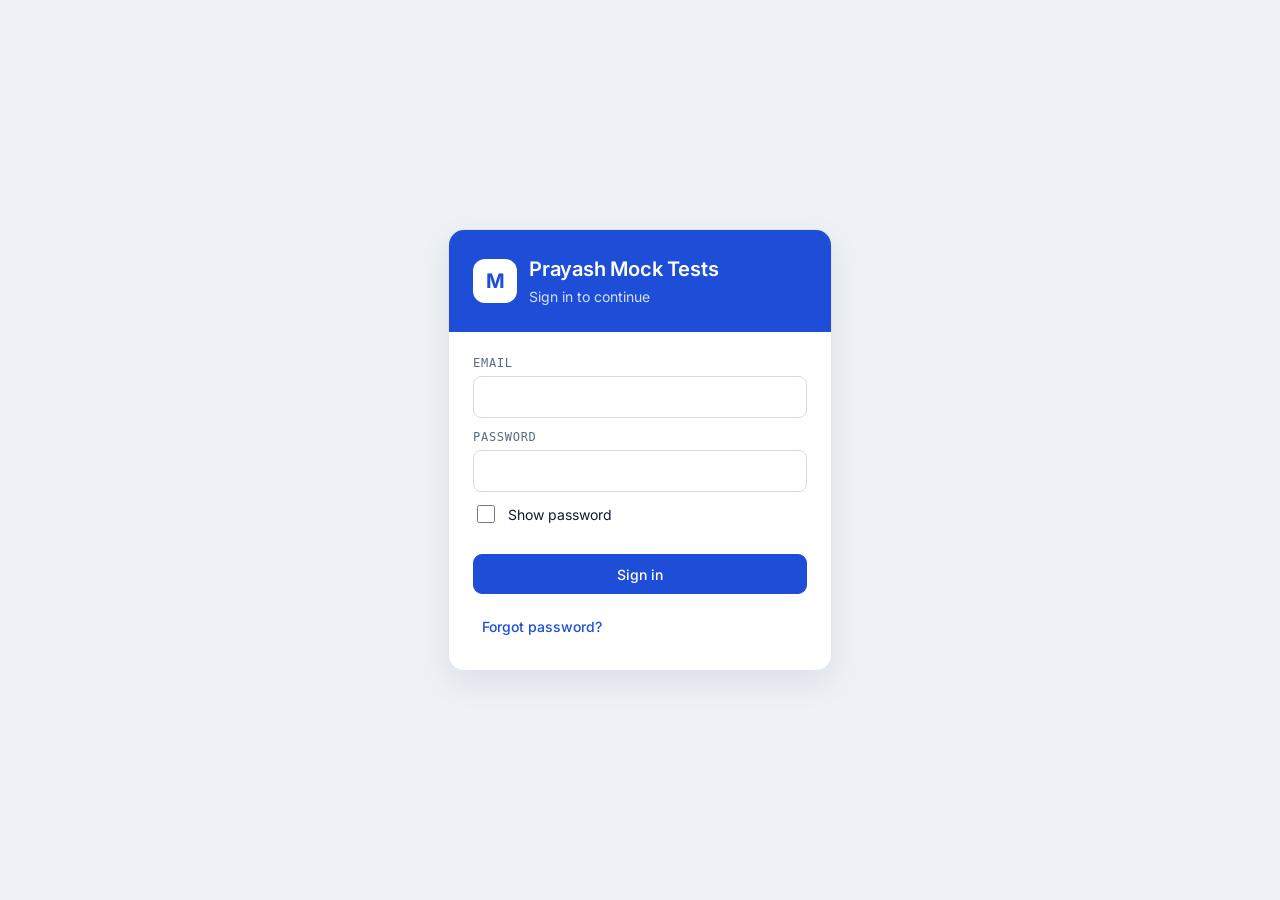
==== commit f4766a33: "Review before the answer sheet, Notes tab, admin review status - After a mock she reviews her wrong " ====
--- a/admin.html
+++ b/admin.html
@@ -35,7 +35,7 @@
 </div>
 <script type="module">
 import { sb, rpc, currentUser, logout } from './shared.js';
-import { SUBJECTS, CHAPTERS, bandCuts, bandOf, STRATEGIES, stratName, esc, fmt, cap, when, stat, readQuestions, CSV_HEADER, pct, verdictOf, subjectStats, periodReport, trendSvg, areaSvg, dualSvg, diffLabel, barsSvg, mmss, plural } from './util.js';
+import { pickSubject, SUBJECTS, CHAPTERS, bandCuts, bandOf, STRATEGIES, stratName, esc, fmt, cap, when, stat, readQuestions, CSV_HEADER, pct, verdictOf, subjectStats, periodReport, trendSvg, areaSvg, dualSvg, diffLabel, barsSvg, mmss, plural } from './util.js';
 
 try { screen.orientation?.unlock?.(); } catch { /* not supported */ } // admin: any orientation; only her test pages lock to landscape
 const $ = (s) => document.querySelector(s);
@@ -78,7 +78,7 @@
 const pop = (o) => { $('#pop').hidden = !o; $('#acct').setAttribute('aria-expanded', o); };
 $('#acct').onclick = (e) => { e.stopPropagation(); pop($('#pop').hidden); };
 addEventListener('click', (e) => { if (!e.target.closest('.acct')) pop(false); });
-addEventListener('keydown', (e) => { if (e.key === 'Escape') { pop(false); drawer(false); alertsOpen(false); } });
+addEventListener('keydown', (e) => { if (e.key === 'Escape') { itip.hidden = true; pop(false); drawer(false); alertsOpen(false); } });
 
 // Sidebar, grouped by what the admin is doing
 const ICON = {
@@ -100,7 +100,7 @@
 // Phone: tables turn into two-line lists, so each cell carries its column name
 new MutationObserver(() => { $('#ptitle').textContent = view.querySelector('.head h1')?.textContent || $('#crumb b')?.textContent || ''; }).observe(view, { childList: true, subtree: true });
 new MutationObserver(() => view.querySelectorAll('table:not([data-l])').forEach((t) => {
-  t.dataset.l = 1; const h = [...(t.rows[0]?.cells ?? [])].map((c) => (c.tagName === 'TH' ? c.textContent.trim() : ''));
+  t.dataset.l = 1; const h = [...(t.rows[0]?.cells ?? [])].map((c) => (c.tagName === 'TH' ? c.textContent.replace('ⓘ', '').trim() : ''));
   [...t.rows].forEach((r) => [...r.cells].forEach((c, i) => c.tagName === 'TD' && h[i] && (c.dataset.l = h[i])));
 })).observe(view, { childList: true, subtree: true });
 
@@ -135,7 +135,7 @@
 const statusOf = (t) => { const s = Date.parse(t.start_at), n = Date.now(); return !t.published ? 'Draft' : n < s ? 'Upcoming' : t.end_at && n > Date.parse(t.end_at) ? 'Closed' : n < s + t.duration_min * 60000 ? 'Live' : 'Open'; };
 const statusChip = (t) => { const s = statusOf(t); return `<span class="chip ${s === 'Live' ? 'ok' : ''}">${s === 'Live' ? '● ' : ''}${s}</span>`; };
 
-let DP = (() => { try { return localStorage.dashPeriod || '7'; } catch { return '7'; } })(); // dashboard period: 7 | 30 | all
+let DP = 'all'; // dashboard period: 7 | 30 | all
 const FLAG = { fullscreen_exit: 'Left fullscreen', tab_hidden: 'Switched away or screen off', abandoned: 'Started but never submitted' };
 const flagLine = (a) => { const c = {}; (a.flags || []).forEach((f) => (c[f.type] = (c[f.type] || 0) + 1)); return Object.entries(c).map(([k, n]) => `${FLAG[k] ?? k} ×${n}`).join(' · ') || 'None'; };
 const openFlags = (a) => (a.flags || []).length > 0 && !a.flags_ignored;
@@ -144,7 +144,17 @@
 // Every submitted attempt of every student, oldest first
 // attempt_metrics (difficulty, rating and the change since her previous attempt) is computed in the database; the page only shows it
 const metricsOf = async (q) => new Map(((await q(sb.from('attempt_metrics').select('*'))).data ?? []).map((m) => [m.attempt_id, m]));
+const subMetricsOf = async (q) => new Map(((await q(sb.from('attempt_subject_metrics').select('*'))).data ?? []).map((m) => [m.attempt_id + '|' + m.subject, m]));
 const r1 = (n) => +Number(n).toFixed(1);
+// ⓘ next to every Rating label: hover (mouse) or tap shows what rating means
+const INFO = '<button type="button" class="info" aria-label="What is rating?">ⓘ</button>';
+const itip = Object.assign(document.createElement('div'), { className: 'itip', hidden: true, textContent: "Rating = the question difficulty at which she gets about half right. It accounts for both the paper's difficulty and her marks: an easy paper with high marks and a hard paper with low marks can get the same rating." });
+itip.setAttribute('role', 'tooltip'); document.body.append(itip);
+const showInfo = (b) => { itip.hidden = false; const r = b.getBoundingClientRect(), w = itip.offsetWidth, h = itip.offsetHeight;
+  itip.style.left = Math.max(8, Math.min(innerWidth - w - 8, r.left + r.width / 2 - w / 2)) + 'px'; itip.style.top = (r.top - h - 8 > 0 ? r.top - h - 8 : r.bottom + 8) + 'px'; };
+document.addEventListener('click', (e) => { const b = e.target.closest('.info'); if (b) { e.preventDefault(); e.stopPropagation(); showInfo(b); } else itip.hidden = true; }, true); // capture: a tap inside a card header must not also open the card
+document.addEventListener('pointerover', (e) => { if (e.pointerType !== 'mouse') return; const b = e.target.closest('.info'); if (b) showInfo(b); else itip.hidden = true; });
+addEventListener('scroll', () => (itip.hidden = true), true);
 const chg = (v, dp = 1) => { const n = v == null ? 0 : +Number(v).toFixed(dp); return n ? `<span class="dlt ${n > 0 ? 'up' : 'down'}">${n > 0 ? '▲' : '▼'} ${Math.abs(n)}</span>` : ''; }; // dp 0 for rating, so the change matches the rounded ratings shown
 
 async function allAttempts() {
@@ -224,6 +234,23 @@
   };
 }
 
+// Marks + Rating trend (legend, chart, tooltip): shared by the dashboard and the report. mp: points for dualSvg plus title, marks, rating, diff.
+const trendHtml = (mp, w) => `<div class="lg"><span><i></i>Marks</span><span><i class="r"></i>Rating</span></div>
+  <div class="trendw">${mp.length ? dualSvg(mp, w) : '<p class="muted">No rating yet.</p>'}<div class="tip" hidden></div></div>`;
+function wireTrend(mp) {
+  // tooltip: above the higher of the two dots (below if no room), with a guide line through the test
+  const tip = $('.tip'), hide = () => { if (tip) { tip.hidden = true; $('.dual .guide')?.setAttribute('visibility', 'hidden'); } };
+  const show = (c) => { const i = +c.dataset.i, m = mp[i], tw = $('.trendw'), box = tw.getBoundingClientRect(), dots = tw.querySelectorAll('.dot');
+    const g = tw.querySelector('.guide'); g.setAttribute('x1', c.dataset.x); g.setAttribute('x2', c.dataset.x); g.setAttribute('visibility', 'visible');
+    tip.innerHTML = `<b>${esc(m.title)}</b><span>Marks ${r1(m.marks)} / 240</span><span>Rating ${Math.round(m.rating)}</span><span>Difficulty ${Math.round(m.diff)}</span>`; tip.hidden = false;
+    const d = [dots[2 * i], dots[2 * i + 1]].map((e) => e.getBoundingClientRect()), top = Math.min(...d.map((r) => r.top)) - box.top, bot = Math.max(...d.map((r) => r.bottom)) - box.top, cx = d[0].left + d[0].width / 2 - box.left;
+    const tw2 = tip.offsetWidth, th = tip.offsetHeight, side = cx + 14 + tw2 <= box.width ? cx + 14 : cx - 14 - tw2 >= 0 ? cx - 14 - tw2 : null;
+    if (side != null) { tip.style.left = side + 'px'; tip.style.top = Math.min(Math.max(top - 4, 0), box.height - th) + 'px'; return; } // beside the guide line: never covers her dots
+    tip.style.left = Math.min(Math.max(cx - tw2 / 2, 0), box.width - tw2) + 'px';
+    tip.style.top = (top - th - 8 >= 0 ? top - th - 8 : bot + 8) + 'px'; };
+  if (tip) { const tw = $('.trendw'); tw.onpointerover = (e) => { const c = e.target.closest('.hit'); if (c && e.pointerType === 'mouse') show(c); }; tw.onpointerleave = (e) => { if (e.pointerType === 'mouse') hide(); }; }
+  return { show, hide };
+}
 async function vDash() {
   view.innerHTML = '<p class="muted">Loading…</p>';
   const [ts, r, run] = await Promise.all([
@@ -238,16 +265,14 @@
   const attemptsOf = (t) => all.filter((a) => a.test_id === t.id).length;
 
   // hero: latest score, change since the one before, average for the period, then the trend
-  const last = inP.at(-1), prev = inP.at(-2), avg = inP.length ? Math.round(inP.reduce((n, a) => n + pct(a), 0) / inP.length) : null;
-  const d = last && prev ? pct(last) - pct(prev) : null;
-  const mp = inP.filter((a) => met.has(a.id)).map((a) => { const m = met.get(a.id); return { label: day(a.submitted_at), title: a.title, marks: +m.score, rating: +m.rating, diff: +m.paper_difficulty }; });
+  const last = inP.at(-1), lm = last && met.get(last.id); // latest marks and rating, each with the change since her previous attempt
+  const mp = inP.filter((a) => met.has(a.id)).map((a) => { const m = met.get(a.id); return { label: new Date(a.submitted_at).toLocaleDateString('en-GB', { day: 'numeric', month: 'short' }), title: a.title, marks: +m.score, rating: +m.rating, diff: +m.paper_difficulty }; });
   const w = Math.max(300, Math.min(900, view.clientWidth - 40));
   const per = `<div class="pseg" id="per" role="group" aria-label="Time period">${[['7', '7 days'], ['30', '30 days'], ['all', 'All']].map(([v, l]) => `<button class="${v === DP ? 'on' : ''}" data-p="${v}" aria-pressed="${v === DP}">${l}</button>`).join('')}</div>`;
   const hero = `<section class="sec"><div class="sec-h"><h2>Score trend</h2><span class="grow"></span>${per}</div><div class="card hero2">
-    ${last ? `<div class="kpis"><div class="kpi"><span class="k">Latest</span><span class="v">${pct(last)}%${d ? `<span class="dlt ${d > 0 ? 'up' : 'down'}">${d > 0 ? '▲' : '▼'} ${Math.abs(d)}</span>` : ''}</span></div>
-      <div class="kpi"><span class="k">Average</span><span class="v">${avg}%</span></div><div class="kpi"><span class="k">Tests</span><span class="v">${inP.length}</span></div></div>
-      <div class="lg"><span><i></i>Marks</span><span><i class="r"></i>Rating</span></div>
-      <div class="trendw">${mp.length ? dualSvg(mp, w) : '<p class="muted">No rating yet.</p>'}<div class="tip" hidden></div></div>` : `<p class="muted">No tests submitted in this period.</p>`}</div></section>`;
+    ${last ? `<div class="kpis"><div class="kpi"><span class="k">Latest marks</span><span class="v">${lm ? r1(lm.score) : last.score}${chg(lm?.score_change)}</span></div>
+      <div class="kpi"><span class="k">Latest rating ${INFO}</span><span class="v">${lm ? Math.round(lm.rating) : '–'}${chg(lm?.rating_change, 0)}</span></div><div class="kpi"><span class="k">Tests</span><span class="v">${inP.length}</span></div></div>
+      ${trendHtml(mp, w)}` : `<p class="muted">No tests submitted in this period.</p>`}</div></section>`;
 
   // live strip: a published test she can take right now, and where she is with it
   const left = (m) => (m >= 60 ? `${Math.floor(m / 60)}h ${m % 60}m left` : `${m} min left`);
@@ -273,20 +298,10 @@
   view.innerHTML = `<div class="head dhead"><div class="title"><h1>Dashboard</h1></div><span class="grow"></span><a class="btn dark" href="#testform">New test</a></div>
     ${liveHtml}${hero}<div class="g2d">${recentHtml}${testsHtml}</div>`;
   TICK = setInterval(() => { if (location.hash.slice(1) === 'dash' && liveHtml.includes('left')) vDash(); }, 60000);
-  // tooltip: above the higher of the two dots (below if no room), with a guide line through the test
-  const tip = $('.tip'), hide = () => { if (tip) { tip.hidden = true; $('.dual .guide')?.setAttribute('visibility', 'hidden'); } };
-  const show = (c) => { const i = +c.dataset.i, m = mp[i], tw = $('.trendw'), box = tw.getBoundingClientRect(), dots = tw.querySelectorAll('.dot');
-    const g = tw.querySelector('.guide'); g.setAttribute('x1', c.dataset.x); g.setAttribute('x2', c.dataset.x); g.setAttribute('visibility', 'visible');
-    tip.innerHTML = `<b>${esc(m.title)}</b><span>Marks ${r1(m.marks)} / 240</span><span>Rating ${Math.round(m.rating)}</span><span>Difficulty ${Math.round(m.diff)}</span>`; tip.hidden = false;
-    const d = [dots[2 * i], dots[2 * i + 1]].map((e) => e.getBoundingClientRect()), top = Math.min(...d.map((r) => r.top)) - box.top, bot = Math.max(...d.map((r) => r.bottom)) - box.top, cx = d[0].left + d[0].width / 2 - box.left;
-    const tw2 = tip.offsetWidth, th = tip.offsetHeight, side = cx + 14 + tw2 <= box.width ? cx + 14 : cx - 14 - tw2 >= 0 ? cx - 14 - tw2 : null;
-    if (side != null) { tip.style.left = side + 'px'; tip.style.top = Math.min(Math.max(top - 4, 0), box.height - th) + 'px'; return; } // beside the guide line: never covers her dots
-    tip.style.left = Math.min(Math.max(cx - tw2 / 2, 0), box.width - tw2) + 'px';
-    tip.style.top = (top - th - 8 >= 0 ? top - th - 8 : bot + 8) + 'px'; };
-  if (tip) { const tw = $('.trendw'); tw.onpointerover = (e) => { const c = e.target.closest('.hit'); if (c && e.pointerType === 'mouse') show(c); }; tw.onpointerleave = (e) => { if (e.pointerType === 'mouse') hide(); }; }
+  const { show, hide } = wireTrend(mp);
   view.onclick = (e) => {
     const h = e.target.closest('.hit'); if (h) return show(h); hide();
-    const b = e.target.closest('[data-p]'); if (b) { DP = b.dataset.p; try { localStorage.dashPeriod = DP; } catch {} return vDash(); }
+    const b = e.target.closest('[data-p]'); if (b) { DP = b.dataset.p; return vDash(); }
     const s = e.target.closest('[data-sheet]'); if (s) { e.preventDefault(); go('sheet', { test: s.dataset.sheet, sid: s.dataset.sid, attempt: s.dataset.att }); }
   };
 }
@@ -608,7 +623,7 @@
 
 /* ---------- Tests ---------- */
 async function vTests() {
-  const { data, error } = await sb.from('tests').select('*, test_questions(question_id, questions(subject, marks, question_keys(correct))), attempts(id, submitted_at, student_id)').order('start_at', { ascending: false });
+  const { data, error } = await sb.from('tests').select('*, test_questions(question_id, questions(subject, marks, difficulty, question_keys(correct))), attempts(id, submitted_at, student_id)').order('start_at', { ascending: false });
   const real = new Set(((await sb.from('profiles').select('id').eq('role', 'student').eq('is_test', false)).data ?? []).map((p) => p.id));
   if (error) return (view.innerHTML = `<p class="err">${esc(error.message)}</p>`);
   const counts = (t) => SUBJECTS.map((s) => t.test_questions.filter((x) => x.questions.subject === s).length);
@@ -617,7 +632,7 @@
     <section class="sec"><div class="sec-h"><h2>${plural(data.length, 'test')}</h2><span class="grow"></span><button class="btn dark sm" id="new">New test</button></div><div class="sep">
       ${data.map((t) => { const n = counts(t), done = t.attempts.filter((a) => a.submitted_at && real.has(a.student_id)).length;
         return `<div class="trow"><div class="col"><span class="row tight"><b class="tt">${esc(t.title)}</b>${statusChip(t)}${n.every((c) => c === 15) ? '' : `<span class="chip warn">${n.join(' / ')} (P / C / M / B)</span>`}</span>
-        <span class="muted">${when(t.start_at)}${t.end_at ? ` to ${when(t.end_at)}` : ''} · ${t.duration_min} min${t.omr_min ? ` incl. ${t.omr_min} OMR` : ''} · +${[...new Set(t.test_questions.map((x) => x.questions.marks))].join('/') || 4} / −${t.neg_marks}${done ? ` · ${plural(done, 'attempt')}` : ''}${t.attempts.some((a) => !a.submitted_at) ? ' · one in progress' : ''}</span></div>
+        <span class="muted">${when(t.start_at)}${t.end_at ? ` to ${when(t.end_at)}` : ''} · ${t.duration_min} min${t.omr_min ? ` incl. ${t.omr_min} OMR` : ''}${(() => { const v = t.test_questions.map((x) => x.questions.difficulty).filter((v) => v != null); return v.length ? ` · Difficulty ${r1(v.reduce((a, b) => a + b, 0) / v.length)}` : ''; })()} · +${[...new Set(t.test_questions.map((x) => x.questions.marks))].join('/') || 4} / −${t.neg_marks}${done ? ` · ${plural(done, 'attempt')}` : ''}${t.attempts.some((a) => !a.submitted_at) ? ' · one in progress' : ''}</span></div>
         <span class="row tight"><a class="btn sm" href="#preview" data-v="${t.id}">Preview</a><button class="btn sm" data-e="${t.id}">Edit</button>
         <button class="btn sm ${t.published ? 'ghost' : 'dark'}" data-p="${t.id}">${t.published ? 'Unpublish' : 'Publish'}</button>
         ${t.attempts.length ? '' : `<button class="btn sm ghost danger" data-d="${t.id}">Delete</button>`}</span></div>`; }).join('') || '<p class="muted">No tests yet. Ask Claude to build one, or press New test.</p>'}
@@ -687,15 +702,34 @@
 
 async function vTestForm(t) {
   view.innerHTML = '<p class="muted">Loading…</p>';
-  const [{ data: qs }, { data: use }, { count: attempts }] = await Promise.all([
-    fetchAll(() => sb.from('questions').select('id,subject,chapter,body,hold,in_syllabus,difficulty').order('created_at')),
+  const [{ data: qs }, { data: use }, { count: attempts }, { data: tl }, { data: real }] = await Promise.all([
+    fetchAll(() => sb.from('questions').select('id,subject,chapter,body,hold,in_syllabus,difficulty,question_keys(correct)').order('created_at')),
     fetchAll(() => sb.from('test_questions').select('test_id,question_id')),
     t ? sb.from('attempts').select('*', { count: 'exact', head: true }).eq('test_id', t.id) : { count: 0 },
+    sb.from('tests').select('id,created_at,start_at').order('created_at', { ascending: false }),
+    sb.from('profiles').select('id').eq('role', 'student').eq('is_test', false),
+  ]);
+  const sids = (real ?? []).map((p) => p.id), [{ data: her }, { data: om }, { data: subm }] = await Promise.all([
+    sb.from('attempts').select('test_id,answers').in('student_id', sids).not('submitted_at', 'is', null),
+    sb.from('attempt_metrics').select('rating,submitted_at').in('student_id', sids).order('submitted_at', { ascending: false }).limit(1),
+    sb.from('attempt_subject_metrics').select('subject,rating_avg3,submitted_at').in('student_id', sids).order('submitted_at', { ascending: false }).limit(40),
   ]);
   const winH = t?.end_at ? Math.round(((Date.parse(t.end_at) - Date.parse(t.start_at)) / 36e5) * 100) / 100 : '';
   if (!qs || !use) return (view.innerHTML = '<p class="err">Could not load questions.</p>');
   const chosen = new Set(use.filter((x) => x.test_id === t?.id).map((x) => x.question_id));
   const elsewhere = new Map(); use.filter((x) => x.test_id !== t?.id).forEach((x) => elsewhere.set(x.question_id, (elsewhere.get(x.question_id) || 0) + 1));
+  // difficulty targets: last saved test's subject average + a small step; her latest ratings for context
+  const dOf = new Map(qs.map((x) => [x.id, x.difficulty])), avgOf = (ids) => { const v = ids.map((i) => dOf.get(i)).filter((v) => v != null); return v.length ? v.reduce((a, b) => a + b, 0) / v.length : null; };
+  const prevT = (tl ?? []).find((x) => x.id !== t?.id && use.some((u) => u.test_id === x.id)), prevIds = prevT ? use.filter((u) => u.test_id === prevT.id).map((u) => u.question_id) : [];
+  const STEP = { physics: 0.3, chemistry: 0.15, biology: 0.15, mathematics: 1 }, FIRST = { physics: 18, chemistry: 17, biology: 17, mathematics: 20 };
+  const subjOf = new Map(qs.map((x) => [x.id, x.subject])), last = Object.fromEntries(SUBJECTS.map((s) => [s, avgOf(prevIds.filter((i) => subjOf.get(i) === s))]));
+  const tgt0 = Object.fromEntries(SUBJECTS.map((s) => [s, last[s] == null ? FIRST[s] : +(last[s] + STEP[s]).toFixed(2)]));
+  const herR = {}; (subm ?? []).forEach((x) => (herR[x.subject] ??= x.rating_avg3));
+  const anyUse = new Set(use.map((u) => u.question_id)), freshN = (s) => qs.filter((x) => x.subject === s && x.in_syllabus && !x.hold && !anyUse.has(x.id)).length;
+  // reuse order: ones she got wrong or skipped first, then the ones used longest ago
+  const tStart = new Map((tl ?? []).map((x) => [x.id, Date.parse(x.start_at)])), lastUsed = new Map(), missed = new Set(), key = new Map(qs.map((x) => [x.id, x.question_keys?.correct]));
+  use.forEach((u) => lastUsed.set(u.question_id, Math.max(lastUsed.get(u.question_id) ?? 0, tStart.get(u.test_id) ?? 0)));
+  (her ?? []).forEach((a) => use.filter((u) => u.test_id === a.test_id).forEach((u) => { if (a.answers?.[u.question_id] !== key.get(u.question_id)) missed.add(u.question_id); }));
   const held = qs.filter((x) => (x.hold || !x.in_syllabus) && !chosen.has(x.id)).length, cuts = bandCuts(qs.filter((x) => x.in_syllabus && !x.hold).map((x) => x.difficulty));
   view.innerHTML = `
     <div class="head"><div class="title"><h1>${t ? 'Edit' : 'New'} test</h1><span class="muted desc">Set the schedule and scoring, then pick 15 questions for each subject.</span></div></div>
@@ -720,37 +754,48 @@
         <div class="tray"><div class="row tray-head"><span class="ttl">Strategies she can pick</span></div><div class="card">
           <div class="row">${Object.entries(STRATEGIES).map(([k, v]) => `<label class="opt"><input type="checkbox" class="st" value="${k}" ${(t?.strategies ?? Object.keys(STRATEGIES)).includes(k) ? 'checked' : ''}> ${v[0]}</label>`).join('')}</div></div></div>
         <div class="tray"><div class="row tray-head"><span class="ttl">Build by chapter and difficulty</span><span class="muted">How many from each chapter, then Auto-pick</span><span class="grow"></span>
-          <select id="bd" class="field auto" aria-label="Difficulty"><option value="">Mixed difficulty</option>${['easy', 'medium', 'hard'].map((b) => `<option value="${b}">${cap(b)} questions</option>`).join('')}</select>
+          <label class="opt sm-text"><input type="checkbox" id="reuse"> Allow reused questions</label>
           <button class="btn sm" id="even">Even split</button><button class="btn sm dark" id="auto">Auto-pick</button></div>
-          <div class="card cmixes">${SUBJECTS.map((s) => `<div class="cmix"><div class="row tight"><b>${cap(s)}</b><span class="grow"></span><span class="mono" id="cm-${s}">0 / 15</span></div>${CHAPTERS[s].map((c) => `<label class="cm"><span>${esc(c)}</span><input type="number" class="cn mono" min="0" max="15" data-s="${s}" data-c="${esc(c)}" value="0" aria-label="${esc(c)}"></label>`).join('')}</div>`).join('')}</div></div>
+          <div class="card tgtbar"><span class="muted">Last test: <b>${prevIds.length ? r1(avgOf(prevIds)) : '–'}</b> · Her last rating: <b>${om?.[0] ? Math.round(om[0].rating) : '–'}</b> ${INFO}</span><span class="grow"></span><span>Paper target <b class="mono" id="ptgt"></b></span></div>
+          <div class="card cmixes">${SUBJECTS.map((s) => { const f = freshN(s); return `<div class="cmix"><div class="row tight"><b>${cap(s)}</b><span class="grow"></span><span class="mono" id="cm-${s}">0 / 15</span></div>
+            <div class="tgt"><label class="row tight"><span>Target difficulty</span><span class="grow"></span><input type="number" class="field tg mono" data-s="${s}" min="1" max="100" step="0.5" value="${tgt0[s]}" aria-label="${cap(s)} target difficulty"></label>
+              <span class="muted xs">Last: ${last[s] == null ? '–' : r1(last[s])} · Her rating: ${herR[s] == null ? '–' : Math.round(herR[s])}</span>
+              <span class="xs ${f / 15 < 5 ? 'warnt' : 'muted'}">${f} fresh questions left ≈ ${Math.floor(f / 15)} tests</span><p class="tnote" id="tn-${s}" hidden></p></div>${CHAPTERS[s].map((c) => `<label class="cm"><span>${esc(c)}</span><input type="number" class="cn mono" min="0" max="15" data-s="${s}" data-c="${esc(c)}" value="0" aria-label="${esc(c)}"></label>`).join('')}</div>`; }).join('')}</div></div>
         <div class="tray"><div class="row tray-head"><span class="ttl">Questions</span><span class="muted">${held} on hold or out of syllabus, not shown</span><span class="grow"></span>
           <button class="btn sm" id="fill" title="Ticks random questions not used in any test until each subject has 15">Fill to 15 each</button></div>
           <div class="card flush"><div class="row ptool">
             <div class="tabs" role="tablist">${SUBJECTS.map((s, i) => `<button type="button" class="tab ${i ? '' : 'on'}" data-tab="${s}">${cap(s)} <span class="mono"><span class="n-${s}">0</span>/15</span></button>`).join('')}</div>
             <span class="grow"></span>
             <input id="qf" class="field auto" type="search" placeholder="Search text or chapter" aria-label="Search questions">
-            <label class="opt sm-text"><input type="checkbox" id="hide"> Hide ones used in other tests</label></div>
+            <label class="opt sm-text"><input type="checkbox" id="hide"> Hide ones used in other tests</label><label class="opt sm-text"><input type="checkbox" id="near"> Only near target (±8)</label></div>
           ${SUBJECTS.map((s, i) => `
           <div class="pickcol" data-s="${s}" ${i ? 'hidden' : ''}><div class="list pick">${qs.filter((x) => x.subject === s && ((!x.hold && x.in_syllabus) || chosen.has(x.id))).map((x) => `
-            <label data-t="${esc((x.chapter + ' ' + x.body).toLowerCase())}" data-u="${elsewhere.get(x.id) || 0}"><input type="checkbox" class="q" value="${x.id}" data-s="${s}" ${chosen.has(x.id) ? 'checked' : ''}><span><b>${esc(x.chapter) || '—'}</b> <span class="mono muted" title="difficulty ${esc(bandOf(x.difficulty, cuts))}">${x.difficulty ?? '–'}</span> ${fmt(x.body.slice(0, 120))}${x.body.length > 120 ? '…' : ''}${elsewhere.get(x.id) ? ` <span class="chip">in ${plural(elsewhere.get(x.id), 'test')}</span>` : ''}</span></label>`).join('') || '<span class="muted li">No questions.</span>'}</div></div>`).join('')}
+            <label data-t="${esc((x.chapter + ' ' + x.body).toLowerCase())}" data-u="${elsewhere.get(x.id) || 0}" data-d="${x.difficulty ?? ''}"><input type="checkbox" class="q" value="${x.id}" data-s="${s}" ${chosen.has(x.id) ? 'checked' : ''}><span><b>${esc(x.chapter) || '—'}</b> <span class="mono muted" title="difficulty ${esc(bandOf(x.difficulty, cuts))}">${x.difficulty ?? '–'}</span> ${fmt(x.body.slice(0, 120))}${x.body.length > 120 ? '…' : ''}${elsewhere.get(x.id) ? ` <span class="chip">in ${plural(elsewhere.get(x.id), 'test')}</span>` : ''}</span></label>`).join('') || '<span class="muted li">No questions.</span>'}</div></div>`).join('')}
           </div></div>
       </div>
       <aside class="te-side"><div class="tray"><div class="row tray-head"><span class="ttl">Summary</span></div><div class="card stack">
-        ${SUBJECTS.map((s) => `<div class="sumrow"><span>${cap(s)}</span><span class="grow"></span><span class="mono"><span class="n-${s}">0</span> / 15</span><span class="mbar"><i class="b-${s}"></i></span></div>`).join('')}
-        <div class="sumrow tot"><b>Total</b><span class="grow"></span><span class="mono"><b id="n-all">0</b> / 60</span></div>
+        <div class="sumrow sumh"><span class="grow"></span><span>Difficulty · target</span><span>Questions</span></div>
+        ${SUBJECTS.map((s) => `<div class="sumrow"><span>${cap(s)}</span><span class="grow"></span><span class="mono sd" id="sd-${s}"></span><span class="mono"><span class="n-${s}">0</span> / 15</span><span class="mbar"><i class="b-${s}"></i></span></div>`).join('')}
+        <div class="sumrow tot"><b>Total</b><span class="muted sm-text" id="pdiff"></span><span class="grow"></span><span class="mono"><b id="n-all">0</b> / 60</span></div>
         <label class="opt"><input type="checkbox" id="pub" ${t?.published ? 'checked' : ''}> Published</label>
         <p class="muted">She can download it 15 minutes before it opens. OMR minutes come out of the test time at the end: answers lock and she copies them to a paper OMR sheet (0 turns it off).</p>
         <div class="err" id="msg" role="alert"></div>
-        <button class="btn dark lg" id="save">Save test</button><button class="btn" id="back">Cancel</button>
+        <button class="btn dark lg" id="save" disabled>Save test</button>
       </div></div></aside>
     </div>`;
 
   const count = () => { let all = 0; SUBJECTS.forEach((s) => { const n = view.querySelectorAll(`.q[data-s=${s}]:checked`).length; all += n;
-    view.querySelectorAll(`.n-${s}`).forEach((e) => (e.textContent = n)); const b = view.querySelector(`.b-${s}`); b.style.width = Math.min(100, (n / 15) * 100) + '%'; b.classList.toggle('full', n === 15); }); $('#n-all').textContent = all; };
+    view.querySelectorAll(`.n-${s}`).forEach((e) => (e.textContent = n)); const b = view.querySelector(`.b-${s}`); b.style.width = Math.min(100, (n / 15) * 100) + '%'; b.classList.toggle('full', n === 15); });
+    $('#n-all').textContent = all; const T = tg(), sel = (s) => [...view.querySelectorAll(`.q${s ? `[data-s=${s}]` : ''}:checked`)].map((x) => x.value), pt = SUBJECTS.reduce((a, s) => a + T[s], 0) / 4;
+    SUBJECTS.forEach((s) => { const v = avgOf(sel(s)); $('#sd-' + s).innerHTML = `${v == null ? '–' : r1(v)}<span class="muted"> · ${r1(T[s])}</span>`; });
+    const pv = avgOf(sel()); $('#ptgt').textContent = r1(pt); $('#pdiff').innerHTML = `Paper difficulty <b>${pv == null ? '–' : r1(pv)}</b> · target ${r1(pt)}`;
+    $('#save').disabled = !$('#title').value.trim() || (!attempts && all !== 60); };
+  const tg = () => Object.fromEntries([...view.querySelectorAll('.tg')].map((i) => [i.dataset.s, Number(i.value) || 0]));
   view.querySelector('.tabs').onclick = (e) => { const b = e.target.closest('[data-tab]'); if (!b) return;
     view.querySelectorAll('[data-tab]').forEach((x) => x.classList.toggle('on', x === b)); view.querySelectorAll('.pickcol').forEach((c) => (c.hidden = c.dataset.s !== b.dataset.tab)); };
-  const filter = () => { const f = $('#qf').value.toLowerCase(), h = $('#hide').checked;
-    view.querySelectorAll('.pick label').forEach((l) => (l.hidden = (f && !l.dataset.t.includes(f)) || (h && l.dataset.u !== '0' && !l.querySelector('input').checked))); };
+  const filter = () => { const f = $('#qf').value.toLowerCase(), h = $('#hide').checked, nr = $('#near').checked, T = tg();
+    view.querySelectorAll('.pick label').forEach((l) => { const on = l.querySelector('input').checked, s = l.closest('.pickcol').dataset.s;
+      l.hidden = (f && !l.dataset.t.includes(f)) || (h && l.dataset.u !== '0' && !on) || (nr && !on && !(l.dataset.d !== '' && Math.abs(l.dataset.d - T[s]) <= 8)); }); };
   // Plain-language window: when it opens, the latest start that still finishes in time, when it closes
   const winTxt = () => {
     const s = Date.parse($('#start').value), h = Number($('#win').value), d = Number($('#dur').value) || 120, o = Number($('#omr').value) || 0;
@@ -759,8 +804,10 @@
     else parts.push('She can start any time after it opens.');
     $('#winTxt').textContent = parts.join(' ');
   };
-  view.onchange = () => { count(); filter(); winTxt(); };
-  view.oninput = (e) => { if (e.target.id === 'qf') filter(); else winTxt(); };
+  view.onchange = () => { dirty = true; count(); filter(); winTxt(); };
+  view.oninput = (e) => { dirty = true; if (e.target.id === 'qf') filter(); else if (e.target.id === 'title' || e.target.classList.contains('tg')) { count(); filter(); } else winTxt(); };
+  let dirty = false;
+  $('#goback').onclick = () => { if (!dirty || confirm('Discard this test?')) go('tests'); };
   count(); winTxt();
   // chapter mix: start from what the test already has, else an even split
   const meta = new Map(qs.map((x) => [x.id, x])), cn = (s, c) => view.querySelector(`.cn[data-s="${s}"][data-c="${CSS.escape(c)}"]`) ?? [...view.querySelectorAll(`.cn[data-s=${s}]`)].find((i) => i.dataset.c === c);
@@ -772,28 +819,29 @@
   else evenMix();
   showMix();
   view.addEventListener('input', (e) => { if (e.target.classList?.contains('cn')) showMix(); });
-  $('#even').onclick = () => { evenMix(); showMix(); };
+  $('#even').onclick = () => { evenMix(); showMix(); dirty = true; };
   $('#auto').onclick = () => {
     const bad = SUBJECTS.filter((s) => mixSum(s) !== 15);
     if (bad.length) return toast(`Chapter numbers must add up to 15 for ${bad.map(cap).join(', ')}.`);
-    const target = $('#bd').value, rnd = () => Math.random() - 0.5, lacks = [];
-    let reused = 0, off = 0;
+    const T = tg(), reuse = $('#reuse').checked; let nre = 0;
+    view.querySelectorAll('.rz').forEach((x) => x.remove());
     SUBJECTS.forEach((s) => {
-      const boxes = [...view.querySelectorAll(`.q[data-s=${s}]`)];
-      boxes.forEach((b) => (b.checked = false));
-      [...view.querySelectorAll(`.cn[data-s=${s}]`)].forEach((inp) => {
-        let need = Number(inp.value) || 0; if (!need) return;
-        const pool = boxes.filter((b) => meta.get(b.value).chapter === inp.dataset.c && meta.get(b.value).in_syllabus && !meta.get(b.value).hold)
-          .map((b) => { const q = meta.get(b.value), miss = target && bandOf(q.difficulty, cuts) !== target ? 1 : 0; return { b, miss, used: elsewhere.get(b.value) || 0, r: Math.random() }; })
-          .sort((x, y) => x.miss - y.miss || (x.used > 0) - (y.used > 0) || x.r - y.r);
-        const take = pool.slice(0, need); take.forEach((o) => { o.b.checked = true; reused += o.used ? 1 : 0; off += o.miss; });
-        if (take.length < need) lacks.push(`${inp.dataset.c} ${need - take.length} short`);
-      });
+      const boxes = [...view.querySelectorAll(`.q[data-s=${s}]`)], counts = {};
+      view.querySelectorAll(`.cn[data-s=${s}]`).forEach((i) => { if (Number(i.value) > 0) counts[i.dataset.c] = Number(i.value); });
+      const pool = boxes.map((b) => meta.get(b.value)).filter((q) => q.in_syllabus && !q.hold)
+        .map((q) => ({ id: q.id, chapter: q.chapter, d: q.difficulty, used: elsewhere.has(q.id), rank: (missed.has(q.id) ? 0 : 1e15) + (lastUsed.get(q.id) ?? 0) }));
+      const p = pickSubject({ pool, counts, target: T[s], reuse }), on = new Set(p.ids), re = new Set(p.reused);
+      boxes.forEach((b) => { b.checked = on.has(b.value); if (re.has(b.value)) b.nextElementSibling.insertAdjacentHTML('beforeend', ' <span class="chip rz">reused</span>'); });
+      nre += re.size;
+      const notes = [];
+      if (p.avg != null && Math.abs(p.avg - T[s]) > 1) notes.push(`${cap(s)}: reached ${r1(p.avg)} (not enough fresh questions near ${r1(T[s])})`);
+      if (p.short.length) notes.push(`Short: ${p.short.map(([c, n]) => `${c} ${n}`).join(', ')} (no ${reuse ? '' : 'fresh '}questions within ±8 of the target)`);
+      const tn = $('#tn-' + s); tn.textContent = notes.join(' · '); tn.hidden = !notes.length;
     });
-    count(); filter();
-    toast(`Picked.${off ? ` ${off} are outside the ${target} band (too few in the bank).` : ''}${reused ? ` ${reused} already used in other tests.` : ''}${lacks.length ? ` Short: ${lacks.join(', ')}.` : ''}`);
-  };
-  if (attempts) view.querySelectorAll('.q, #neg, #fill, #auto, #even, .cn, #bd').forEach((x) => (x.disabled = true));
+    dirty = true; count(); filter();
+    toast(`Picked.${nre ? ` ${nre} reused.` : ''}`);
+  };
+  if (attempts) view.querySelectorAll('.q, #neg, #fill, #auto, #even, .cn, .tg, #reuse').forEach((x) => (x.disabled = true));
   $('#fill').onclick = () => {
     const short = [];
     SUBJECTS.forEach((s) => {
@@ -803,10 +851,9 @@
       while (need > 0 && pool.length) { pool.pop().checked = true; need--; }
       if (need > 0) short.push(`${cap(s)} needs ${need} more`);
     });
-    count(); filter();
+    dirty = true; count(); filter();
     toast(short.length ? `Not enough unused questions: ${short.join(', ')}` : 'Filled with unused questions');
   };
-  $('#back').onclick = () => go('tests');
   $('#save').onclick = async () => {
     const msg = $('#msg');
     if (!$('#title').value.trim() || !$('#start').value) return (msg.textContent = 'Title and opening time are needed.');
@@ -847,11 +894,13 @@
   return { sid, name: studs.find((s) => s.id === sid).name, ...r.data };
 }
 
+// her review of the wrong and skipped questions: done, how many left, or not required
+const revTxt = (a) => { const n = a.wrong + a.skipped; return !n ? '' : a.reviewed >= n ? '<span class="muted">Review done ✓</span>' : a.review_waived ? `<span class="muted">Review optional · ${a.reviewed} of ${n}</span>` : `<span class="flagtxt">Review: ${n - a.reviewed} of ${n} left</span>`; };
 async function vResults(sid) {
   const d = await studentData(sid);
   if (d.error) return (view.innerHTML = `<h1>Results</h1><p class="muted">${esc(d.error)}</p>`);
   const { data: ts } = await sb.from('tests').select('*');
-  const met = await metricsOf((q) => q.eq('student_id', d.sid));
+  const [met, sm] = await Promise.all([metricsOf((q) => q.eq('student_id', d.sid)), subMetricsOf((q) => q.eq('student_id', d.sid))]);
   const testOf = (id) => ts?.find((t) => t.id === id) ?? {};
   view.innerHTML = `<div class="head"><div class="title"><h1>Results</h1><span class="muted desc">Every submitted attempt. Open one for subject scores and flags.</span></div></div>
     <section class="sec"><div class="sec-h"><h2>${plural(d.attempts.length, 'attempt')}</h2></div><div class="sep">${[...d.attempts].reverse().map((a) => {
@@ -861,15 +910,17 @@
       const prev = d.attempts.find((x) => x.test_id === a.test_id && x.attempt_no === a.attempt_no - 1);
       const dd = prev ? pct(a) - pct(prev) : 0;
       return `<details class="rv"><summary class="rs rrow"><span class="col"><span class="t1">${esc(a.title)}</span><span class="muted">${when(a.submitted_at)}${a.attempt_no ? ` · attempt ${a.attempt_no}` : ''} · ${esc(stratName(a.strategy))}</span>
-          ${openFlags(a) ? `<span class="flagtxt">! ${esc(flagLine(a))}</span>` : (a.flags || []).length ? '<span class="muted">Flags ignored</span>' : ''}</span>
-        <span class="col r"><span class="pc">${pct(a)}%</span><span class="muted mono">${a.score}/${a.max}${dd ? ` · <span class="${dd > 0 ? 'up' : 'down'}">${dd > 0 ? '+' : '−'}${Math.abs(dd)}</span>` : ''}</span></span>${(() => { const m = met.get(a.id); return m ? `<span class="mx muted">Difficulty ${Math.round(m.paper_difficulty)} · Rating ${Math.round(m.rating)} ${chg(m.rating_change, 0)}</span>` : ''; })()}</summary>
+          ${openFlags(a) ? `<span class="flagtxt">! ${esc(flagLine(a))}</span>` : (a.flags || []).length ? '<span class="muted">Flags ignored</span>' : ''}${revTxt(a)}</span>
+        <span class="col r"><span class="pc">${pct(a)}%</span><span class="muted mono">${a.score}/${a.max}${dd ? ` · <span class="${dd > 0 ? 'up' : 'down'}">${dd > 0 ? '+' : '−'}${Math.abs(dd)}</span>` : ''}</span></span>${(() => { const m = met.get(a.id); return m ? `<span class="mx muted">Difficulty ${Math.round(m.paper_difficulty)} · Rating${INFO} ${Math.round(m.rating)} ${chg(m.rating_change, 0)}</span>` : ''; })()}</summary>
         <div class="stack qblock"><span class="muted">Active time ${Math.round(active / 60)} min</span>
-        <table><tr><th>Subject</th><th>Score</th><th>Right</th><th>Wrong</th><th>Skipped</th><th>Accuracy</th><th>Time</th><th>Per question</th></tr>
-        ${subs.map((s) => `<tr><td>${cap(s.subject)}</td><td class="mono">${s.score} / ${s.max}</td><td class="mono">${s.right}</td><td class="mono">${s.wrong}</td><td class="mono">${s.skipped}</td><td class="mono">${s.acc == null ? '–' : s.acc + '%'}</td><td class="mono">${mmss(s.secs)}</td><td class="mono">${mmss(s.perQ)}</td></tr>`).join('')}</table>
+        <table><tr><th>Subject</th><th>Score</th><th>Right</th><th>Wrong</th><th>Skipped</th><th>Accuracy</th><th>Time</th><th>Per question</th><th>Difficulty</th><th>Rating ${INFO}</th></tr>
+        ${subs.map((s) => `<tr><td>${cap(s.subject)}</td><td class="mono">${s.score} / ${s.max}</td><td class="mono">${s.right}</td><td class="mono">${s.wrong}</td><td class="mono">${s.skipped}</td><td class="mono">${s.acc == null ? '–' : s.acc + '%'}</td><td class="mono">${mmss(s.secs)}</td><td class="mono">${mmss(s.perQ)}</td>${(() => { const x = sm.get(a.id + '|' + s.subject); return x ? `<td class="mono">${r1(x.paper_difficulty)}</td><td class="mono">${Math.round(x.rating)} ${chg(x.rating_change, 0)}</td>` : '<td class="mono">–</td><td class="mono">–</td>'; })()}</tr>`).join('')}</table>
         ${(a.flags || []).length ? `<span class="lbl">Flag log</span>${a.flags.map((f) => `<div class="mono sm-text">${new Date(f.t).toLocaleTimeString()} · ${FLAG[f.type] ?? esc(f.type)}</div>`).join('')}` : ''}
-        <div class="row"><button class="btn sm" data-sheet="${a.test_id}" data-att="${a.id}">Answer sheet</button></div></div></details>`;
+        <div class="row"><button class="btn sm" data-sheet="${a.test_id}" data-att="${a.id}">Answer sheet</button>${a.reviewed < a.wrong + a.skipped ? `<button class="btn sm" data-waive="${a.id}" data-on="${!a.review_waived}">${a.review_waived ? 'Make review required' : 'Unlock next test without review'}</button>` : ''}</div></div></details>`;
     }).join('') || '<p class="muted">No submitted attempts yet.</p>'}</div></section>`;
   view.onclick = async (e) => {
+    const w = e.target.closest('[data-waive]');
+    if (w) { const { error } = await rpc('set_review_waived', { p_attempt: w.dataset.waive, p_on: w.dataset.on === 'true' }); return error ? toast(error.message) : vResults(sid); }
     const b = e.target.closest('[data-sheet]'); if (b) go('sheet', { test: b.dataset.sheet, sid: d.sid, attempt: b.dataset.att });
   };
 }
@@ -880,7 +931,7 @@
   view.onchange = (e) => { if (e.target.id === 'attsel') vSheet({ ...arg, attempt: e.target.value }); };
   const r = await rpc('get_result', { p_test: arg.test, p_student: arg.sid, p_attempt: arg.attempt });
   if (r.error) return (view.innerHTML = `<p class="err">${esc(r.error.message)}</p>`);
-  const m = (await sb.from('attempt_metrics').select('*').eq('attempt_id', r.data.attempt.id).maybeSingle()).data;
+  const [m, sm] = await Promise.all([sb.from('attempt_metrics').select('*').eq('attempt_id', r.data.attempt.id).maybeSingle().then((x) => x.data), subMetricsOf((q) => q.eq('attempt_id', r.data.attempt.id))]);
   const { attempt: a, test, questions: qs, attempts = [] } = r.data, times = a.times || {}, marked = a.marked || [];
   const lbl = { C: ['ok', '✓ Correct'], W: ['bad', '✗ Wrong'], S: ['', '– Skipped'] };
   const slow = [...qs].sort((x, y) => (times[y.id] || 0) - (times[x.id] || 0)).slice(0, 5).filter((q) => times[q.id]);
@@ -888,8 +939,10 @@
     <div class="sheetgrid solo"><div class="bento">
       <div class="card bc"><span class="k">Marks</span><span class="v">${a.score}<small> / 240</small>${chg(m?.score_change)}</span></div>
       <div class="card bc"><span class="k">Paper difficulty</span><span class="v">${m ? Math.round(m.paper_difficulty) : '–'}</span>${m ? `<span class="muted">${diffLabel(m.paper_difficulty)}</span>` : ''}</div>
-      <div class="card bc"><span class="k">Rating</span><span class="v">${m ? Math.round(m.rating) : '–'}${chg(m?.rating_change, 0)}</span></div>
+      <div class="card bc"><span class="k">Rating ${INFO}</span><span class="v">${m ? Math.round(m.rating) : '–'}${chg(m?.rating_change, 0)}</span></div>
       <div class="card bc"><span class="k">Correct / Wrong / Skipped</span><span class="v cws"><span class="up">${a.correct}</span><span class="down">${a.wrong}</span><span>${a.skipped}</span></span></div>
+      ${sm.size ? `<div class="card bc bsub"><span class="k">By subject</span><div class="sg"><span class="h">Subject</span><span class="h">Score /60</span><span class="h">Difficulty</span><span class="h">Rating ${INFO}</span>
+        ${SUBJECTS.map((s) => sm.get(a.id + '|' + s)).filter(Boolean).map((x) => `<span>${cap(x.subject)}</span><span class="mono">${r1(x.score)}${+x.score >= 60 ? ' <span class="chip ok mx">max</span>' : ''}</span><span class="mono">${r1(x.paper_difficulty)}</span><span class="mono">${Math.round(x.rating)} ${chg(x.rating_change, 0)}</span>`).join('')}</div></div>` : ''}
     </div><div id="omrph"></div></div>
     ${attempts.length > 1 ? `<label class="row tight attpick"><span class="muted">Attempt</span><select id="attsel" class="field auto">${attempts.map((x) => `<option value="${x.id}" ${x.id === a.id ? 'selected' : ''}>Attempt ${x.attempt_no} · ${x.score}</option>`).join('')}</select></label>` : ''}
     ${slow.length ? `<div class="tray"><span class="lbl">Most time spent</span><div class="card list">${slow.map((q) => `<div class="li"><span class="mono muted">${cap(q.subject.slice(0, 3))} ${qs.filter((x) => x.subject === q.subject).indexOf(q) + 1}</span><span class="grow">${fmt(q.body.slice(0, 80))}</span><span class="chip ${lbl[verdictOf(a.answers[q.id], q.correct)][0]}">${lbl[verdictOf(a.answers[q.id], q.correct)][1]}</span><span class="mono">${mmss(times[q.id])}</span></div>`).join('')}</div></div>` : ''}
@@ -907,19 +960,25 @@
   if (d.error) return (view.innerHTML = `<h1>Report</h1><p class="muted">${esc(d.error)}</p>`);
   const since = days === 'all' ? 0 : Date.now() - days * 864e5, from = days === 'all' ? (d.attempts[0] ? Date.parse(d.attempts[0].submitted_at) : Date.now()) : since;
   const rep = periodReport(d.attempts, d.answers, since);
+  const sm = [...(await subMetricsOf((q) => q.eq('student_id', d.sid).gte('submitted_at', new Date(since).toISOString()))).values()].sort((x, y) => (x.submitted_at < y.submitted_at ? -1 : 1));
+  const avg3 = {}; sm.forEach((x) => (avg3[x.subject] = +x.rating_avg3)); // latest in the period wins
+  const ranked = Object.keys(avg3).sort((x, y) => avg3[y] - avg3[x]);
   const day = (ms) => new Date(ms).toLocaleDateString([], { dateStyle: 'medium' });
+  const met = await metricsOf((q) => q.eq('student_id', d.sid)), mp = rep.attempts.filter((a) => met.has(a.id)).map((a) => { const m = met.get(a.id); return { label: new Date(a.submitted_at).toLocaleDateString('en-GB', { day: 'numeric', month: 'short' }), title: a.title, marks: +m.score, rating: +m.rating, diff: +m.paper_difficulty }; });
   view.innerHTML = `<div class="head"><div class="title"><h1>${days === 7 ? 'Weekly' : days === 'all' ? 'All-time' : days + '-day'} report</h1><span class="muted">${day(from)} – ${day(Date.now())}</span></div></div>
     <div class="row noprint repbar"><div class="pseg" id="days" role="group" aria-label="Period">${[[7, '7 days'], [14, '14 days'], [30, '30 days'], ['all', 'All']].map(([n, l]) => `<button class="${n === days ? 'on' : ''}" data-d="${n}" aria-pressed="${n === days}">${l}</button>`).join('')}</div><span class="grow"></span><button class="btn dark" id="print">Print / PDF</button></div>
     ${rep.tests ? `<div class="stats">${stat('Tests taken', rep.tests)}${stat('Average', rep.avg + '%')}${stat('Best', rep.best + '%')}${stat('Flags', rep.flags.fullscreen_exit + rep.flags.tab_hidden, `${plural(rep.flags.fullscreen_exit, 'exit')} · ${plural(rep.flags.tab_hidden, 'switch', 'switches')}`)}</div>
-      <div class="tray"><span class="lbl">Scores</span><div class="card">${areaSvg(rep.attempts.slice(-8).map((a) => ({ label: new Date(a.submitted_at).toLocaleDateString([], { day: 'numeric', month: 'short' }), value: pct(a) })), Math.max(300, Math.min(900, view.clientWidth - 40)))}</div></div>
-      <div class="tray"><span class="lbl">Summary</span><div class="card"><ul class="bul">${rep.strongest ? `<li>Strongest: <b>${cap(rep.strongest.subject)}</b> · ${rep.strongest.acc}% accuracy</li>` : ''}${rep.weakest && rep.weakest !== rep.strongest ? `<li>Weakest: <b>${cap(rep.weakest.subject)}</b> · ${rep.weakest.acc}% accuracy</li>` : ''}${rep.strategies[0] ? `<li>Best strategy: <b>${esc(stratName(rep.strategies[0].strategy))}</b> · ${rep.strategies[0].avg}% average</li>` : ''}</ul></div></div>
+      <div class="tray"><span class="lbl">Score trend</span><div class="card hero2">${trendHtml(mp, Math.max(300, Math.min(900, view.clientWidth - 40)))}</div></div>
+      <div class="tray"><span class="lbl">Summary</span><div class="card"><ul class="bul">${rep.strongest ? `<li>Strongest: <b>${cap(rep.strongest.subject)}</b> · ${rep.strongest.acc}% accuracy</li>` : ''}${rep.weakest && rep.weakest !== rep.strongest ? `<li>Weakest: <b>${cap(rep.weakest.subject)}</b> · ${rep.weakest.acc}% accuracy</li>` : ''}${rep.strategies[0] ? `<li>Best strategy: <b>${esc(stratName(rep.strategies[0].strategy))}</b> · ${rep.strategies[0].avg}% average</li>` : ''}${ranked.length > 1 ? `<li>Highest rated: <b>${cap(ranked[0])}</b> · Lowest rated: <b>${cap(ranked.at(-1))}</b></li>` : ''}</ul></div></div>
       <div class="split"><div class="tray"><span class="lbl">By subject</span><div class="sep">${rep.subjects.map((s) => `<div class="subj"><b>${cap(s.subject)}</b><span class="muted skp">${s.skipped} skipped</span>
           <div><span class="k">Accuracy</span><span class="mono">${s.acc == null ? '–' : s.acc + '%'}</span></div><div><span class="k">Per question</span><span class="mono">${mmss(s.perQ)}</span></div>
+          <div><span class="k">Rating ${INFO}</span><span class="mono">${s.subject in avg3 ? Math.round(avg3[s.subject]) : '–'}</span><span class="k">3-test average</span></div>
           <div><span class="k">Right</span><span class="mono">${s.right}</span></div><div><span class="k">Wrong</span><span class="mono">${s.wrong}</span></div></div>`).join('')}</div></div>
       <div class="tray"><span class="lbl">Weakest chapters</span><div class="card list">${rep.weak.map((c) => `<div class="li"><div class="col"><span>${esc(c.chapter)}</span><span class="muted">${cap(c.subject)}</span></div><span class="num-r">${c.right}/${c.total}</span></div>`).join('') || '<p class="muted li">None yet</p>'}</div></div></div>`
       : '<p class="muted">No tests submitted in this period.</p>'}`;
   $('#days').onclick = (e) => { const b = e.target.closest('[data-d]'); if (b) vReport(d.sid, b.dataset.d === 'all' ? 'all' : Number(b.dataset.d)); };
   $('#print').onclick = () => window.print();
+  if (mp.length) { const { show, hide } = wireTrend(mp); view.onclick = (e) => { const h = e.target.closest('.hit'); if (h) show(h); else hide(); }; }
 }
 
 render();
--- a/style.css
+++ b/style.css
@@ -724,9 +724,6 @@
   #adm .row.top-align>.col{flex-basis:100%}
   #adm p .mono{overflow-wrap:anywhere}
   #adm .tray:has(#pv){display:none}
-  #adm #view:has(#save) #save{position:fixed;left:var(--s3);right:var(--s3);bottom:calc(4.25rem + env(safe-area-inset-bottom));z-index:25;box-shadow:0 4px 16px rgba(15,23,42,.25)}
-  #adm #view:has(#save) #msg:not(:empty){position:fixed;left:var(--s3);right:var(--s3);bottom:calc(7.75rem + env(safe-area-inset-bottom));z-index:25;background:#fff;border:1px solid var(--bad-line);border-radius:0.5rem;padding:var(--s2) var(--s3)}
-  #adm #view:has(#save){padding-bottom:calc(9rem + env(safe-area-inset-bottom))}
   #adm .opt:has(.st){border:1px solid var(--line);border-radius:999px;padding:0.25rem 0.75rem;min-height:2.375rem;font-size:var(--fs-sm)}
   #adm .cmixes{gap:var(--s4)}#adm .cm .cn{width:3rem;min-height:2.25rem}
   #adm .ptool{padding:var(--s2) var(--s3)}#adm .ptool #qf{flex:1 1 100%;width:100%}
@@ -1077,3 +1074,46 @@
 .dual .guide{stroke:var(--ring);stroke-width:1;stroke-dasharray:3 3}
 #adm .rs .mx{margin-top:-.15rem}
 @media(min-width:641px) and (max-width:899px){.sheetgrid .bento{grid-template-columns:repeat(4,minmax(0,1fr))}}
+/* trend v2: smooth lines, fade fills, drop lines, rotated dates */
+.dual .ln{stroke-width:2.5;stroke-linecap:round;stroke-linejoin:round}
+.dual .drop{stroke:var(--rule);stroke-width:1;stroke-dasharray:2 3}
+.dual .xl{font-size:10px}
+/* subject ratings: ⓘ explainer, answer-sheet By subject card, report Rating */
+.info{display:inline-grid;place-items:center;width:1.5rem;height:1.5rem;margin:-.4rem -.25rem;padding:0;border:0;background:none;color:var(--muted);font:400 .85rem/1 Inter,sans-serif;cursor:help;vertical-align:middle;border-radius:50%}
+.info:hover,.info:focus-visible{color:var(--blue)}
+.itip{position:fixed;z-index:60;max-width:18rem;background:var(--ink);color:#fff;border-radius:.5rem;padding:.5rem .7rem;font:400 .8rem/1.45 Inter,sans-serif;box-shadow:0 4px 16px rgba(15,23,42,.25);pointer-events:none}
+.bsub{grid-column:1/-1}
+.bsub .sg{display:grid;grid-template-columns:minmax(0,1.3fr) repeat(3,minmax(0,1fr));gap:.45rem .75rem;align-items:center;font-size:.9375rem}
+.bsub .sg .h{font:500 .75rem Inter,sans-serif;color:var(--muted)}
+.bsub .sg .mono{font-variant-numeric:tabular-nums}.bsub .chip.mx{font-size:.65rem;padding:0 .35rem;vertical-align:1px}
+.subj{grid-template-columns:repeat(5,minmax(0,1fr))}.subj>.skp{grid-column:3/6}
+@media(max-width:640px){.subj{grid-template-columns:repeat(3,minmax(0,1fr))}.subj>b{grid-column:1/3}.subj>.skp{grid-column:3}}
+/* test editor: difficulty targets, live difficulty, Save in the summary */
+.tgtbar{display:flex;flex-wrap:wrap;align-items:center;gap:.5rem 1rem;padding:var(--s3) var(--s4)!important;font-size:var(--fs-sm);margin-bottom:var(--s3)}
+.tgt{display:flex;flex-direction:column;gap:.2rem;padding:.4rem 0 .6rem;border-bottom:1px solid var(--rule);margin-bottom:.4rem;font-size:var(--fs-sm)}
+.tgt .tg{width:5rem;min-height:2.25rem;text-align:right}
+.xs{font-size:.75rem}.warnt{color:#B45309;font-weight:500}
+.tnote{margin:.2rem 0 0;background:#FEF3C7;color:#92400E;border-radius:.375rem;padding:.35rem .5rem;font-size:.75rem;line-height:1.4}
+.chip.rz{background:#FEF3C7;color:#92400E}
+.sumrow .sd{min-width:5.5rem;text-align:right;font-size:.8125rem}.sumrow .sd .muted{font-size:.75rem}
+.sumrow.sumh{font-size:.6875rem;color:var(--muted);margin-bottom:-.35rem}.sumrow.sumh span:last-child{width:7.4rem;text-align:left}
+.sumrow.tot{flex-wrap:wrap}.sumrow.tot #pdiff{order:3;flex:1 1 100%;font-size:.8125rem}
+#save:disabled{opacity:.45;cursor:not-allowed}
+@media(min-width:1101px){.te{grid-template-columns:minmax(0,1fr) 22rem}}.sumrow .mono{white-space:nowrap}.sumrow .sd{min-width:0;font-size:.75rem}
+.tgt .tg{width:6rem}
+#save{display:flex;width:100%;align-items:center;justify-content:center}
+.sumrow .sd{min-width:5.75rem;text-align:right}.sumrow.tot #pdiff{order:0;flex:0 1 auto}
+/* review before the answer sheet, and Notes */
+.sq.ru{background:#FEF3C7;color:#92400E;border:1.5px solid #F59E0B}
+.rtw .optrow{cursor:pointer}
+.rtw .xm-foot .btn.on{background:#FEF3C7;border-color:#F59E0B;color:#92400E}
+.tbanner.rgate{background:#92400E}
+.revgate{display:flex;align-items:center;gap:var(--s3);flex-wrap:wrap}
+.nbar #nq{flex:0 1 14rem;min-width:9rem}
+.nch summary{display:flex;align-items:center;gap:var(--s2)}
+.nts{list-style:none;margin:0;padding:0 var(--s4) var(--s3)}
+.nt{display:flex;align-items:flex-start;gap:var(--s3);padding:var(--s2) 0;border-top:1px solid var(--rule);line-height:1.5}
+.nt:first-child{border-top:0}
+.nt .formula{display:block;margin-top:.2rem;font-family:var(--mono);font-size:var(--fs-sm);background:var(--tray);border-radius:.375rem;padding:.2rem .5rem;width:fit-content;max-width:100%;overflow-wrap:anywhere}
+.nt .x{font-size:.75rem;color:var(--muted);padding-top:.15rem}
+.nt.got{opacity:.45}
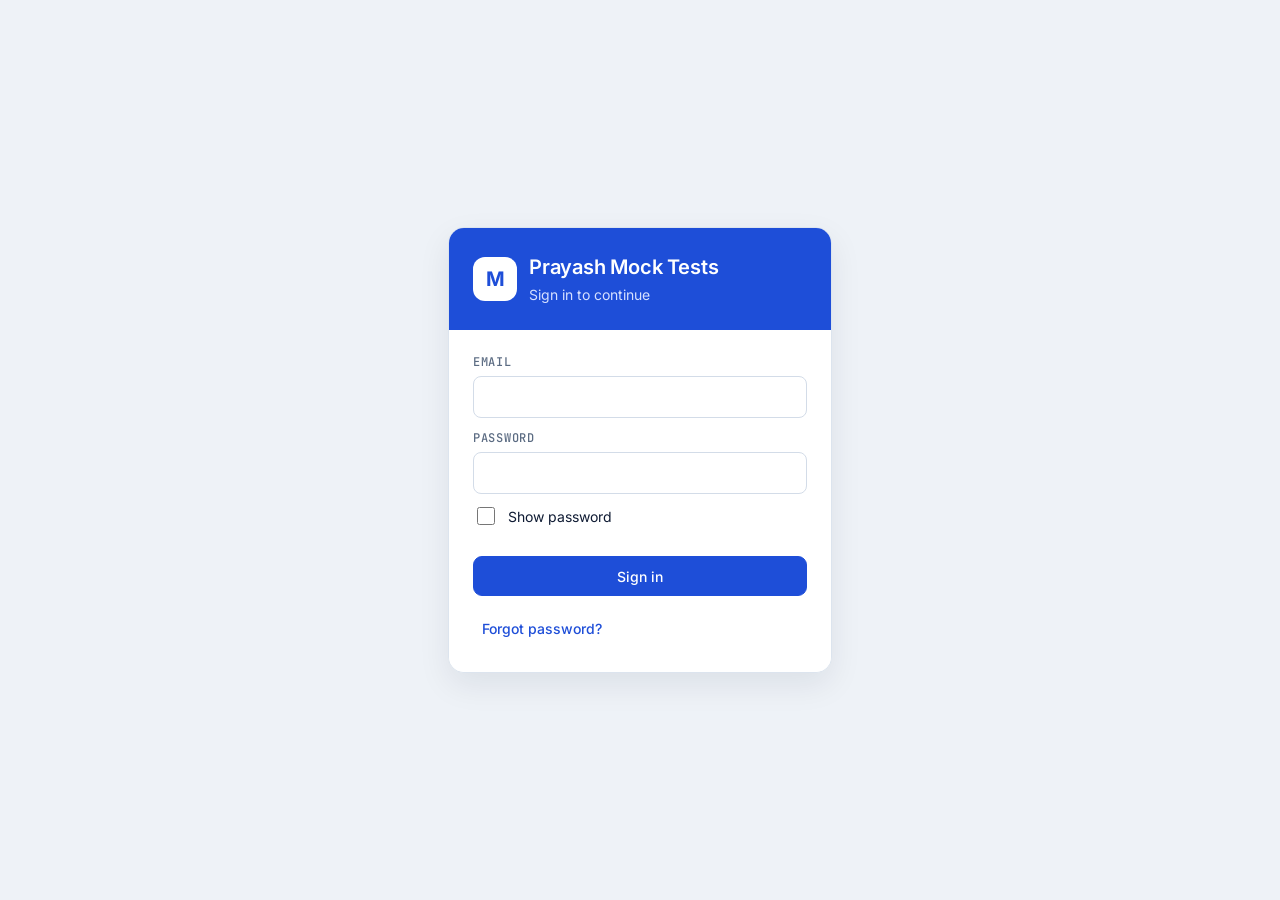
==== commit 680457cf: "Offline exam guard: airplane mode required to start, internet locks the test, answers upload first a" ====
--- a/admin.html
+++ b/admin.html
@@ -136,7 +136,7 @@
 const statusChip = (t) => { const s = statusOf(t); return `<span class="chip ${s === 'Live' ? 'ok' : ''}">${s === 'Live' ? '● ' : ''}${s}</span>`; };
 
 let DP = 'all'; // dashboard period: 7 | 30 | all
-const FLAG = { fullscreen_exit: 'Left fullscreen', tab_hidden: 'Switched away or screen off', abandoned: 'Started but never submitted' };
+const FLAG = { fullscreen_exit: 'Left fullscreen', tab_hidden: 'Switched away or screen off', abandoned: 'Started but never submitted', online: 'Turned the internet on during the test' };
 const flagLine = (a) => { const c = {}; (a.flags || []).forEach((f) => (c[f.type] = (c[f.type] || 0) + 1)); return Object.entries(c).map(([k, n]) => `${FLAG[k] ?? k} ×${n}`).join(' · ') || 'None'; };
 const openFlags = (a) => (a.flags || []).length > 0 && !a.flags_ignored;
 const day = (iso) => new Date(iso).toLocaleDateString([], { day: 'numeric', month: 'short' });
--- a/style.css
+++ b/style.css
@@ -1117,3 +1117,4 @@
 .nt .formula{display:block;margin-top:.2rem;font-family:var(--mono);font-size:var(--fs-sm);background:var(--tray);border-radius:.375rem;padding:.2rem .5rem;width:fit-content;max-width:100%;overflow-wrap:anywhere}
 .nt .x{font-size:.75rem;color:var(--muted);padding-top:.15rem}
 .nt.got{opacity:.45}
+.btn.lg{align-items:center;justify-content:center}
